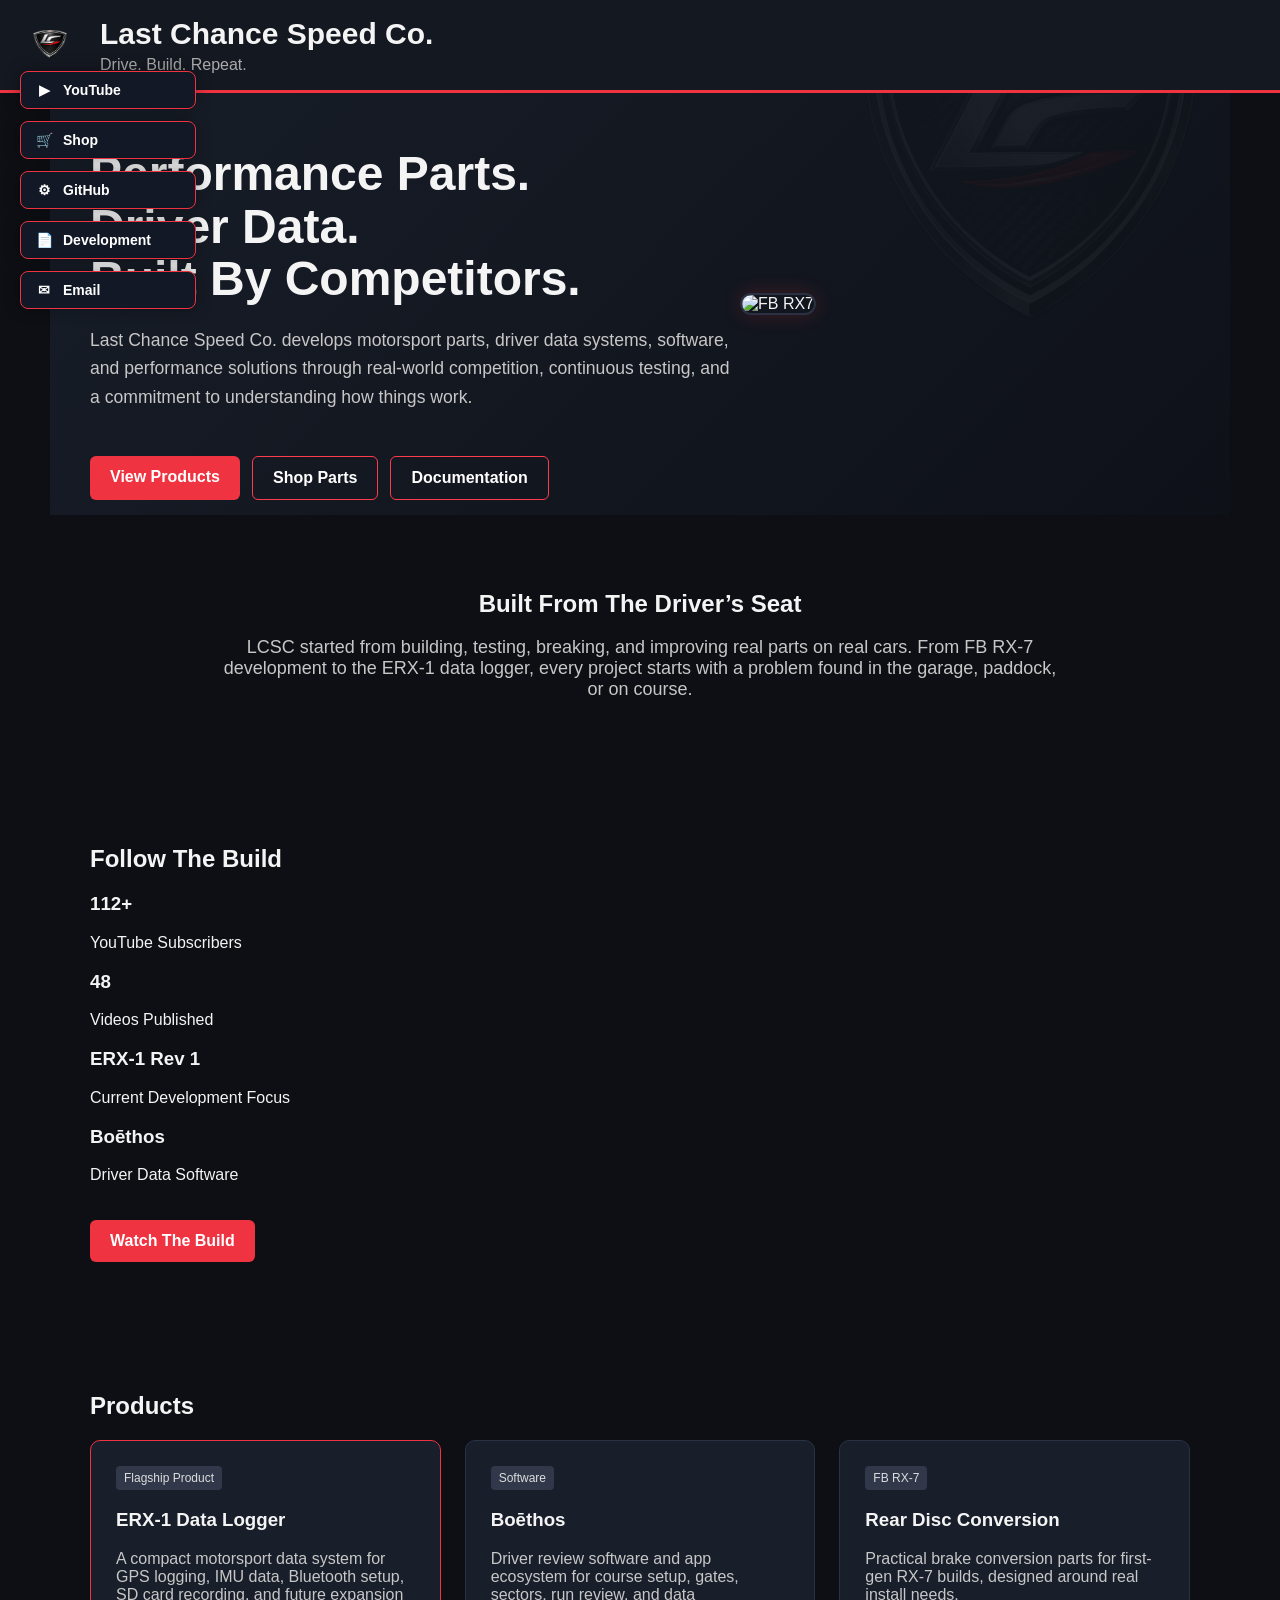
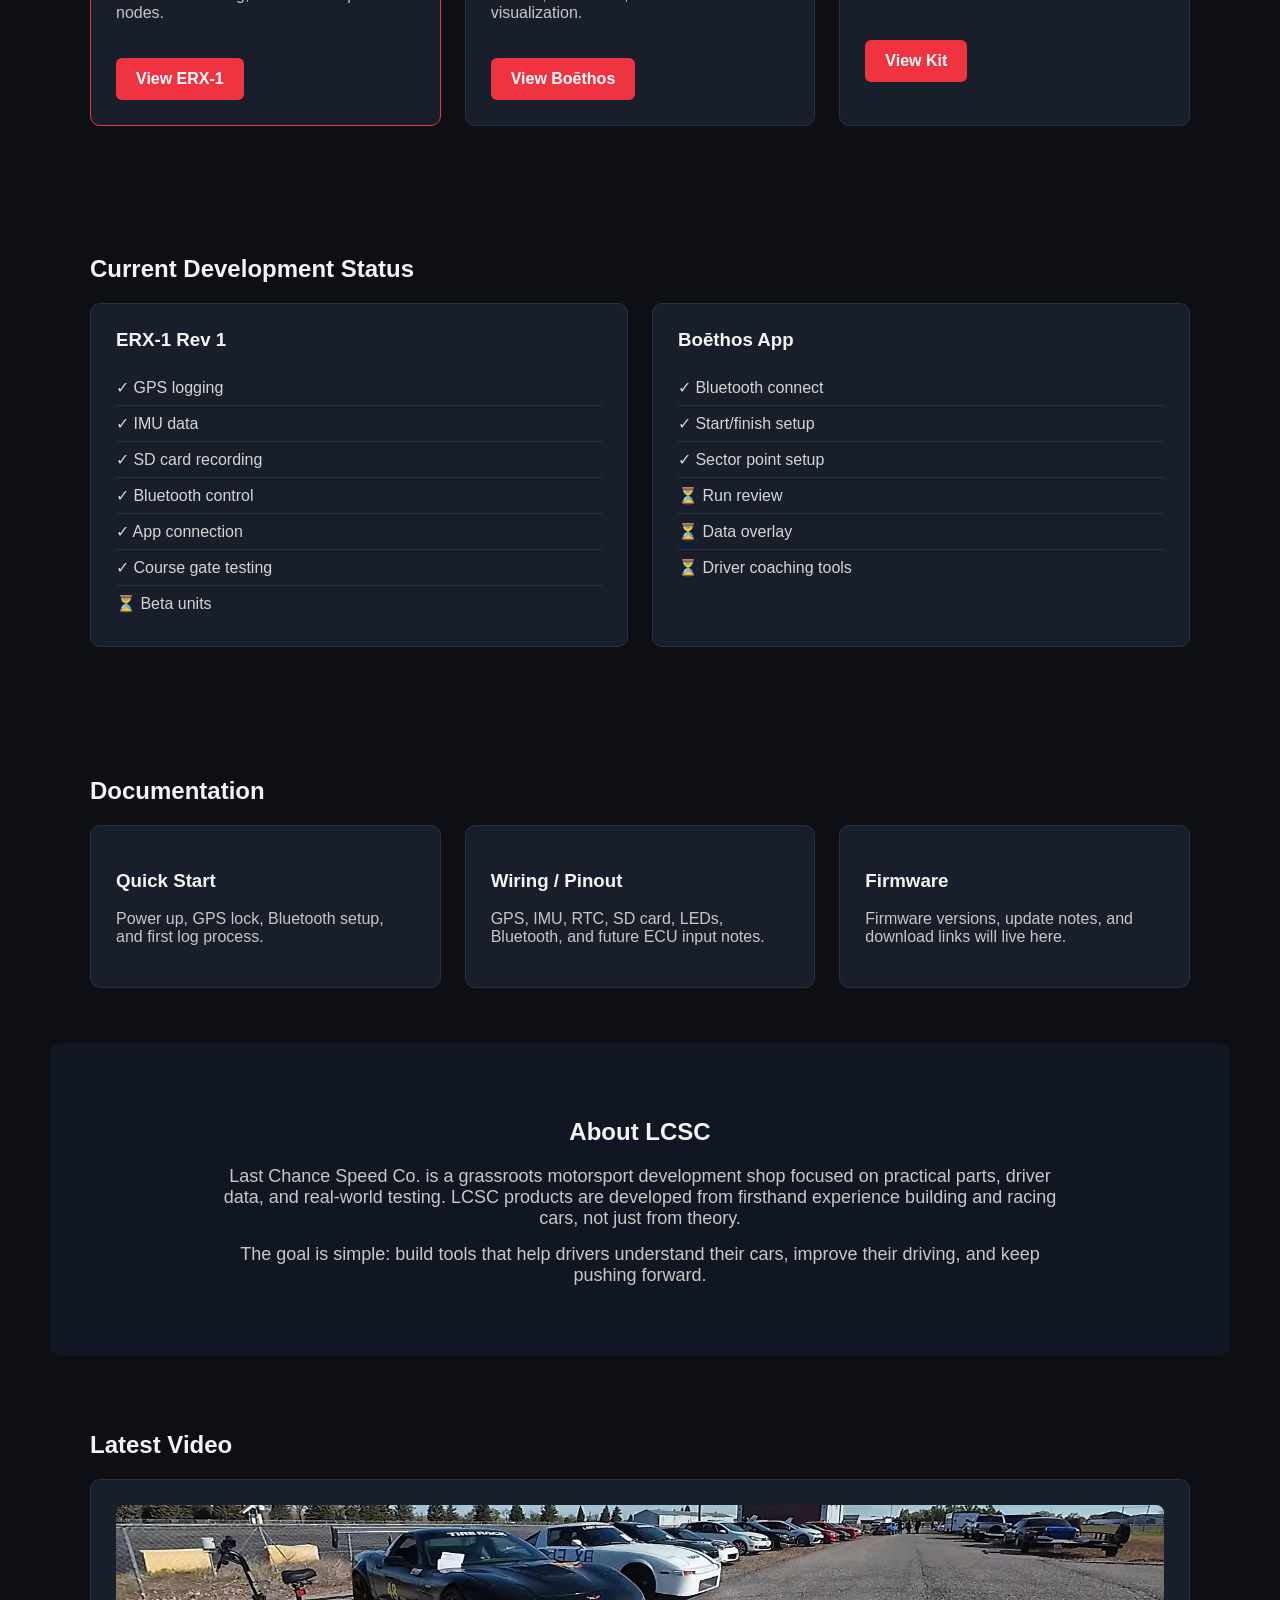
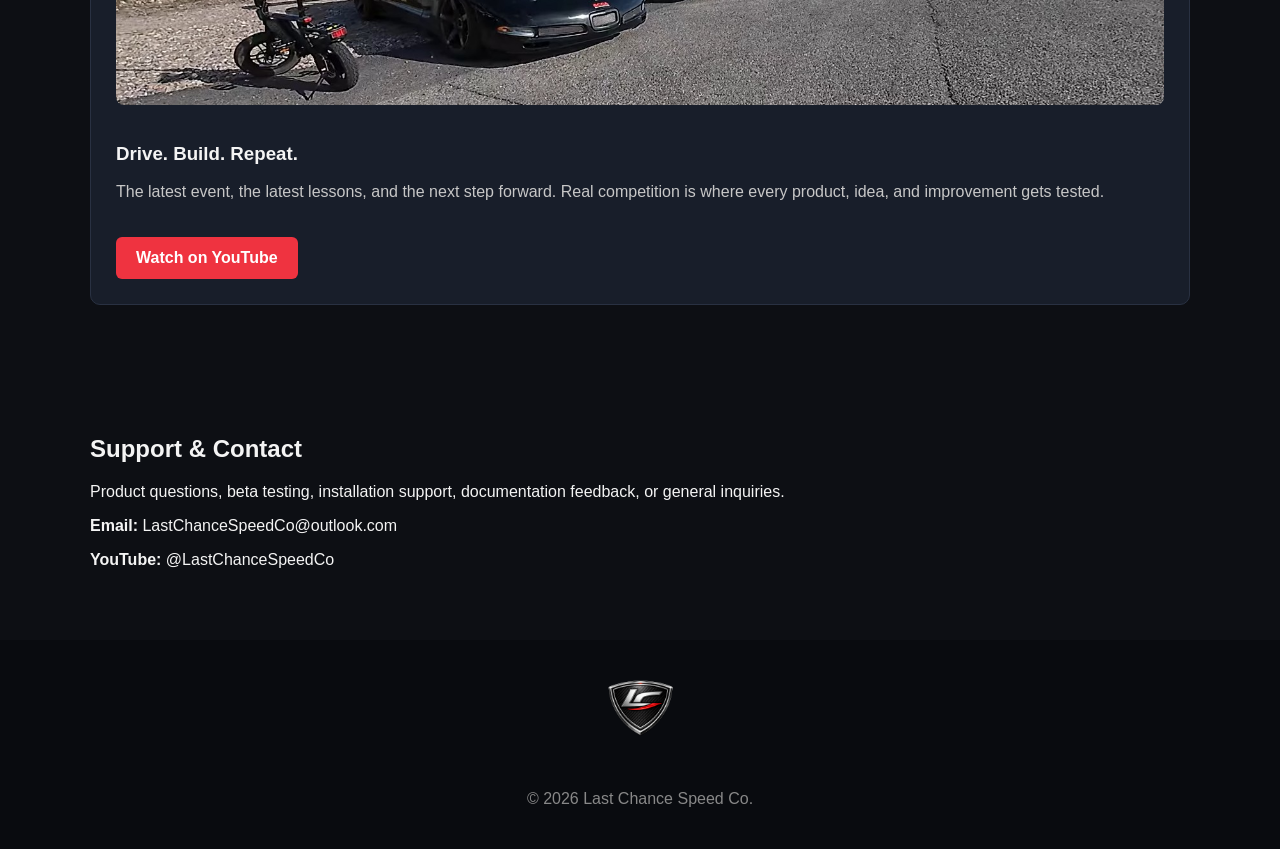
==== index.html @ a7b948a6 "ERX" ====
<!-- LCSC Website Rev 0.6 -->
<!DOCTYPE html>
<html lang="en">
<head>
  <meta charset="UTF-8" />
  <meta name="viewport" content="width=device-width, initial-scale=1.0" />
  <title>Last Chance Speed Co.</title>
  <link rel="stylesheet" href="style.css" />
</head>

<body>

<div class="social-sidebar">
  <a href="https://www.youtube.com/@LastChanceSpeedCo" target="_blank">
    <span>▶</span> YouTube
  </a>

  <a href="https://shop.lastchancespeedco.com" target="_blank">
    <span>🛒</span> Shop
  </a>

  <a href="https://github.com/LastChanceSpeedCo" target="_blank">
    <span>⚙</span> GitHub
  </a>

  <a href="development.html">
    <span>📄</span> Development
  </a>

  <a href="mailto:LastChanceSpeedCo@outlook.com">
    <span>✉</span> Email
  </a>
</div>

<header>
  <div class="logo">
    <img src="images/lcsc-logo.png" class="header-logo" alt="LCSC Logo">

    <div>
      <h1>Last Chance Speed Co.</h1>
      <p>Drive. Build. Repeat.</p>
    </div>
  </div>

  <nav>
  
  </nav>
</header>

<section class="hero">
  <div class="hero-text">

    <h2>
      Performance Parts.<br>
      Driver Data.<br>
      Built By Competitors.
    </h2>

    <p>
      Last Chance Speed Co. develops motorsport parts, driver data systems,
      software, and performance solutions through real-world competition,
      continuous testing, and a commitment to understanding how things work.
    </p>

    <div class="hero-buttons">

      <a class="button" href="#products">
        View Products
      </a>

      <a class="button secondary"
         href="https://shop.lastchancespeedco.com"
         target="_blank">
         Shop Parts
      </a>

     <a class="button secondary"
   href="docs.html">
   Documentation
</a>

    </div>

  </div>

  <div class="hero-image">
    <img src="images/rx7.png" alt="FB RX7">
  </div>
</section>

<section class="about-intro">
  <h2>Built From The Driver’s Seat</h2>
  <p>
    LCSC started from building, testing, breaking, and improving real parts on real cars.
    From FB RX-7 development to the ERX-1 data logger, every project starts with a problem
    found in the garage, paddock, or on course.
  </p>
</section>

<section class="follow-build">
  <h2>Follow The Build</h2>

  <div class="stats-grid">
    <div class="stat-card">
      <h3>112+</h3>
      <p>YouTube Subscribers</p>
    </div>

    <div class="stat-card">
      <h3>48</h3>
      <p>Videos Published</p>
    </div>

    <div class="stat-card">
      <h3>ERX-1 Rev 1</h3>
      <p>Current Development Focus</p>
    </div>

    <div class="stat-card">
      <h3>Boēthos</h3>
      <p>Driver Data Software</p>
    </div>
  </div>

  <a class="button"
     href="https://www.youtube.com/@LastChanceSpeedCo"
     target="_blank">
     Watch The Build
  </a>
</section>

<section id="products">
  <h2>Products</h2>

  <div class="cards">
    <div class="card featured">
      <span>Flagship Product</span>
      <h3>ERX-1 Data Logger</h3>
      <p>
        A compact motorsport data system for GPS logging, IMU data, Bluetooth setup,
        SD card recording, and future expansion nodes.
      </p>
      <a class="button" href="erx-1.html">View ERX-1</a>
    </div>

    <div class="card">
      <span>Software</span>
      <h3>Boēthos</h3>
      <p>
        Driver review software and app ecosystem for course setup, gates,
        sectors, run review, and data visualization.
      </p>
      <a class="button boethos-button" href="boethos.html">View Boēthos</a>
    </div>

    <div class="card">
      <span>FB RX-7</span>
      <h3>Rear Disc Conversion</h3>
      <p>
        Practical brake conversion parts for first-gen RX-7 builds,
        designed around real install needs.
      </p>
      <a class="button" href="fbdisc.html">View Kit</a>
    </div>
  </div>
</section>

<section id="status">
  <h2>Current Development Status</h2>

  <div class="status-grid">
    <div class="status-card">
      <h3>ERX-1 Rev 1</h3>
      <ul>
        <li>✓ GPS logging</li>
        <li>✓ IMU data</li>
        <li>✓ SD card recording</li>
        <li>✓ Bluetooth control</li>
        <li>✓ App connection</li>
        <li>✓ Course gate testing</li>
        <li>⏳ Beta units</li>
      </ul>
    </div>

    <div class="status-card">
      <h3>Boēthos App</h3>
      <ul>
        <li>✓ Bluetooth connect</li>
        <li>✓ Start/finish setup</li>
        <li>✓ Sector point setup</li>
        <li>⏳ Run review</li>
        <li>⏳ Data overlay</li>
        <li>⏳ Driver coaching tools</li>
      </ul>
    </div>
  </div>
</section>

<section id="docs">
  <h2>Documentation</h2>

  <div class="cards">
    <div class="card">
      <h3>Quick Start</h3>
      <p>Power up, GPS lock, Bluetooth setup, and first log process.</p>
    </div>

    <div class="card">
      <h3>Wiring / Pinout</h3>
      <p>GPS, IMU, RTC, SD card, LEDs, Bluetooth, and future ECU input notes.</p>
    </div>

    <div class="card">
      <h3>Firmware</h3>
      <p>Firmware versions, update notes, and download links will live here.</p>
    </div>
  </div>
</section>

<section id="about" class="about-founder">
  <h2>About LCSC</h2>
  <p>
    Last Chance Speed Co. is a grassroots motorsport development shop focused on practical
    parts, driver data, and real-world testing. LCSC products are developed from firsthand
    experience building and racing cars, not just from theory.
  </p>

  <p>
    The goal is simple: build tools that help drivers understand their cars, improve their
    driving, and keep pushing forward.
  </p>
</section>

<section id="video">
  <h2>Latest Video</h2>

  <div class="card">
    <img src="images/rx7videothumb.jpg"
         alt="Latest Video"
         style="width:100%; border-radius:8px; margin-bottom:15px;">

    <h3>Drive. Build. Repeat.</h3>

    <p>
      The latest event, the latest lessons, and the next step forward.
      Real competition is where every product, idea, and improvement gets tested.
    </p>

    <a class="button"
       href="https://www.youtube.com/watch?v=3wgoVZ2a92A"
       target="_blank">
       Watch on YouTube
    </a>
  </div>
</section>

<section id="support">
  <h2>Support & Contact</h2>

  <p>
    Product questions, beta testing, installation support,
    documentation feedback, or general inquiries.
  </p>

  <p>
    <strong>Email:</strong>
    LastChanceSpeedCo@outlook.com
  </p>

  <p>
    <strong>YouTube:</strong>
    @LastChanceSpeedCo
  </p>
</section>

<footer>
  <img src="images/lcsc-logo.png" class="footer-logo" alt="LCSC Logo">

  <p>© 2026 Last Chance Speed Co.</p>
</footer>

<script>
document.querySelectorAll(".boethos-button").forEach(button => {
  button.addEventListener("click", function(e) {
    e.preventDefault();

    document.body.classList.add("boethos-transition");

    setTimeout(() => {
      window.location.href = this.href;
    }, 300);
  });
});
</script>

</body>
</html>
---- style.css ----
body {
  margin: 0;
  font-family: Arial, sans-serif;
  background: #0d0f14;
  color: #f4f4f4;
}

header {
  display: flex;
  justify-content: space-between;
  align-items: center;
  background: #141821;
  padding: 10px 15px;
  border-bottom: 3px solid #ef3340;
}

.logo {
  display: flex;
  align-items: center;
  gap: 15px;
}

.header-logo 
    height: 70px;
    width: auto;

    filter:
        drop-shadow(0 0 20px rgba(255,50,50,.45));

    transition: transform .3s ease;
}

.header-logo:hover {
    transform: scale(1.05);
}


.header-logo:hover {
    transform: scale(1.05);
}
.logo h1 {
  margin: 0;
  font-size: 30px;
}

.logo p {
  margin: 5px 0 0;
  color: #aaa;
}

nav a {
  color: white;
  text-decoration: none;
  margin-left: 24px;
  font-weight: bold;
}

nav a:hover {
  color: #ef3340;
}

.hero {
  position: relative;
  overflow: hidden;
  display: flex;
  justify-content: space-between;
  align-items: center;
  padding: 15px 40px;
  background: linear-gradient(135deg, #171d28, #0e1118);
}

.hero::before {
  content: "";
  position: absolute;
  width: 700px;
  height: 700px;
  right: -150px;
  top: 50%;
  transform: translateY(-50%);
  background-image: url("images/lcsc-logo.png");
  background-size: contain;
  background-repeat: no-repeat;
  opacity: .04;
  pointer-events: none;
  z-index: 0;
}

.hero-text,
.hero-image {
  position: relative;
  z-index: 1;
}

.hero-text {
  max-width: 650px;
}

.hero h2 {
  font-size: 48px;
  margin-bottom: 20px;
}

.hero p {
  font-size: 20px;
  color: #c7c7c7;
}

.hero-image {
  width: 500px;
}

.hero-image img {
  width: 100%;
  border-radius: 12px;
  border: 2px solid #293142;
  box-shadow: 0 0 20px rgba(239,51,64,.2);
}

.hero-box {
  background: #181e2a;
  border: 1px solid #303849;
  border-radius: 14px;
  padding: 35px;
  width: 300px;
  box-shadow: 0 0 30px rgba(239, 51, 64, 0.15);
}

.button {
  display: inline-block;
  margin-top: 20px;
  background: #ef3340;
  color: white;
  padding: 12px 20px;
  border-radius: 6px;
  text-decoration: none;
  font-weight: bold;
}

.button:hover {
  background: #ff4a55;
}

section {
  max-width: 1100px;
  margin: auto;
  padding: 55px 40px;
}

.about,
.about-intro,
.about-founder {
  text-align: center;
}

.about p,
.about-intro p,
.about-founder p {
  max-width: 850px;
  margin: 15px auto;
  color: #c7c7c7;
  font-size: 18px;
}

.about-founder {
  background: #111722;
  border-radius: 12px;
}

.image-placeholder {
  height: 220px;
  border: 2px dashed #ef3340;
  border-radius: 14px;
  display: flex;
  align-items: center;
  justify-content: center;
  color: #aaa;
  background: #111722;
  text-align: center;
  padding: 20px;
}

.cards {
  display: grid;
  grid-template-columns: repeat(auto-fit, minmax(260px, 1fr));
  gap: 24px;
}

.card {
  background: #181e2a;
  padding: 25px;
  border-radius: 10px;
  border: 1px solid #293142;
}

.card.featured {
  border-color: #ef3340;
}

.card span {
  display: inline-block;
  font-size: 12px;
  color: #ddd;
  background: #303849;
  padding: 5px 8px;
  border-radius: 4px;
}

.card p,
.dev-log p {
  color: #c7c7c7;
}

.card img {
  width: 100%;
  height: 200px;
  object-fit: cover;
  border-radius: 8px;
  margin-bottom: 15px;
}

.dev-log {
  background: #181e2a;
  padding: 25px;
  margin-bottom: 20px;
  border-left: 4px solid #ef3340;
  border-radius: 8px;
}

.status-grid {
  display: grid;
  grid-template-columns: repeat(auto-fit, minmax(300px, 1fr));
  gap: 24px;
}

.status-card {
  background: #181e2a;
  padding: 25px;
  border-radius: 10px;
  border: 1px solid #293142;
}

.status-card h3 {
  margin-top: 0;
}

.status-card ul {
  list-style: none;
  padding: 0;
  margin: 0;
}

.status-card li {
  padding: 8px 0;
  color: #d5d5d5;
  border-bottom: 1px solid #293142;
}

.status-card li:last-child {
  border-bottom: none;
}

.video-container {
  border-radius: 12px;
  overflow: hidden;
  border: 1px solid #293142;
  box-shadow: 0 0 25px rgba(0,0,0,.35);
}

footer {
  text-align: center;
  background: #090b0f;
  color: #888;
  padding: 25px;
}

.footer-logo {
  height: 90px;
  width: auto;
  margin-bottom: 15px;
}

/* =========================
   BOETHOS SPLASH SCREEN
   ========================= */

#splash-screen {
  position: fixed;
  inset: 0;
  background:
    radial-gradient(circle at center, rgba(130,255,0,.12), transparent 35%),
    radial-gradient(circle at center, rgba(130,255,0,.08), transparent 60%),
    #020402;
  display: flex;
  align-items: center;
  justify-content: center;
  z-index: 9999;
  opacity: 1;
  transition:
    opacity 2.5s ease-in-out,
    visibility 2.5s ease-in-out;
}

.splash-content {
  text-align: center;
}

.splash-content img {
  width: 1200px;
  max-width: 88vw;
  border-radius: 30px;
  filter:
    drop-shadow(0 0 25px rgba(130,255,0,.40))
    drop-shadow(0 0 80px rgba(130,255,0,.25))
    drop-shadow(0 0 140px rgba(130,255,0,.15));
  animation: boethosReveal 2.5s ease-in-out;
}

.splash-content h1,
.splash-content p {
  display: none;
}

.hide-splash {
  opacity: 0;
  visibility: hidden;
}

@keyframes boethosReveal {
  0% {
    opacity: 0;
    transform: scale(.82);
    filter:
      blur(10px)
      drop-shadow(0 0 10px rgba(130,255,0,.15));
  }

  45% {
    opacity: .8;
    transform: scale(.96);
    filter:
      blur(2px)
      drop-shadow(0 0 35px rgba(130,255,0,.35));
  }

  75% {
    opacity: 1;
    transform: scale(1.04);
    filter:
      blur(0)
      drop-shadow(0 0 65px rgba(130,255,0,.60))
      drop-shadow(0 0 130px rgba(130,255,0,.30));
  }

  100% {
    opacity: 1;
    transform: scale(1);
    filter:
      blur(0)
      drop-shadow(0 0 35px rgba(130,255,0,.45))
      drop-shadow(0 0 90px rgba(130,255,0,.25));
  }
}

/* ===========================
   BOETHOS TRANSITION
   =========================== */

body::after {
  content: "";
  position: fixed;
  inset: 0;
  background:
    radial-gradient(
      circle,
      rgba(140,255,0,.35),
      rgba(140,255,0,.10),
      transparent 70%
    );
  opacity: 0;
  pointer-events: none;
  transition: opacity .8s ease;
  z-index: 9998;
}

body.boethos-transition::after {
  opacity: 1;
}

body.boethos-transition {
  animation: boethosFlash .9s ease;
}

@keyframes boethosFlash {
  0% {
    filter: brightness(1);
  }

  40% {
    filter:
      brightness(1.25)
      saturate(1.4);
  }

  100% {
    filter: brightness(1);
  }
}

/* ===========================
   BOETHOS PAGE STYLE
   =========================== */

.boethos-page .hero {
  background: linear-gradient(135deg, #111a11, #081108);
}

.boethos-page .button {
  background: #74ff4d;
  color: #000;
}

.boethos-page .button:hover {
  background: #95ff79;
}

/* Hero Improvements */

.hero h2 {
    font-size: 3rem;
    line-height: 1.1;
    margin-bottom: 20px;
}

.hero p {
    font-size: 1.1rem;
    line-height: 1.6;
}

.hero-buttons {
    display: flex;
    gap: 12px;
    flex-wrap: wrap;
    margin-top: 25px;
}

.button.secondary {
    background: transparent;
    border: 1px solid #ff3b4d;
    color: white;
}

/* Social Sidebar */

.social-sidebar {
  position: fixed;
  left: 20px;
  top: 50%;
  transform: translateY(-50%);

  display: flex;
  flex-direction: column;
  gap: 12px;

  z-index: 1000;
}

/* Social Sidebar */

.social-sidebar {
  position: fixed;
  left: 20px;
  top: 190px;

  display: flex;
  flex-direction: column;
  gap: 12px;

  z-index: 1000;
}

.social-sidebar a {
  width: 150px;

  display: flex;
  align-items: center;
  gap: 8px;

  color: white;
  text-decoration: none;
  font-weight: bold;
  font-size: 14px;

  background: #121826;
  border: 1px solid #ef3340;
  border-radius: 8px;

  padding: 10px 12px;

  box-shadow: 0 0 15px rgba(0,0,0,.35);

  transition: .2s ease;
}

.social-sidebar a:hover {
  background: #ef3340;
  transform: translateX(5px);
}

.social-sidebar span {
  width: 22px;
  text-align: center;
}

@media (max-width: 1200px) {
  .social-sidebar {
    display: none;
  }
}


.button.secondary:hover {
    background: #ff3b4d;
}

.hero-image img {
    width: 100%;
    max-width: 550px;
}

/* Force header logo size on all pages */

header .header-logo {
  width: 70px !important;
  height: 70px !important;
  max-width: 70px !important;
  max-height: 70px !important;
  object-fit: contain !important;
}

sup {
  font-size: 0.45em;
  vertical-align: super;
  margin-left: 2px;
}

.trademark-line {
  font-size: 0.75rem;
  opacity: 0.7;
  margin-top: 6px;
}
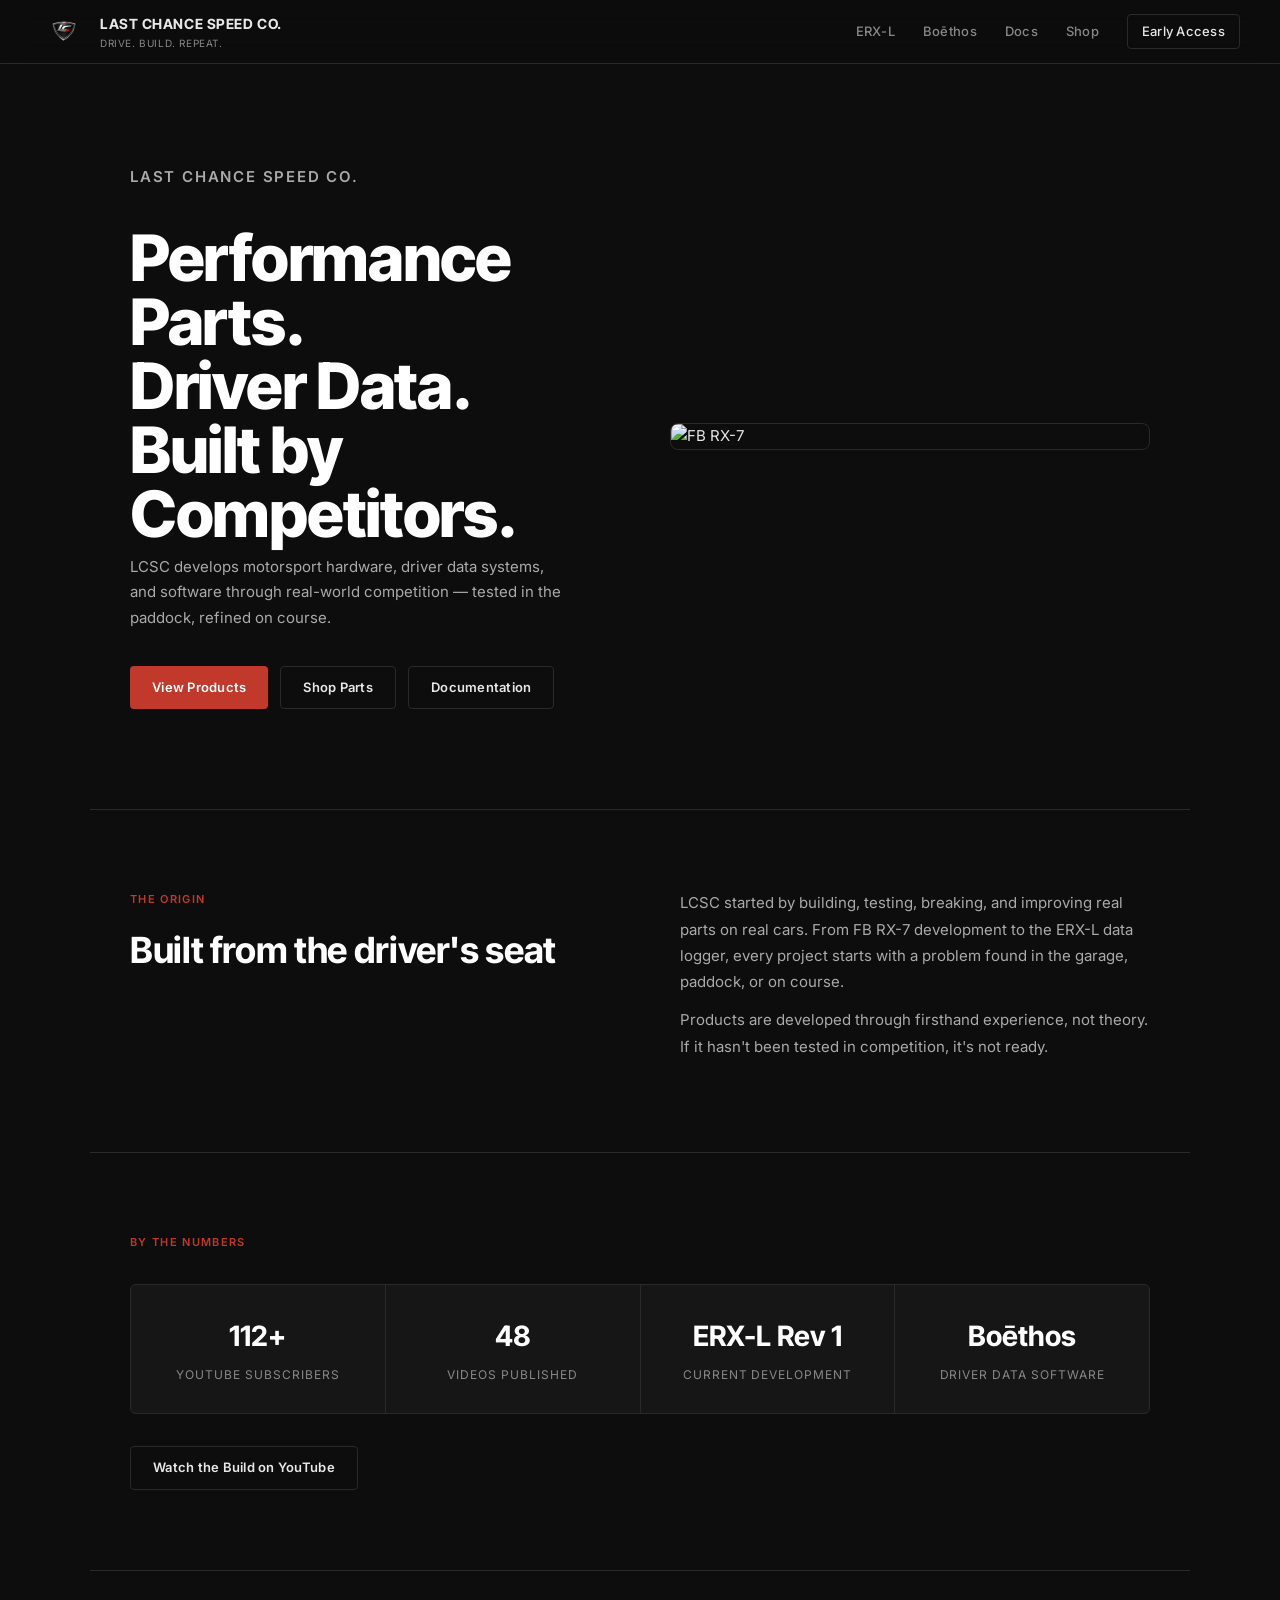
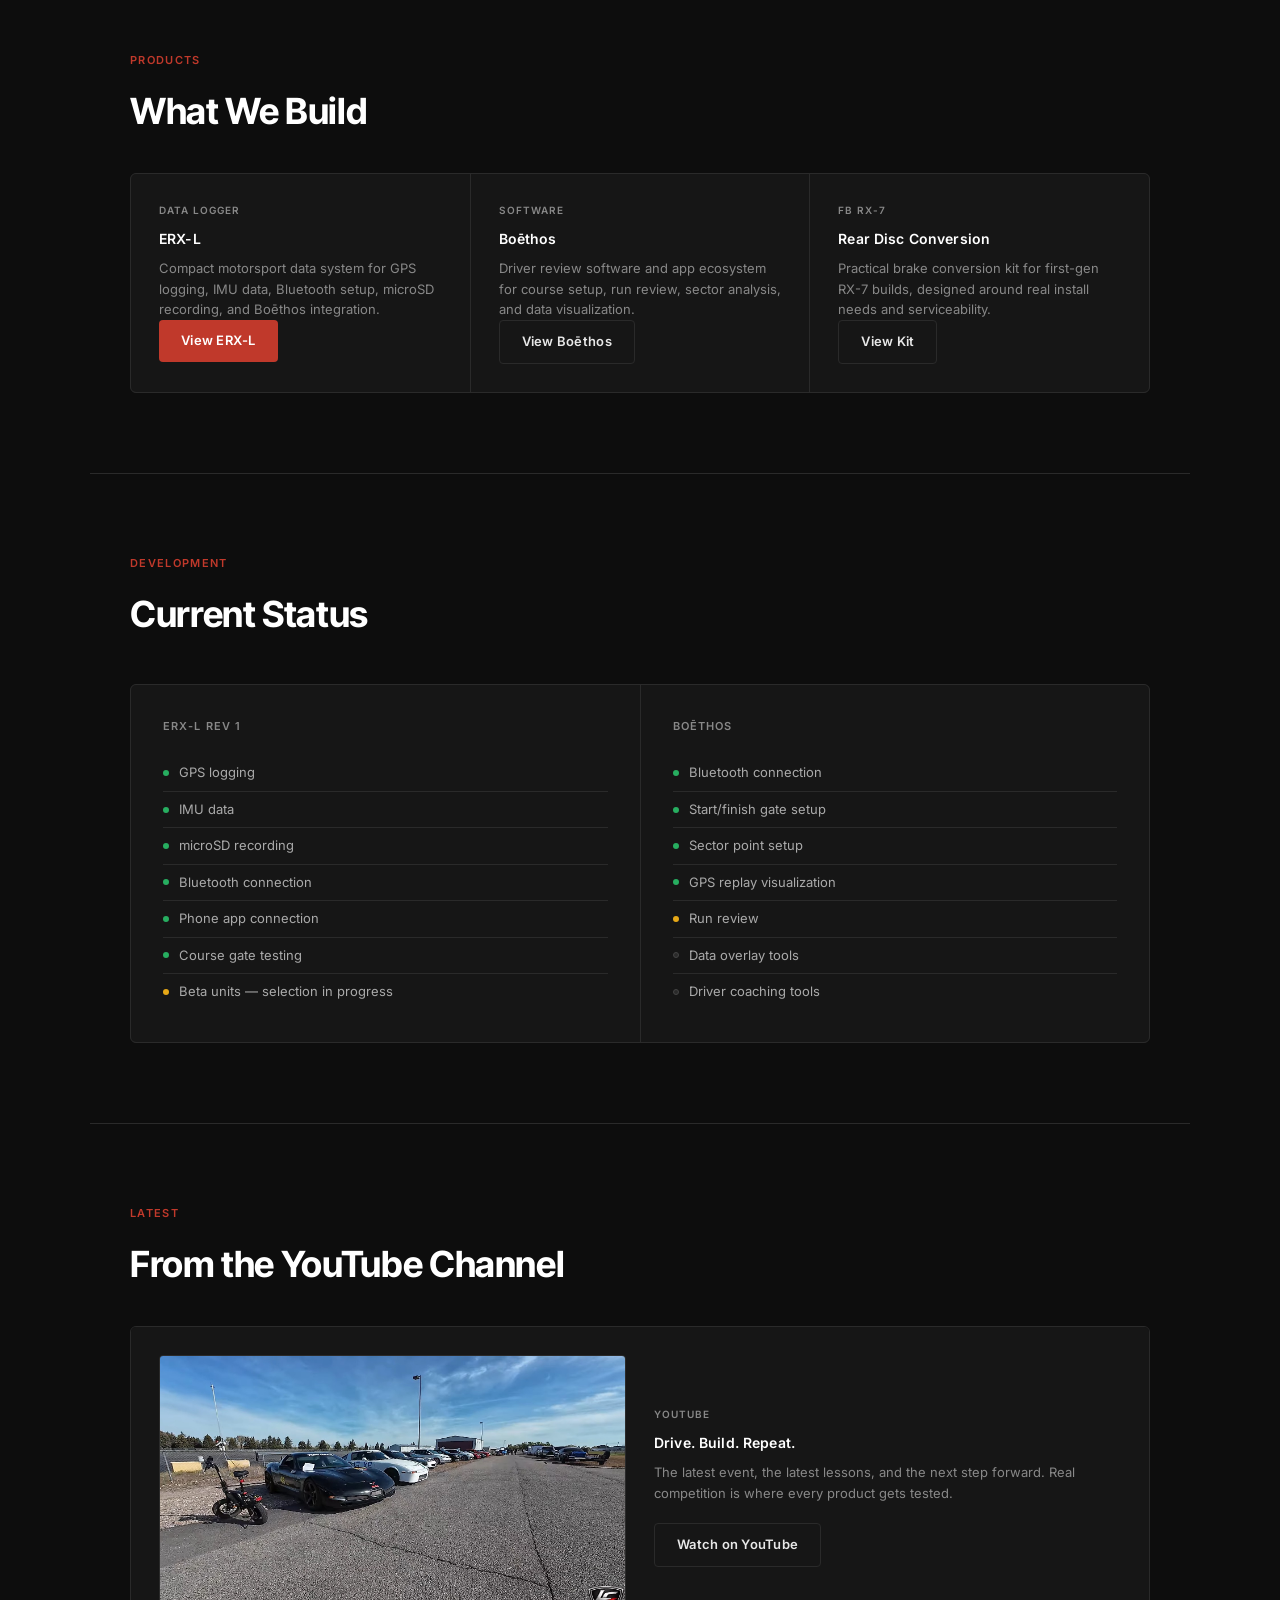
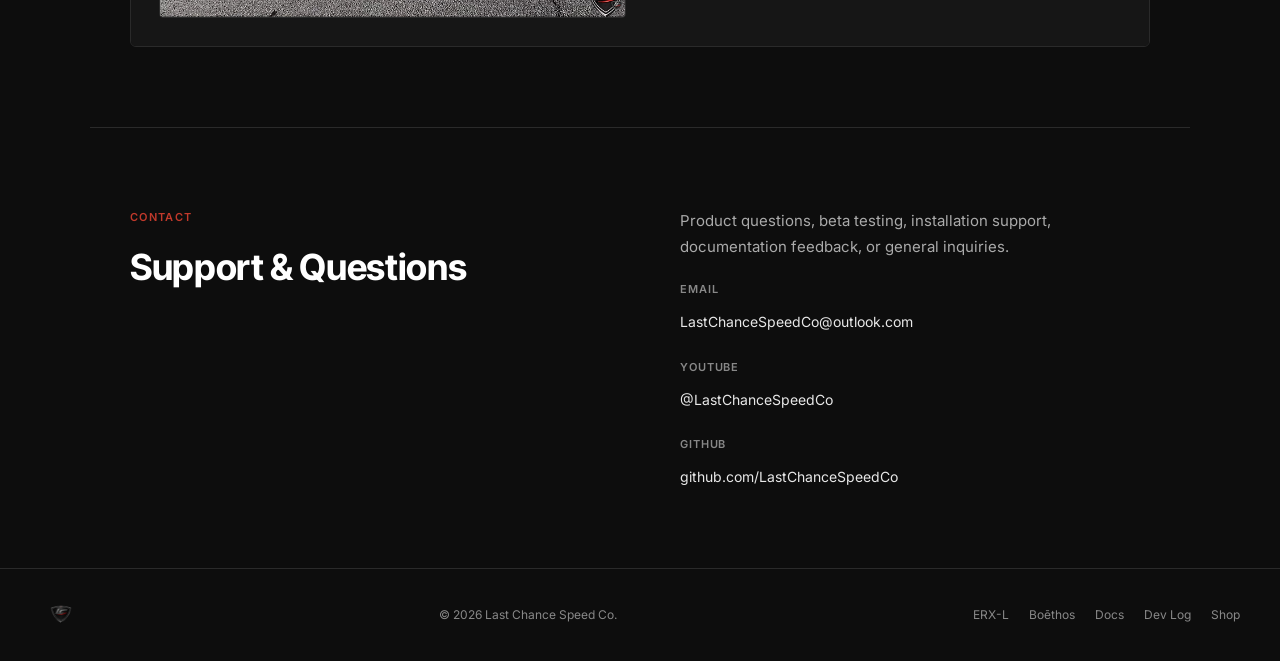
==== commit af110e47: "fix" ====
--- a/index.html
+++ b/index.html
@@ -1,297 +1,234 @@
-<!-- LCSC Website Rev 0.6 -->
-<!DOCTYPE html>
-<html lang="en">
-<head>
-  <meta charset="UTF-8" />
-  <meta name="viewport" content="width=device-width, initial-scale=1.0" />
-  <title>Last Chance Speed Co.</title>
-  <link rel="stylesheet" href="style.css" />
-</head>
-
-<body>
-
-<div class="social-sidebar">
-  <a href="https://www.youtube.com/@LastChanceSpeedCo" target="_blank">
-    <span>▶</span> YouTube
-  </a>
-
-  <a href="https://shop.lastchancespeedco.com" target="_blank">
-    <span>🛒</span> Shop
-  </a>
-
-  <a href="https://github.com/LastChanceSpeedCo" target="_blank">
-    <span>⚙</span> GitHub
-  </a>
-
-  <a href="development.html">
-    <span>📄</span> Development
-  </a>
-
-  <a href="mailto:LastChanceSpeedCo@outlook.com">
-    <span>✉</span> Email
-  </a>
-</div>
-
-<header>
-  <div class="logo">
-    <img src="images/lcsc-logo.png" class="header-logo" alt="LCSC Logo">
-
-    <div>
-      <h1>Last Chance Speed Co.</h1>
-      <p>Drive. Build. Repeat.</p>
-    </div>
-  </div>
-
-  <nav>
-  
-  </nav>
-</header>
-
-<section class="hero">
-  <div class="hero-text">
-
-    <h2>
-      Performance Parts.<br>
-      Driver Data.<br>
-      Built By Competitors.
-    </h2>
-
-    <p>
-      Last Chance Speed Co. develops motorsport parts, driver data systems,
-      software, and performance solutions through real-world competition,
-      continuous testing, and a commitment to understanding how things work.
-    </p>
-
-    <div class="hero-buttons">
-
-      <a class="button" href="#products">
-        View Products
-      </a>
-
-      <a class="button secondary"
-         href="https://shop.lastchancespeedco.com"
-         target="_blank">
-         Shop Parts
-      </a>
-
-     <a class="button secondary"
-   href="docs.html">
-   Documentation
-</a>
-
-    </div>
-
-  </div>
-
-  <div class="hero-image">
-    <img src="images/rx7.png" alt="FB RX7">
-  </div>
-</section>
-
-<section class="about-intro">
-  <h2>Built From The Driver’s Seat</h2>
-  <p>
-    LCSC started from building, testing, breaking, and improving real parts on real cars.
-    From FB RX-7 development to the ERX-1 data logger, every project starts with a problem
-    found in the garage, paddock, or on course.
-  </p>
-</section>
-
-<section class="follow-build">
-  <h2>Follow The Build</h2>
-
-  <div class="stats-grid">
-    <div class="stat-card">
-      <h3>112+</h3>
-      <p>YouTube Subscribers</p>
-    </div>
-
-    <div class="stat-card">
-      <h3>48</h3>
-      <p>Videos Published</p>
-    </div>
-
-    <div class="stat-card">
-      <h3>ERX-1 Rev 1</h3>
-      <p>Current Development Focus</p>
-    </div>
-
-    <div class="stat-card">
-      <h3>Boēthos</h3>
-      <p>Driver Data Software</p>
-    </div>
-  </div>
-
-  <a class="button"
-     href="https://www.youtube.com/@LastChanceSpeedCo"
-     target="_blank">
-     Watch The Build
-  </a>
-</section>
-
-<section id="products">
-  <h2>Products</h2>
-
-  <div class="cards">
-    <div class="card featured">
-      <span>Flagship Product</span>
-      <h3>ERX-1 Data Logger</h3>
-      <p>
-        A compact motorsport data system for GPS logging, IMU data, Bluetooth setup,
-        SD card recording, and future expansion nodes.
-      </p>
-      <a class="button" href="erx-1.html">View ERX-1</a>
-    </div>
-
-    <div class="card">
-      <span>Software</span>
-      <h3>Boēthos</h3>
-      <p>
-        Driver review software and app ecosystem for course setup, gates,
-        sectors, run review, and data visualization.
-      </p>
-      <a class="button boethos-button" href="boethos.html">View Boēthos</a>
-    </div>
-
-    <div class="card">
-      <span>FB RX-7</span>
-      <h3>Rear Disc Conversion</h3>
-      <p>
-        Practical brake conversion parts for first-gen RX-7 builds,
-        designed around real install needs.
-      </p>
-      <a class="button" href="fbdisc.html">View Kit</a>
-    </div>
-  </div>
-</section>
-
-<section id="status">
-  <h2>Current Development Status</h2>
-
-  <div class="status-grid">
-    <div class="status-card">
-      <h3>ERX-1 Rev 1</h3>
-      <ul>
-        <li>✓ GPS logging</li>
-        <li>✓ IMU data</li>
-        <li>✓ SD card recording</li>
-        <li>✓ Bluetooth control</li>
-        <li>✓ App connection</li>
-        <li>✓ Course gate testing</li>
-        <li>⏳ Beta units</li>
-      </ul>
-    </div>
-
-    <div class="status-card">
-      <h3>Boēthos App</h3>
-      <ul>
-        <li>✓ Bluetooth connect</li>
-        <li>✓ Start/finish setup</li>
-        <li>✓ Sector point setup</li>
-        <li>⏳ Run review</li>
-        <li>⏳ Data overlay</li>
-        <li>⏳ Driver coaching tools</li>
-      </ul>
-    </div>
-  </div>
-</section>
-
-<section id="docs">
-  <h2>Documentation</h2>
-
-  <div class="cards">
-    <div class="card">
-      <h3>Quick Start</h3>
-      <p>Power up, GPS lock, Bluetooth setup, and first log process.</p>
-    </div>
-
-    <div class="card">
-      <h3>Wiring / Pinout</h3>
-      <p>GPS, IMU, RTC, SD card, LEDs, Bluetooth, and future ECU input notes.</p>
-    </div>
-
-    <div class="card">
-      <h3>Firmware</h3>
-      <p>Firmware versions, update notes, and download links will live here.</p>
-    </div>
-  </div>
-</section>
-
-<section id="about" class="about-founder">
-  <h2>About LCSC</h2>
-  <p>
-    Last Chance Speed Co. is a grassroots motorsport development shop focused on practical
-    parts, driver data, and real-world testing. LCSC products are developed from firsthand
-    experience building and racing cars, not just from theory.
-  </p>
-
-  <p>
-    The goal is simple: build tools that help drivers understand their cars, improve their
-    driving, and keep pushing forward.
-  </p>
-</section>
-
-<section id="video">
-  <h2>Latest Video</h2>
-
-  <div class="card">
-    <img src="images/rx7videothumb.jpg"
-         alt="Latest Video"
-         style="width:100%; border-radius:8px; margin-bottom:15px;">
-
-    <h3>Drive. Build. Repeat.</h3>
-
-    <p>
-      The latest event, the latest lessons, and the next step forward.
-      Real competition is where every product, idea, and improvement gets tested.
-    </p>
-
-    <a class="button"
-       href="https://www.youtube.com/watch?v=3wgoVZ2a92A"
-       target="_blank">
-       Watch on YouTube
-    </a>
-  </div>
-</section>
-
-<section id="support">
-  <h2>Support & Contact</h2>
-
-  <p>
-    Product questions, beta testing, installation support,
-    documentation feedback, or general inquiries.
-  </p>
-
-  <p>
-    <strong>Email:</strong>
-    LastChanceSpeedCo@outlook.com
-  </p>
-
-  <p>
-    <strong>YouTube:</strong>
-    @LastChanceSpeedCo
-  </p>
-</section>
-
-<footer>
-  <img src="images/lcsc-logo.png" class="footer-logo" alt="LCSC Logo">
-
-  <p>© 2026 Last Chance Speed Co.</p>
-</footer>
-
-<script>
-document.querySelectorAll(".boethos-button").forEach(button => {
-  button.addEventListener("click", function(e) {
-    e.preventDefault();
-
-    document.body.classList.add("boethos-transition");
-
-    setTimeout(() => {
-      window.location.href = this.href;
-    }, 300);
-  });
-});
-</script>
-
-</body>
-</html>+<!DOCTYPE html>
+<html lang="en">
+<head>
+  <meta charset="UTF-8" />
+  <meta name="viewport" content="width=device-width, initial-scale=1.0" />
+  <title>Last Chance Speed Co.</title>
+  <link rel="stylesheet" href="style.css" />
+</head>
+<body>
+
+<header>
+  <a href="index.html" class="logo">
+    <img src="images/lcsc-logo.png" class="header-logo" alt="LCSC Logo">
+    <div>
+      <h1>Last Chance Speed Co.</h1>
+      <p>Drive. Build. Repeat.</p>
+    </div>
+  </a>
+  <nav>
+    <a href="erx-l.html">ERX-L</a>
+    <a href="boethos.html">Boēthos</a>
+    <a href="docs.html">Docs</a>
+    <a href="https://shop.lastchancespeedco.com" target="_blank">Shop</a>
+    <a href="erx-l.html#early-access" class="nav-cta">Early Access</a>
+  </nav>
+</header>
+
+<!-- HERO -->
+<section class="hero">
+  <div class="hero-text">
+    <p class="hero-eyebrow">Last Chance Speed Co.</p>
+    <h2>Performance Parts.<br>Driver Data.<br>Built by Competitors.</h2>
+    <p>
+      LCSC develops motorsport hardware, driver data systems, and software through
+      real-world competition — tested in the paddock, refined on course.
+    </p>
+    <div class="btn-row">
+      <a class="btn btn-primary" href="#products">View Products</a>
+      <a class="btn btn-secondary" href="https://shop.lastchancespeedco.com" target="_blank">Shop Parts</a>
+      <a class="btn btn-secondary" href="docs.html">Documentation</a>
+    </div>
+  </div>
+  <div class="hero-image">
+    <img src="images/rx7.png" alt="FB RX-7">
+  </div>
+</section>
+
+<div class="divider"></div>
+
+<!-- BUILT FROM SEAT -->
+<section>
+  <div class="about-split">
+    <div class="left">
+      <p class="section-label">The Origin</p>
+      <h2>Built from the driver's seat</h2>
+    </div>
+    <div class="right">
+      <p>
+        LCSC started by building, testing, breaking, and improving real parts on real cars.
+        From FB RX-7 development to the ERX-L data logger, every project starts with a
+        problem found in the garage, paddock, or on course.
+      </p>
+      <p>
+        Products are developed through firsthand experience, not theory. If it hasn't been
+        tested in competition, it's not ready.
+      </p>
+    </div>
+  </div>
+</section>
+
+<div class="divider"></div>
+
+<!-- STATS -->
+<section>
+  <p class="section-label">By The Numbers</p>
+  <div class="stats-grid">
+    <div class="stat-card">
+      <h3>112+</h3>
+      <p>YouTube Subscribers</p>
+    </div>
+    <div class="stat-card">
+      <h3>48</h3>
+      <p>Videos Published</p>
+    </div>
+    <div class="stat-card">
+      <h3>ERX-L Rev 1</h3>
+      <p>Current Development</p>
+    </div>
+    <div class="stat-card">
+      <h3>Boēthos</h3>
+      <p>Driver Data Software</p>
+    </div>
+  </div>
+  <a class="btn btn-secondary" href="https://www.youtube.com/@LastChanceSpeedCo" target="_blank">Watch the Build on YouTube</a>
+</section>
+
+<div class="divider"></div>
+
+<!-- PRODUCTS -->
+<section id="products">
+  <p class="section-label">Products</p>
+  <h2>What We Build</h2>
+  <div class="cards">
+    <div class="card">
+      <span>Data Logger</span>
+      <h3>ERX-L</h3>
+      <p>
+        Compact motorsport data system for GPS logging, IMU data, Bluetooth setup,
+        microSD recording, and Boēthos integration.
+      </p>
+      <a class="btn btn-primary" href="erx-l.html">View ERX-L</a>
+    </div>
+    <div class="card">
+      <span>Software</span>
+      <h3>Boēthos</h3>
+      <p>
+        Driver review software and app ecosystem for course setup, run review,
+        sector analysis, and data visualization.
+      </p>
+      <a class="btn btn-secondary boethos-button" href="boethos.html">View Boēthos</a>
+    </div>
+    <div class="card">
+      <span>FB RX-7</span>
+      <h3>Rear Disc Conversion</h3>
+      <p>
+        Practical brake conversion kit for first-gen RX-7 builds, designed around
+        real install needs and serviceability.
+      </p>
+      <a class="btn btn-secondary" href="fbdisc.html">View Kit</a>
+    </div>
+  </div>
+</section>
+
+<div class="divider"></div>
+
+<!-- STATUS -->
+<section id="status">
+  <p class="section-label">Development</p>
+  <h2>Current Status</h2>
+  <div class="status-grid">
+    <div class="status-card">
+      <h3>ERX-L Rev 1</h3>
+      <ul>
+        <li><span class="dot dot-done"></span>GPS logging</li>
+        <li><span class="dot dot-done"></span>IMU data</li>
+        <li><span class="dot dot-done"></span>microSD recording</li>
+        <li><span class="dot dot-done"></span>Bluetooth connection</li>
+        <li><span class="dot dot-done"></span>Phone app connection</li>
+        <li><span class="dot dot-done"></span>Course gate testing</li>
+        <li><span class="dot dot-active"></span>Beta units — selection in progress</li>
+      </ul>
+    </div>
+    <div class="status-card">
+      <h3>Boēthos</h3>
+      <ul>
+        <li><span class="dot dot-done"></span>Bluetooth connection</li>
+        <li><span class="dot dot-done"></span>Start/finish gate setup</li>
+        <li><span class="dot dot-done"></span>Sector point setup</li>
+        <li><span class="dot dot-done"></span>GPS replay visualization</li>
+        <li><span class="dot dot-active"></span>Run review</li>
+        <li><span class="dot dot-future"></span>Data overlay tools</li>
+        <li><span class="dot dot-future"></span>Driver coaching tools</li>
+      </ul>
+    </div>
+  </div>
+</section>
+
+<div class="divider"></div>
+
+<!-- VIDEO -->
+<section id="video">
+  <p class="section-label">Latest</p>
+  <h2>From the YouTube Channel</h2>
+  <div class="cards" style="grid-template-columns: 1fr; margin-top: 32px;">
+    <div class="card" style="display:grid; grid-template-columns: 1fr 1fr; gap: 28px; align-items:center;">
+      <img src="images/rx7videothumb.jpg" alt="Latest Video" style="width:100%; border-radius:4px; border:1px solid var(--border); aspect-ratio:16/9; object-fit:cover; margin:0;">
+      <div>
+        <span>YouTube</span>
+        <h3>Drive. Build. Repeat.</h3>
+        <p style="margin: 8px 0 20px;">The latest event, the latest lessons, and the next step forward. Real competition is where every product gets tested.</p>
+        <a class="btn btn-secondary" href="https://www.youtube.com/watch?v=3wgoVZ2a92A" target="_blank">Watch on YouTube</a>
+      </div>
+    </div>
+  </div>
+</section>
+
+<div class="divider"></div>
+
+<!-- SUPPORT -->
+<section id="support">
+  <div class="about-split">
+    <div class="left">
+      <p class="section-label">Contact</p>
+      <h2>Support &amp; Questions</h2>
+    </div>
+    <div class="right">
+      <p>Product questions, beta testing, installation support, documentation feedback, or general inquiries.</p>
+      <div class="contact-block" style="margin-top: 20px;">
+        <span class="contact-label">Email</span>
+        <a href="mailto:LastChanceSpeedCo@outlook.com">LastChanceSpeedCo@outlook.com</a>
+        <span class="contact-label" style="margin-top: 16px;">YouTube</span>
+        <a href="https://www.youtube.com/@LastChanceSpeedCo" target="_blank">@LastChanceSpeedCo</a>
+        <span class="contact-label" style="margin-top: 16px;">GitHub</span>
+        <a href="https://github.com/LastChanceSpeedCo" target="_blank">github.com/LastChanceSpeedCo</a>
+      </div>
+    </div>
+  </div>
+</section>
+
+<footer>
+  <img src="images/lcsc-logo.png" class="footer-logo" alt="LCSC Logo">
+  <p>© 2026 Last Chance Speed Co.</p>
+  <div class="footer-links">
+    <a href="erx-l.html">ERX-L</a>
+    <a href="boethos.html">Boēthos</a>
+    <a href="docs.html">Docs</a>
+    <a href="development.html">Dev Log</a>
+    <a href="https://shop.lastchancespeedco.com" target="_blank">Shop</a>
+  </div>
+</footer>
+
+<script>
+document.querySelectorAll(".boethos-button").forEach(button => {
+  button.addEventListener("click", function(e) {
+    e.preventDefault();
+    document.body.style.opacity = '0';
+    document.body.style.transition = 'opacity 0.3s';
+    setTimeout(() => { window.location.href = this.href; }, 300);
+  });
+});
+</script>
+
+</body>
+</html>
--- a/style.css
+++ b/style.css
@@ -1,550 +1,1025 @@
-body {
-  margin: 0;
-  font-family: Arial, sans-serif;
-  background: #0d0f14;
-  color: #f4f4f4;
-}
-
-header {
-  display: flex;
-  justify-content: space-between;
-  align-items: center;
-  background: #141821;
-  padding: 10px 15px;
-  border-bottom: 3px solid #ef3340;
-}
-
-.logo {
-  display: flex;
-  align-items: center;
-  gap: 15px;
-}
-
-.header-logo 
-    height: 70px;
-    width: auto;
-
-    filter:
-        drop-shadow(0 0 20px rgba(255,50,50,.45));
-
-    transition: transform .3s ease;
-}
-
-.header-logo:hover {
-    transform: scale(1.05);
-}
-
-
-.header-logo:hover {
-    transform: scale(1.05);
-}
-.logo h1 {
-  margin: 0;
-  font-size: 30px;
-}
-
-.logo p {
-  margin: 5px 0 0;
-  color: #aaa;
-}
-
-nav a {
-  color: white;
-  text-decoration: none;
-  margin-left: 24px;
-  font-weight: bold;
-}
-
-nav a:hover {
-  color: #ef3340;
-}
-
-.hero {
-  position: relative;
-  overflow: hidden;
-  display: flex;
-  justify-content: space-between;
-  align-items: center;
-  padding: 15px 40px;
-  background: linear-gradient(135deg, #171d28, #0e1118);
-}
-
-.hero::before {
-  content: "";
-  position: absolute;
-  width: 700px;
-  height: 700px;
-  right: -150px;
-  top: 50%;
-  transform: translateY(-50%);
-  background-image: url("images/lcsc-logo.png");
-  background-size: contain;
-  background-repeat: no-repeat;
-  opacity: .04;
-  pointer-events: none;
-  z-index: 0;
-}
-
-.hero-text,
-.hero-image {
-  position: relative;
-  z-index: 1;
-}
-
-.hero-text {
-  max-width: 650px;
-}
-
-.hero h2 {
-  font-size: 48px;
-  margin-bottom: 20px;
-}
-
-.hero p {
-  font-size: 20px;
-  color: #c7c7c7;
-}
-
-.hero-image {
-  width: 500px;
-}
-
-.hero-image img {
-  width: 100%;
-  border-radius: 12px;
-  border: 2px solid #293142;
-  box-shadow: 0 0 20px rgba(239,51,64,.2);
-}
-
-.hero-box {
-  background: #181e2a;
-  border: 1px solid #303849;
-  border-radius: 14px;
-  padding: 35px;
-  width: 300px;
-  box-shadow: 0 0 30px rgba(239, 51, 64, 0.15);
-}
-
-.button {
-  display: inline-block;
-  margin-top: 20px;
-  background: #ef3340;
-  color: white;
-  padding: 12px 20px;
-  border-radius: 6px;
-  text-decoration: none;
-  font-weight: bold;
-}
-
-.button:hover {
-  background: #ff4a55;
-}
-
-section {
-  max-width: 1100px;
-  margin: auto;
-  padding: 55px 40px;
-}
-
-.about,
-.about-intro,
-.about-founder {
-  text-align: center;
-}
-
-.about p,
-.about-intro p,
-.about-founder p {
-  max-width: 850px;
-  margin: 15px auto;
-  color: #c7c7c7;
-  font-size: 18px;
-}
-
-.about-founder {
-  background: #111722;
-  border-radius: 12px;
-}
-
-.image-placeholder {
-  height: 220px;
-  border: 2px dashed #ef3340;
-  border-radius: 14px;
-  display: flex;
-  align-items: center;
-  justify-content: center;
-  color: #aaa;
-  background: #111722;
-  text-align: center;
-  padding: 20px;
-}
-
-.cards {
-  display: grid;
-  grid-template-columns: repeat(auto-fit, minmax(260px, 1fr));
-  gap: 24px;
-}
-
-.card {
-  background: #181e2a;
-  padding: 25px;
-  border-radius: 10px;
-  border: 1px solid #293142;
-}
-
-.card.featured {
-  border-color: #ef3340;
-}
-
-.card span {
-  display: inline-block;
-  font-size: 12px;
-  color: #ddd;
-  background: #303849;
-  padding: 5px 8px;
-  border-radius: 4px;
-}
-
-.card p,
-.dev-log p {
-  color: #c7c7c7;
-}
-
-.card img {
-  width: 100%;
-  height: 200px;
-  object-fit: cover;
-  border-radius: 8px;
-  margin-bottom: 15px;
-}
-
-.dev-log {
-  background: #181e2a;
-  padding: 25px;
-  margin-bottom: 20px;
-  border-left: 4px solid #ef3340;
-  border-radius: 8px;
-}
-
-.status-grid {
-  display: grid;
-  grid-template-columns: repeat(auto-fit, minmax(300px, 1fr));
-  gap: 24px;
-}
-
-.status-card {
-  background: #181e2a;
-  padding: 25px;
-  border-radius: 10px;
-  border: 1px solid #293142;
-}
-
-.status-card h3 {
-  margin-top: 0;
-}
-
-.status-card ul {
-  list-style: none;
-  padding: 0;
-  margin: 0;
-}
-
-.status-card li {
-  padding: 8px 0;
-  color: #d5d5d5;
-  border-bottom: 1px solid #293142;
-}
-
-.status-card li:last-child {
-  border-bottom: none;
-}
-
-.video-container {
-  border-radius: 12px;
-  overflow: hidden;
-  border: 1px solid #293142;
-  box-shadow: 0 0 25px rgba(0,0,0,.35);
-}
-
-footer {
-  text-align: center;
-  background: #090b0f;
-  color: #888;
-  padding: 25px;
-}
-
-.footer-logo {
-  height: 90px;
-  width: auto;
-  margin-bottom: 15px;
-}
-
-/* =========================
-   BOETHOS SPLASH SCREEN
-   ========================= */
-
-#splash-screen {
-  position: fixed;
-  inset: 0;
-  background:
-    radial-gradient(circle at center, rgba(130,255,0,.12), transparent 35%),
-    radial-gradient(circle at center, rgba(130,255,0,.08), transparent 60%),
-    #020402;
-  display: flex;
-  align-items: center;
-  justify-content: center;
-  z-index: 9999;
-  opacity: 1;
-  transition:
-    opacity 2.5s ease-in-out,
-    visibility 2.5s ease-in-out;
-}
-
-.splash-content {
-  text-align: center;
-}
-
-.splash-content img {
-  width: 1200px;
-  max-width: 88vw;
-  border-radius: 30px;
-  filter:
-    drop-shadow(0 0 25px rgba(130,255,0,.40))
-    drop-shadow(0 0 80px rgba(130,255,0,.25))
-    drop-shadow(0 0 140px rgba(130,255,0,.15));
-  animation: boethosReveal 2.5s ease-in-out;
-}
-
-.splash-content h1,
-.splash-content p {
-  display: none;
-}
-
-.hide-splash {
-  opacity: 0;
-  visibility: hidden;
-}
-
-@keyframes boethosReveal {
-  0% {
-    opacity: 0;
-    transform: scale(.82);
-    filter:
-      blur(10px)
-      drop-shadow(0 0 10px rgba(130,255,0,.15));
-  }
-
-  45% {
-    opacity: .8;
-    transform: scale(.96);
-    filter:
-      blur(2px)
-      drop-shadow(0 0 35px rgba(130,255,0,.35));
-  }
-
-  75% {
-    opacity: 1;
-    transform: scale(1.04);
-    filter:
-      blur(0)
-      drop-shadow(0 0 65px rgba(130,255,0,.60))
-      drop-shadow(0 0 130px rgba(130,255,0,.30));
-  }
-
-  100% {
-    opacity: 1;
-    transform: scale(1);
-    filter:
-      blur(0)
-      drop-shadow(0 0 35px rgba(130,255,0,.45))
-      drop-shadow(0 0 90px rgba(130,255,0,.25));
-  }
-}
-
-/* ===========================
-   BOETHOS TRANSITION
-   =========================== */
-
-body::after {
-  content: "";
-  position: fixed;
-  inset: 0;
-  background:
-    radial-gradient(
-      circle,
-      rgba(140,255,0,.35),
-      rgba(140,255,0,.10),
-      transparent 70%
-    );
-  opacity: 0;
-  pointer-events: none;
-  transition: opacity .8s ease;
-  z-index: 9998;
-}
-
-body.boethos-transition::after {
-  opacity: 1;
-}
-
-body.boethos-transition {
-  animation: boethosFlash .9s ease;
-}
-
-@keyframes boethosFlash {
-  0% {
-    filter: brightness(1);
-  }
-
-  40% {
-    filter:
-      brightness(1.25)
-      saturate(1.4);
-  }
-
-  100% {
-    filter: brightness(1);
-  }
-}
-
-/* ===========================
-   BOETHOS PAGE STYLE
-   =========================== */
-
-.boethos-page .hero {
-  background: linear-gradient(135deg, #111a11, #081108);
-}
-
-.boethos-page .button {
-  background: #74ff4d;
-  color: #000;
-}
-
-.boethos-page .button:hover {
-  background: #95ff79;
-}
-
-/* Hero Improvements */
-
-.hero h2 {
-    font-size: 3rem;
-    line-height: 1.1;
-    margin-bottom: 20px;
-}
-
-.hero p {
-    font-size: 1.1rem;
-    line-height: 1.6;
-}
-
-.hero-buttons {
-    display: flex;
-    gap: 12px;
-    flex-wrap: wrap;
-    margin-top: 25px;
-}
-
-.button.secondary {
-    background: transparent;
-    border: 1px solid #ff3b4d;
-    color: white;
-}
-
-/* Social Sidebar */
-
-.social-sidebar {
-  position: fixed;
-  left: 20px;
-  top: 50%;
-  transform: translateY(-50%);
-
-  display: flex;
-  flex-direction: column;
-  gap: 12px;
-
-  z-index: 1000;
-}
-
-/* Social Sidebar */
-
-.social-sidebar {
-  position: fixed;
-  left: 20px;
-  top: 190px;
-
-  display: flex;
-  flex-direction: column;
-  gap: 12px;
-
-  z-index: 1000;
-}
-
-.social-sidebar a {
-  width: 150px;
-
-  display: flex;
-  align-items: center;
-  gap: 8px;
-
-  color: white;
-  text-decoration: none;
-  font-weight: bold;
-  font-size: 14px;
-
-  background: #121826;
-  border: 1px solid #ef3340;
-  border-radius: 8px;
-
-  padding: 10px 12px;
-
-  box-shadow: 0 0 15px rgba(0,0,0,.35);
-
-  transition: .2s ease;
-}
-
-.social-sidebar a:hover {
-  background: #ef3340;
-  transform: translateX(5px);
-}
-
-.social-sidebar span {
-  width: 22px;
-  text-align: center;
-}
-
-@media (max-width: 1200px) {
-  .social-sidebar {
-    display: none;
-  }
-}
-
-
-.button.secondary:hover {
-    background: #ff3b4d;
-}
-
-.hero-image img {
-    width: 100%;
-    max-width: 550px;
-}
-
-/* Force header logo size on all pages */
-
-header .header-logo {
-  width: 70px !important;
-  height: 70px !important;
-  max-width: 70px !important;
-  max-height: 70px !important;
-  object-fit: contain !important;
-}
-
-sup {
-  font-size: 0.45em;
-  vertical-align: super;
-  margin-left: 2px;
-}
-
-.trademark-line {
-  font-size: 0.75rem;
-  opacity: 0.7;
-  margin-top: 6px;
-}+/* ============================================================
+   Last Chance Speed Co. — Shared Design System
+   ============================================================ */
+
+@import url('https://fonts.googleapis.com/css2?family=Inter:wght@300;400;500;600;700&family=Inter+Tight:wght@600;700;800&display=swap');
+
+*, *::before, *::after { box-sizing: border-box; margin: 0; padding: 0; }
+
+:root {
+  --bg:        #0d0d0d;
+  --surface:   #161616;
+  --surface2:  #1e1e1e;
+  --border:    #2a2a2a;
+  --text:      #e8e8e8;
+  --muted:     #888;
+  --accent:    #c0392b;
+  --accent-h:  #a93226;
+  --green:     #27ae60;
+  --amber:     #e6a817;
+}
+
+html { scroll-behavior: smooth; }
+
+body {
+  background: var(--bg);
+  color: var(--text);
+  font-family: 'Inter', sans-serif;
+  font-size: 15px;
+  line-height: 1.65;
+  -webkit-font-smoothing: antialiased;
+}
+
+/* ── SPLASH SCREEN (Boēthos) ── */
+#splash-screen {
+  position: fixed;
+  inset: 0;
+  background: #000;
+  z-index: 9999;
+  display: flex;
+  align-items: center;
+  justify-content: center;
+  transition: opacity 0.6s ease, visibility 0.6s ease;
+}
+
+#splash-screen.hide-splash {
+  opacity: 0;
+  visibility: hidden;
+  pointer-events: none;
+}
+
+.splash-content img {
+  max-width: 420px;
+  width: 70vw;
+  animation: splashFade 0.5s ease both;
+}
+
+@keyframes splashFade {
+  from { opacity: 0; transform: scale(0.96); }
+  to   { opacity: 1; transform: scale(1); }
+}
+
+/* ── HEADER ── */
+header {
+  display: flex;
+  align-items: center;
+  justify-content: space-between;
+  padding: 0 40px;
+  height: 64px;
+  border-bottom: 1px solid var(--border);
+  position: sticky;
+  top: 0;
+  background: rgba(13,13,13,0.92);
+  backdrop-filter: blur(12px);
+  -webkit-backdrop-filter: blur(12px);
+  z-index: 100;
+}
+
+.logo {
+  display: flex;
+  align-items: center;
+  gap: 12px;
+  text-decoration: none;
+}
+
+.header-logo {
+  height: 32px;
+  width: auto;
+}
+
+.logo div h1,
+.logo-text h1 {
+  font-family: 'Inter Tight', sans-serif;
+  font-size: 14px;
+  font-weight: 700;
+  letter-spacing: 0.04em;
+  text-transform: uppercase;
+  color: var(--text);
+}
+
+.logo div p,
+.logo-text p {
+  font-size: 10px;
+  font-weight: 400;
+  color: var(--muted);
+  letter-spacing: 0.06em;
+  text-transform: uppercase;
+}
+
+nav {
+  display: flex;
+  align-items: center;
+  gap: 28px;
+}
+
+nav a {
+  font-size: 13px;
+  font-weight: 500;
+  color: var(--muted);
+  text-decoration: none;
+  letter-spacing: 0.02em;
+  transition: color 0.15s;
+}
+
+nav a:hover { color: var(--text); }
+nav a.active { color: var(--text); }
+
+nav a.nav-cta {
+  color: var(--text);
+  border: 1px solid var(--border);
+  padding: 6px 14px;
+  border-radius: 4px;
+  transition: border-color 0.15s;
+}
+
+nav a.nav-cta:hover { border-color: var(--muted); }
+
+/* ── BUTTONS ── */
+.btn, .button, button.btn {
+  display: inline-flex;
+  align-items: center;
+  gap: 6px;
+  padding: 10px 22px;
+  border-radius: 4px;
+  font-family: 'Inter', sans-serif;
+  font-size: 13px;
+  font-weight: 600;
+  text-decoration: none;
+  letter-spacing: 0.02em;
+  transition: all 0.15s;
+  cursor: pointer;
+  border: none;
+  white-space: nowrap;
+}
+
+.btn-primary, .button {
+  background: var(--accent);
+  color: #fff;
+}
+
+.btn-primary:hover, .button:hover { background: var(--accent-h); }
+
+.btn-secondary, .button.secondary {
+  background: transparent;
+  color: var(--text);
+  border: 1px solid var(--border);
+}
+
+.btn-secondary:hover, .button.secondary:hover { border-color: var(--muted); }
+
+.btn-row, .hero-buttons {
+  display: flex;
+  gap: 12px;
+  flex-wrap: wrap;
+}
+
+/* ── HERO ── */
+.hero {
+  display: grid;
+  grid-template-columns: 1fr 1fr;
+  gap: 60px;
+  align-items: center;
+  max-width: 1100px;
+  margin: 0 auto;
+  padding: 100px 40px;
+}
+
+.hero-eyebrow {
+  font-size: 11px;
+  font-weight: 600;
+  letter-spacing: 0.12em;
+  text-transform: uppercase;
+  color: var(--accent);
+  margin-bottom: 16px;
+}
+
+.hero-text h2 {
+  font-family: 'Inter Tight', sans-serif;
+  font-size: clamp(38px, 5.5vw, 64px);
+  font-weight: 800;
+  line-height: 1.0;
+  letter-spacing: -0.02em;
+  color: #fff;
+  margin-bottom: 8px;
+}
+
+.hero-text h2 sup {
+  font-size: 0.45em;
+  vertical-align: super;
+  color: var(--muted);
+}
+
+.hero-text h3 {
+  font-size: 16px;
+  font-weight: 400;
+  color: var(--muted);
+  margin-bottom: 24px;
+  letter-spacing: 0.01em;
+}
+
+.hero-text p {
+  font-size: 15px;
+  color: #aaa;
+  margin-bottom: 36px;
+  max-width: 440px;
+  line-height: 1.7;
+}
+
+.hero-specs {
+  display: grid;
+  grid-template-columns: repeat(3, 1fr);
+  gap: 1px;
+  background: var(--border);
+  border: 1px solid var(--border);
+  border-radius: 6px;
+  overflow: hidden;
+  margin-bottom: 36px;
+}
+
+.hero-spec {
+  background: var(--surface);
+  padding: 14px 16px;
+  text-align: center;
+}
+
+.hero-spec .val {
+  font-family: 'Inter Tight', sans-serif;
+  font-size: 18px;
+  font-weight: 700;
+  color: #fff;
+  display: block;
+}
+
+.hero-spec .lbl {
+  font-size: 10px;
+  font-weight: 500;
+  color: var(--muted);
+  text-transform: uppercase;
+  letter-spacing: 0.08em;
+  display: block;
+  margin-top: 2px;
+}
+
+.hero-image img {
+  width: 100%;
+  border-radius: 8px;
+  border: 1px solid var(--border);
+  display: block;
+}
+
+/* ── SECTIONS ── */
+section {
+  max-width: 1100px;
+  margin: 0 auto;
+  padding: 80px 40px;
+}
+
+.section-label {
+  font-size: 11px;
+  font-weight: 600;
+  letter-spacing: 0.12em;
+  text-transform: uppercase;
+  color: var(--accent);
+  margin-bottom: 12px;
+  display: block;
+}
+
+section h2 {
+  font-family: 'Inter Tight', sans-serif;
+  font-size: clamp(24px, 3vw, 36px);
+  font-weight: 700;
+  color: #fff;
+  letter-spacing: -0.01em;
+  margin-bottom: 16px;
+}
+
+section > p,
+.section-intro {
+  color: #aaa;
+  max-width: 640px;
+  margin-bottom: 12px;
+  line-height: 1.75;
+  font-size: 15px;
+}
+
+.divider {
+  height: 1px;
+  background: var(--border);
+  max-width: 1100px;
+  margin: 0 auto;
+}
+
+/* Full-width divider */
+.divider-full {
+  height: 1px;
+  background: var(--border);
+}
+
+/* ── ABOUT SPLIT ── */
+.about-split {
+  display: grid;
+  grid-template-columns: 1fr 1fr;
+  gap: 80px;
+  align-items: start;
+}
+
+.about-split .right p {
+  color: #aaa;
+  line-height: 1.75;
+  margin-bottom: 12px;
+  font-size: 15px;
+}
+
+/* ── CARDS ── */
+.cards {
+  display: grid;
+  grid-template-columns: repeat(3, 1fr);
+  gap: 1px;
+  background: var(--border);
+  border: 1px solid var(--border);
+  border-radius: 6px;
+  overflow: hidden;
+  margin-top: 32px;
+}
+
+.cards.two-col {
+  grid-template-columns: repeat(2, 1fr);
+}
+
+.cards.four-col {
+  grid-template-columns: repeat(4, 1fr);
+}
+
+.card {
+  background: var(--surface);
+  padding: 28px;
+  transition: background 0.15s;
+}
+
+.card:hover { background: var(--surface2); }
+
+.card > img {
+  width: 100%;
+  aspect-ratio: 4/3;
+  object-fit: cover;
+  display: block;
+  border-radius: 4px;
+  margin-bottom: 16px;
+  border: 1px solid var(--border);
+  cursor: pointer;
+}
+
+.card h3 {
+  font-size: 14px;
+  font-weight: 600;
+  color: #fff;
+  margin-bottom: 8px;
+  letter-spacing: 0.01em;
+}
+
+.card p {
+  font-size: 13px;
+  color: var(--muted);
+  line-height: 1.6;
+}
+
+.card > .button,
+.card > a.button {
+  display: inline-flex;
+  margin-top: 16px;
+}
+
+.card span {
+  font-size: 10px;
+  font-weight: 600;
+  letter-spacing: 0.10em;
+  text-transform: uppercase;
+  color: var(--muted);
+  display: block;
+  margin-bottom: 8px;
+}
+
+/* ── STATS GRID ── */
+.stats-grid {
+  display: grid;
+  grid-template-columns: repeat(4, 1fr);
+  gap: 1px;
+  background: var(--border);
+  border: 1px solid var(--border);
+  border-radius: 6px;
+  overflow: hidden;
+  margin: 32px 0;
+}
+
+.stat-card {
+  background: var(--surface);
+  padding: 28px;
+  text-align: center;
+}
+
+.stat-card h3 {
+  font-family: 'Inter Tight', sans-serif;
+  font-size: 28px;
+  font-weight: 700;
+  color: #fff;
+  margin-bottom: 6px;
+}
+
+.stat-card p {
+  font-size: 12px;
+  color: var(--muted);
+  text-transform: uppercase;
+  letter-spacing: 0.08em;
+}
+
+/* ── FEATURE GROUPS ── */
+.feature-group {
+  margin-top: 48px;
+}
+
+.feature-group + .feature-group {
+  margin-top: 40px;
+}
+
+.feature-group-label {
+  font-size: 11px;
+  font-weight: 600;
+  letter-spacing: 0.10em;
+  text-transform: uppercase;
+  color: var(--muted);
+  padding-bottom: 12px;
+  border-bottom: 1px solid var(--border);
+  margin-bottom: 0;
+}
+
+.feature-group .cards {
+  margin-top: 0;
+  border-top: none;
+  border-radius: 0 0 6px 6px;
+}
+
+/* ── SPECS TABLE ── */
+.specs-table {
+  width: 100%;
+  border-collapse: collapse;
+  margin-top: 40px;
+  font-size: 13px;
+  border: 1px solid var(--border);
+  border-radius: 6px;
+  overflow: hidden;
+}
+
+.specs-table th {
+  text-align: left;
+  font-size: 10px;
+  font-weight: 600;
+  letter-spacing: 0.10em;
+  text-transform: uppercase;
+  color: var(--muted);
+  padding: 10px 20px;
+  border-bottom: 1px solid var(--border);
+  background: var(--surface);
+}
+
+.specs-table td {
+  padding: 14px 20px;
+  border-bottom: 1px solid var(--border);
+  color: #aaa;
+  vertical-align: top;
+  background: var(--surface);
+}
+
+.specs-table td:first-child {
+  font-weight: 500;
+  color: var(--text);
+  white-space: nowrap;
+  width: 220px;
+}
+
+.specs-table tr:last-child td { border-bottom: none; }
+
+.specs-table tbody tr:hover td { background: var(--surface2); }
+
+/* ── STATUS GRID ── */
+.status-grid {
+  display: grid;
+  grid-template-columns: repeat(2, 1fr);
+  gap: 1px;
+  background: var(--border);
+  border: 1px solid var(--border);
+  border-radius: 6px;
+  overflow: hidden;
+  margin-top: 40px;
+}
+
+.status-grid.three-col {
+  grid-template-columns: repeat(3, 1fr);
+}
+
+.status-card {
+  background: var(--surface);
+  padding: 32px;
+}
+
+.status-card h3 {
+  font-size: 11px;
+  font-weight: 600;
+  letter-spacing: 0.10em;
+  text-transform: uppercase;
+  color: var(--muted);
+  margin-bottom: 20px;
+}
+
+.status-card ul {
+  list-style: none;
+}
+
+.status-card ul li {
+  font-size: 13px;
+  padding: 7px 0;
+  border-bottom: 1px solid var(--border);
+  color: #aaa;
+  display: flex;
+  align-items: center;
+  gap: 10px;
+}
+
+.status-card ul li:last-child { border-bottom: none; }
+
+.dot {
+  width: 6px;
+  height: 6px;
+  border-radius: 50%;
+  flex-shrink: 0;
+}
+
+.dot-done   { background: var(--green); }
+.dot-active { background: var(--amber); }
+.dot-future { background: var(--border); border: 1px solid #444; }
+
+/* ── ROADMAP ── */
+.roadmap-row {
+  display: grid;
+  grid-template-columns: repeat(3, 1fr);
+  gap: 1px;
+  background: var(--border);
+  border: 1px solid var(--border);
+  border-radius: 6px;
+  overflow: hidden;
+  margin-top: 1px;
+}
+
+.roadmap-item {
+  background: var(--surface);
+  padding: 28px;
+}
+
+.roadmap-item.active { background: var(--surface2); }
+
+.roadmap-badge {
+  display: inline-block;
+  font-size: 10px;
+  font-weight: 600;
+  letter-spacing: 0.08em;
+  text-transform: uppercase;
+  padding: 3px 8px;
+  border-radius: 3px;
+  margin-bottom: 12px;
+}
+
+.badge-now    { background: rgba(39,174,96,0.15);  color: var(--green); border: 1px solid rgba(39,174,96,0.3); }
+.badge-next   { background: rgba(230,168,23,0.12); color: var(--amber); border: 1px solid rgba(230,168,23,0.25); }
+.badge-future { background: var(--surface2); color: var(--muted); border: 1px solid var(--border); }
+
+.roadmap-item h3 {
+  font-family: 'Inter Tight', sans-serif;
+  font-size: 20px;
+  font-weight: 700;
+  color: #fff;
+  margin-bottom: 8px;
+}
+
+.roadmap-item p {
+  font-size: 13px;
+  color: var(--muted);
+  line-height: 1.6;
+}
+
+/* ── PHOTO GRID ── */
+.photo-grid {
+  display: grid;
+  grid-template-columns: repeat(3, 1fr);
+  gap: 1px;
+  background: var(--border);
+  border: 1px solid var(--border);
+  border-radius: 6px;
+  overflow: hidden;
+  margin-top: 40px;
+}
+
+.photo-card { background: var(--surface); }
+
+.photo-card img {
+  width: 100%;
+  aspect-ratio: 4/3;
+  object-fit: cover;
+  display: block;
+  border-bottom: 1px solid var(--border);
+}
+
+.photo-card .caption { padding: 16px 20px; }
+
+.photo-card .caption h3 {
+  font-size: 13px;
+  font-weight: 600;
+  color: var(--text);
+  margin-bottom: 4px;
+}
+
+.photo-card .caption p {
+  font-size: 12px;
+  color: var(--muted);
+}
+
+/* ── DEV LOG (development.html) ── */
+.dev-log {
+  border-left: 2px solid var(--border);
+  padding: 0 0 40px 32px;
+  position: relative;
+}
+
+.dev-log::before {
+  content: '';
+  width: 8px;
+  height: 8px;
+  background: var(--accent);
+  border-radius: 50%;
+  position: absolute;
+  left: -5px;
+  top: 6px;
+}
+
+.dev-log h2, .dev-log h3 {
+  font-family: 'Inter Tight', sans-serif;
+  font-size: 18px;
+  font-weight: 700;
+  color: #fff;
+  margin-bottom: 16px;
+  letter-spacing: -0.01em;
+}
+
+.dev-log ul {
+  list-style: none;
+  display: flex;
+  flex-direction: column;
+  gap: 8px;
+}
+
+.dev-log ul li {
+  font-size: 13px;
+  color: #aaa;
+  display: flex;
+  align-items: flex-start;
+  gap: 10px;
+  line-height: 1.5;
+}
+
+.dev-log ul li::before {
+  content: '';
+  width: 5px;
+  height: 5px;
+  background: var(--border);
+  border-radius: 50%;
+  margin-top: 6px;
+  flex-shrink: 0;
+}
+
+.dev-log p {
+  font-size: 14px;
+  color: #aaa;
+  line-height: 1.75;
+}
+
+/* ── DOCS GRID ── */
+.doc-grid {
+  display: grid;
+  grid-template-columns: repeat(3, 1fr);
+  gap: 1px;
+  background: var(--border);
+  border: 1px solid var(--border);
+  border-radius: 6px;
+  overflow: hidden;
+  margin-top: 32px;
+}
+
+.doc-card {
+  background: var(--surface);
+  padding: 28px;
+  text-decoration: none;
+  display: block;
+  transition: background 0.15s;
+}
+
+.doc-card:hover { background: var(--surface2); }
+
+.doc-card h3 {
+  font-size: 14px;
+  font-weight: 600;
+  color: #fff;
+  margin-bottom: 8px;
+}
+
+.doc-card p {
+  font-size: 13px;
+  color: var(--muted);
+  line-height: 1.6;
+}
+
+/* ── EARLY ACCESS / BETA FORM ── */
+.beta-section {
+  background: var(--surface);
+  border-top: 1px solid var(--border);
+  border-bottom: 1px solid var(--border);
+}
+
+.beta-inner {
+  max-width: 1100px;
+  margin: 0 auto;
+  padding: 80px 40px;
+  display: grid;
+  grid-template-columns: 1fr 1.2fr;
+  gap: 80px;
+  align-items: start;
+}
+
+.beta-info h2 {
+  font-family: 'Inter Tight', sans-serif;
+  font-size: clamp(24px, 3vw, 36px);
+  font-weight: 700;
+  color: #fff;
+  letter-spacing: -0.01em;
+  margin-bottom: 16px;
+}
+
+.beta-info p {
+  color: #aaa;
+  line-height: 1.75;
+  margin-bottom: 12px;
+  font-size: 14px;
+}
+
+.beta-detail {
+  margin-top: 28px;
+  display: flex;
+  flex-direction: column;
+  gap: 12px;
+}
+
+.beta-detail-item {
+  display: flex;
+  align-items: flex-start;
+  gap: 12px;
+  font-size: 13px;
+  color: var(--muted);
+}
+
+.beta-detail-item::before {
+  content: '';
+  width: 6px;
+  height: 6px;
+  border-radius: 50%;
+  background: var(--accent);
+  margin-top: 6px;
+  flex-shrink: 0;
+}
+
+/* ── FORMS ── */
+form {
+  display: flex;
+  flex-direction: column;
+  gap: 12px;
+}
+
+form input,
+form textarea,
+form select {
+  width: 100%;
+  padding: 11px 14px;
+  background: var(--bg);
+  border: 1px solid var(--border);
+  border-radius: 4px;
+  color: var(--text);
+  font-family: 'Inter', sans-serif;
+  font-size: 13px;
+  transition: border-color 0.15s;
+  outline: none;
+}
+
+form input:focus,
+form textarea:focus { border-color: var(--muted); }
+
+form input::placeholder,
+form textarea::placeholder { color: #555; }
+
+form textarea {
+  resize: vertical;
+  min-height: 120px;
+}
+
+.form-row {
+  display: grid;
+  grid-template-columns: 1fr 1fr;
+  gap: 12px;
+}
+
+/* ── LIGHTBOX (Boēthos) ── */
+#lightbox {
+  display: none;
+  position: fixed;
+  inset: 0;
+  background: rgba(0,0,0,0.92);
+  z-index: 9998;
+  align-items: center;
+  justify-content: center;
+}
+
+#lightbox img {
+  max-width: 90vw;
+  max-height: 88vh;
+  border-radius: 6px;
+  border: 1px solid var(--border);
+}
+
+#lightbox-close {
+  position: absolute;
+  top: 24px;
+  right: 32px;
+  font-size: 28px;
+  color: var(--muted);
+  cursor: pointer;
+  transition: color 0.15s;
+  line-height: 1;
+}
+
+#lightbox-close:hover { color: #fff; }
+
+.lightbox-img {
+  cursor: pointer;
+  transition: opacity 0.15s;
+}
+
+.lightbox-img:hover { opacity: 0.85; }
+
+/* ── CONTACT / SUPPORT ── */
+.contact-block {
+  margin-top: 24px;
+  display: flex;
+  flex-direction: column;
+  gap: 8px;
+}
+
+.contact-block a {
+  font-size: 14px;
+  color: var(--text);
+  text-decoration: none;
+  transition: color 0.15s;
+}
+
+.contact-block a:hover { color: #fff; }
+
+.contact-label {
+  font-size: 11px;
+  font-weight: 600;
+  letter-spacing: 0.08em;
+  text-transform: uppercase;
+  color: var(--muted);
+  margin-bottom: 4px;
+  display: block;
+}
+
+/* ── FOOTER ── */
+footer {
+  border-top: 1px solid var(--border);
+  padding: 32px 40px;
+  display: flex;
+  align-items: center;
+  justify-content: space-between;
+  gap: 24px;
+  flex-wrap: wrap;
+}
+
+.footer-logo {
+  height: 28px;
+  width: auto;
+  opacity: 0.5;
+}
+
+footer p {
+  font-size: 12px;
+  color: var(--muted);
+}
+
+.trademark-line {
+  font-size: 11px !important;
+}
+
+.footer-links {
+  display: flex;
+  gap: 20px;
+}
+
+.footer-links a {
+  font-size: 12px;
+  color: var(--muted);
+  text-decoration: none;
+  transition: color 0.15s;
+}
+
+.footer-links a:hover { color: var(--text); }
+
+/* ── PAGE-SPECIFIC: BOETHOS ── */
+.boethos-page .hero-text h2 { color: #fff; }
+
+/* ── THANKS PAGE ── */
+.thanks-steps {
+  display: grid;
+  grid-template-columns: repeat(3, 1fr);
+  gap: 1px;
+  background: var(--border);
+  border: 1px solid var(--border);
+  border-radius: 6px;
+  overflow: hidden;
+  margin-top: 40px;
+  counter-reset: step;
+}
+
+.thanks-step {
+  background: var(--surface);
+  padding: 28px;
+  position: relative;
+}
+
+.step-number {
+  font-family: 'Inter Tight', sans-serif;
+  font-size: 36px;
+  font-weight: 800;
+  color: var(--border);
+  line-height: 1;
+  margin-bottom: 12px;
+  display: block;
+}
+
+.thanks-step h3 {
+  font-size: 14px;
+  font-weight: 600;
+  color: #fff;
+  margin-bottom: 8px;
+}
+
+.thanks-step p {
+  font-size: 13px;
+  color: var(--muted);
+  line-height: 1.6;
+}
+
+/* ── RESPONSIVE ── */
+@media (max-width: 900px) {
+  .stats-grid { grid-template-columns: repeat(2, 1fr); }
+  .status-grid.three-col { grid-template-columns: 1fr 1fr; }
+}
+
+@media (max-width: 768px) {
+  header { padding: 0 20px; }
+  nav { gap: 16px; }
+  nav a:not(.nav-cta) { display: none; }
+
+  .hero {
+    grid-template-columns: 1fr;
+    padding: 60px 20px;
+    gap: 40px;
+  }
+
+  .hero-image { order: -1; }
+
+  section { padding: 60px 20px; }
+
+  .about-split,
+  .beta-inner { grid-template-columns: 1fr; gap: 40px; }
+
+  .cards,
+  .photo-grid,
+  .doc-grid,
+  .status-grid,
+  .status-grid.three-col,
+  .roadmap-row,
+  .stats-grid,
+  .thanks-steps { grid-template-columns: 1fr; }
+
+  .form-row { grid-template-columns: 1fr; }
+
+  footer {
+    flex-direction: column;
+    align-items: flex-start;
+    padding: 24px 20px;
+  }
+}
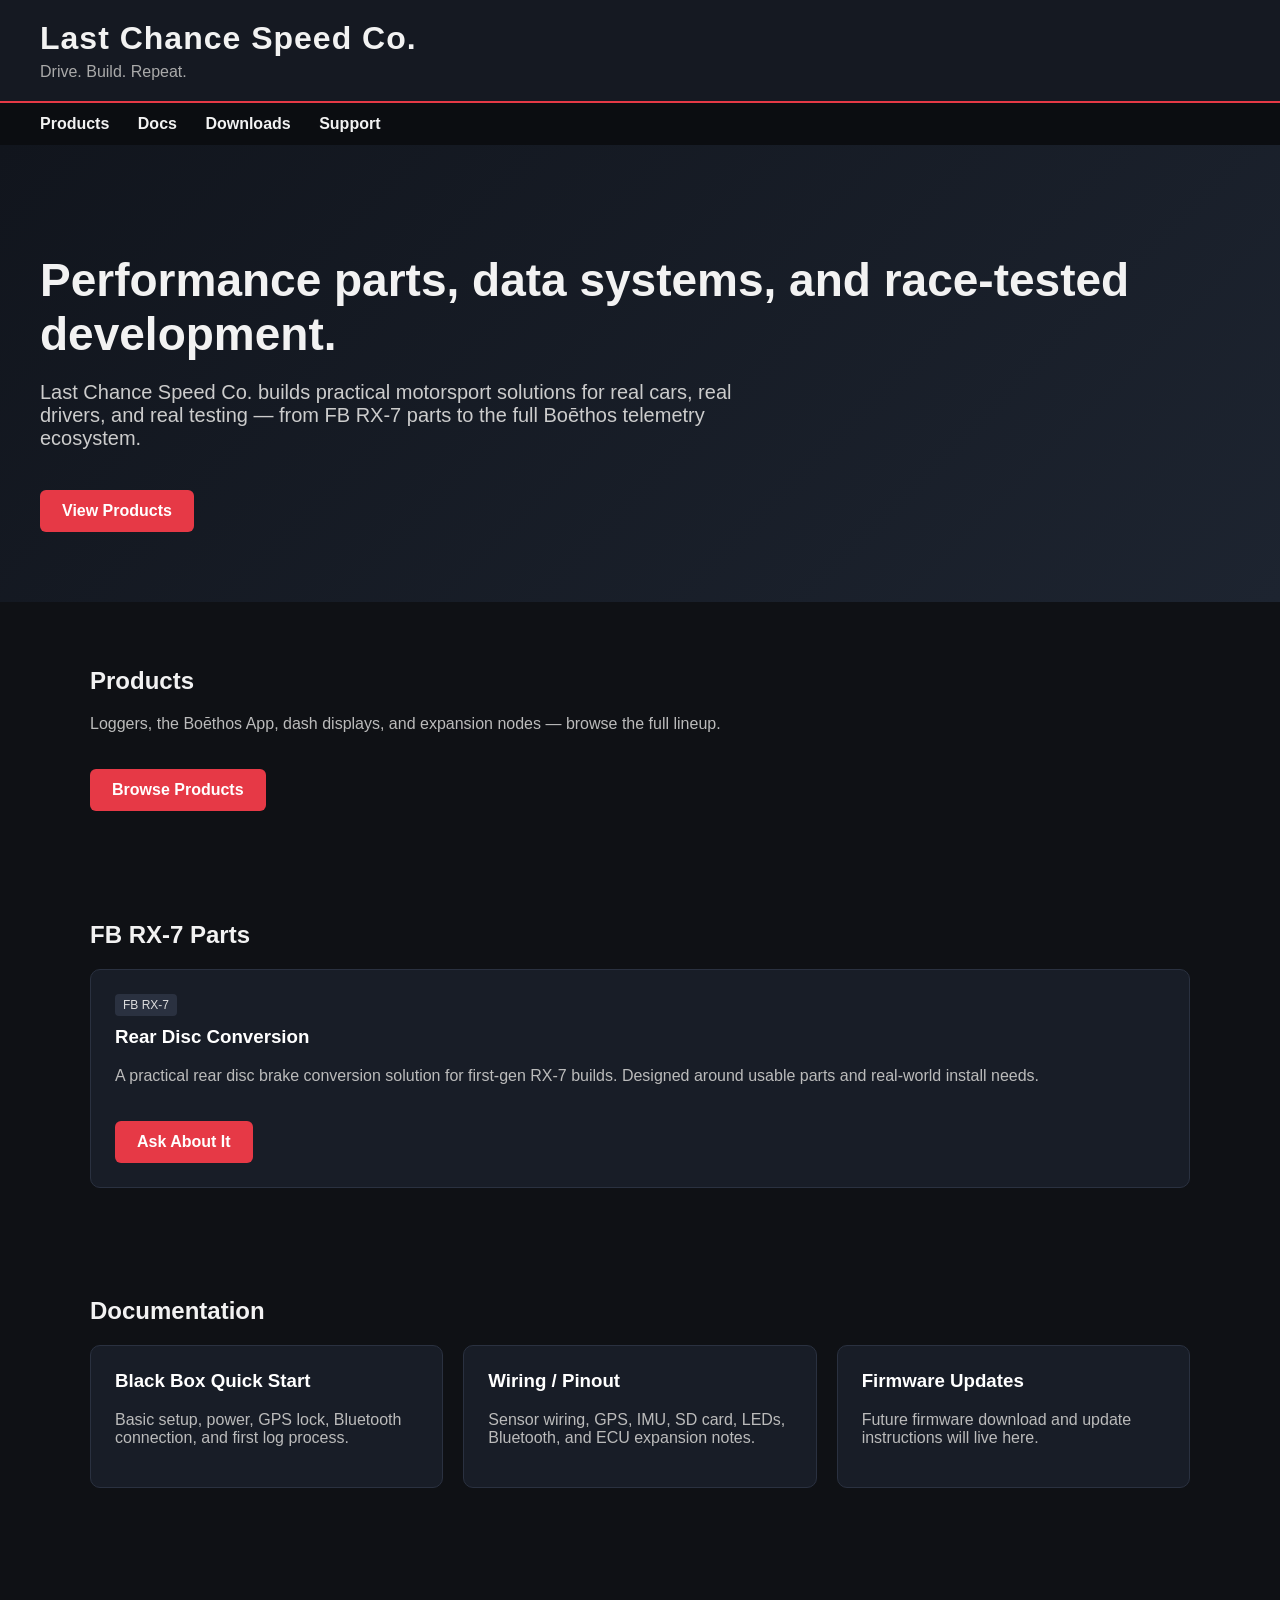
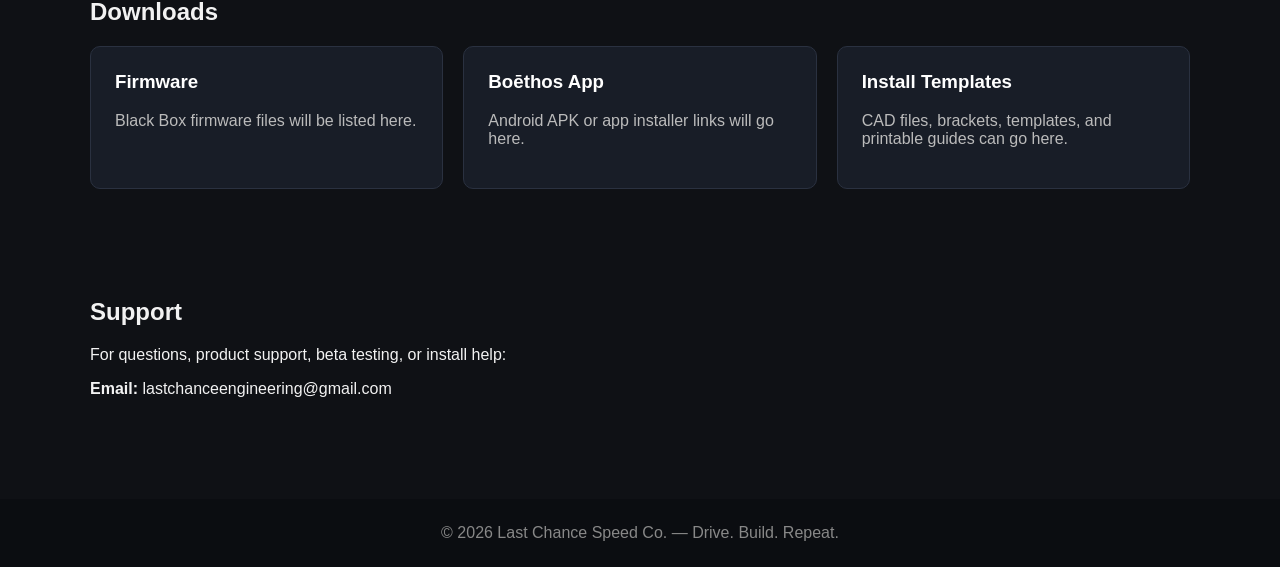
==== commit 5082d936: "update" ====
--- a/index.html
+++ b/index.html
@@ -4,231 +4,224 @@
   <meta charset="UTF-8" />
   <meta name="viewport" content="width=device-width, initial-scale=1.0" />
   <title>Last Chance Speed Co.</title>
-  <link rel="stylesheet" href="style.css" />
+
+  <style>
+    body {
+      margin: 0;
+      font-family: Arial, sans-serif;
+      background: #0f1115;
+      color: #f2f2f2;
+    }
+
+    header {
+      background: #151922;
+      padding: 20px 40px;
+      border-bottom: 2px solid #e63946;
+    }
+
+    header h1 {
+      margin: 0;
+      font-size: 32px;
+      letter-spacing: 1px;
+    }
+
+    header p {
+      margin: 6px 0 0;
+      color: #aaa;
+    }
+
+    nav {
+      background: #0b0d11;
+      padding: 12px 40px;
+    }
+
+    nav a {
+      color: #f2f2f2;
+      margin-right: 24px;
+      text-decoration: none;
+      font-weight: bold;
+    }
+
+    nav a:hover {
+      color: #e63946;
+    }
+
+    .hero {
+      padding: 70px 40px;
+      background: linear-gradient(135deg, #11151d, #1d2430);
+    }
+
+    .hero h2 {
+      font-size: 46px;
+      margin-bottom: 10px;
+    }
+
+    .hero p {
+      font-size: 20px;
+      max-width: 700px;
+      color: #ccc;
+    }
+
+    .button {
+      display: inline-block;
+      margin-top: 20px;
+      padding: 12px 22px;
+      background: #e63946;
+      color: white;
+      text-decoration: none;
+      border-radius: 6px;
+      font-weight: bold;
+    }
+
+    section {
+      padding: 45px 40px;
+      max-width: 1100px;
+      margin: auto;
+    }
+
+    .cards {
+      display: grid;
+      grid-template-columns: repeat(auto-fit, minmax(260px, 1fr));
+      gap: 20px;
+    }
+
+    .card {
+      background: #181d27;
+      padding: 24px;
+      border-radius: 10px;
+      border: 1px solid #2a3140;
+    }
+
+    .card h3 {
+      margin-top: 0;
+      color: #ffffff;
+    }
+
+    .card p {
+      color: #bbb;
+    }
+
+    .tag {
+      display: inline-block;
+      padding: 4px 8px;
+      background: #2a3140;
+      color: #ddd;
+      border-radius: 4px;
+      font-size: 12px;
+      margin-bottom: 10px;
+    }
+
+    footer {
+      text-align: center;
+      padding: 25px;
+      background: #0b0d11;
+      color: #888;
+      margin-top: 40px;
+    }
+  </style>
 </head>
+
 <body>
 
-<header>
-  <a href="index.html" class="logo">
-    <img src="images/lcsc-logo.png" class="header-logo" alt="LCSC Logo">
-    <div>
-      <h1>Last Chance Speed Co.</h1>
-      <p>Drive. Build. Repeat.</p>
+  <header>
+    <h1>Last Chance Speed Co.</h1>
+    <p>Drive. Build. Repeat.</p>
+  </header>
+
+  <nav>
+    <a href="products.html">Products</a>
+    <a href="#docs">Docs</a>
+    <a href="#downloads">Downloads</a>
+    <a href="#support">Support</a>
+  </nav>
+
+  <div class="hero">
+    <h2>Performance parts, data systems, and race-tested development.</h2>
+    <p>
+      Last Chance Speed Co. builds practical motorsport solutions for real cars,
+      real drivers, and real testing &mdash; from FB RX-7 parts to the full Boēthos telemetry ecosystem.
+    </p>
+    <a class="button" href="products.html">View Products</a>
+  </div>
+
+  <section id="products">
+    <h2>Products</h2>
+    <p style="color:#bbb; max-width: 700px;">
+      Loggers, the Boēthos App, dash displays, and expansion nodes &mdash; browse the full lineup.
+    </p>
+    <a class="button" href="products.html">Browse Products</a>
+  </section>
+
+  <section id="rx7-parts">
+    <h2>FB RX-7 Parts</h2>
+    <div class="cards">
+      <div class="card">
+        <span class="tag">FB RX-7</span>
+        <h3>Rear Disc Conversion</h3>
+        <p>
+          A practical rear disc brake conversion solution for first-gen RX-7 builds.
+          Designed around usable parts and real-world install needs.
+        </p>
+        <a class="button" href="#support">Ask About It</a>
+      </div>
     </div>
-  </a>
-  <nav>
-    <a href="erx-l.html">ERX-L</a>
-    <a href="boethos.html">Boēthos</a>
-    <a href="docs.html">Docs</a>
-    <a href="https://shop.lastchancespeedco.com" target="_blank">Shop</a>
-    <a href="erx-l.html#early-access" class="nav-cta">Early Access</a>
-  </nav>
-</header>
-
-<!-- HERO -->
-<section class="hero">
-  <div class="hero-text">
-    <p class="hero-eyebrow">Last Chance Speed Co.</p>
-    <h2>Performance Parts.<br>Driver Data.<br>Built by Competitors.</h2>
+  </section>
+
+  <section id="docs">
+    <h2>Documentation</h2>
+
+    <div class="cards">
+      <div class="card">
+        <h3>Black Box Quick Start</h3>
+        <p>Basic setup, power, GPS lock, Bluetooth connection, and first log process.</p>
+      </div>
+
+      <div class="card">
+        <h3>Wiring / Pinout</h3>
+        <p>Sensor wiring, GPS, IMU, SD card, LEDs, Bluetooth, and ECU expansion notes.</p>
+      </div>
+
+      <div class="card">
+        <h3>Firmware Updates</h3>
+        <p>Future firmware download and update instructions will live here.</p>
+      </div>
+    </div>
+  </section>
+
+  <section id="downloads">
+    <h2>Downloads</h2>
+
+    <div class="cards">
+      <div class="card">
+        <h3>Firmware</h3>
+        <p>Black Box firmware files will be listed here.</p>
+      </div>
+
+      <div class="card">
+        <h3>Boēthos App</h3>
+        <p>Android APK or app installer links will go here.</p>
+      </div>
+
+      <div class="card">
+        <h3>Install Templates</h3>
+        <p>CAD files, brackets, templates, and printable guides can go here.</p>
+      </div>
+    </div>
+  </section>
+
+  <section id="support">
+    <h2>Support</h2>
     <p>
-      LCSC develops motorsport hardware, driver data systems, and software through
-      real-world competition — tested in the paddock, refined on course.
-    </p>
-    <div class="btn-row">
-      <a class="btn btn-primary" href="#products">View Products</a>
-      <a class="btn btn-secondary" href="https://shop.lastchancespeedco.com" target="_blank">Shop Parts</a>
-      <a class="btn btn-secondary" href="docs.html">Documentation</a>
-    </div>
-  </div>
-  <div class="hero-image">
-    <img src="images/rx7.png" alt="FB RX-7">
-  </div>
-</section>
-
-<div class="divider"></div>
-
-<!-- BUILT FROM SEAT -->
-<section>
-  <div class="about-split">
-    <div class="left">
-      <p class="section-label">The Origin</p>
-      <h2>Built from the driver's seat</h2>
-    </div>
-    <div class="right">
-      <p>
-        LCSC started by building, testing, breaking, and improving real parts on real cars.
-        From FB RX-7 development to the ERX-L data logger, every project starts with a
-        problem found in the garage, paddock, or on course.
-      </p>
-      <p>
-        Products are developed through firsthand experience, not theory. If it hasn't been
-        tested in competition, it's not ready.
-      </p>
-    </div>
-  </div>
-</section>
-
-<div class="divider"></div>
-
-<!-- STATS -->
-<section>
-  <p class="section-label">By The Numbers</p>
-  <div class="stats-grid">
-    <div class="stat-card">
-      <h3>112+</h3>
-      <p>YouTube Subscribers</p>
-    </div>
-    <div class="stat-card">
-      <h3>48</h3>
-      <p>Videos Published</p>
-    </div>
-    <div class="stat-card">
-      <h3>ERX-L Rev 1</h3>
-      <p>Current Development</p>
-    </div>
-    <div class="stat-card">
-      <h3>Boēthos</h3>
-      <p>Driver Data Software</p>
-    </div>
-  </div>
-  <a class="btn btn-secondary" href="https://www.youtube.com/@LastChanceSpeedCo" target="_blank">Watch the Build on YouTube</a>
-</section>
-
-<div class="divider"></div>
-
-<!-- PRODUCTS -->
-<section id="products">
-  <p class="section-label">Products</p>
-  <h2>What We Build</h2>
-  <div class="cards">
-    <div class="card">
-      <span>Data Logger</span>
-      <h3>ERX-L</h3>
-      <p>
-        Compact motorsport data system for GPS logging, IMU data, Bluetooth setup,
-        microSD recording, and Boēthos integration.
-      </p>
-      <a class="btn btn-primary" href="erx-l.html">View ERX-L</a>
-    </div>
-    <div class="card">
-      <span>Software</span>
-      <h3>Boēthos</h3>
-      <p>
-        Driver review software and app ecosystem for course setup, run review,
-        sector analysis, and data visualization.
-      </p>
-      <a class="btn btn-secondary boethos-button" href="boethos.html">View Boēthos</a>
-    </div>
-    <div class="card">
-      <span>FB RX-7</span>
-      <h3>Rear Disc Conversion</h3>
-      <p>
-        Practical brake conversion kit for first-gen RX-7 builds, designed around
-        real install needs and serviceability.
-      </p>
-      <a class="btn btn-secondary" href="fbdisc.html">View Kit</a>
-    </div>
-  </div>
-</section>
-
-<div class="divider"></div>
-
-<!-- STATUS -->
-<section id="status">
-  <p class="section-label">Development</p>
-  <h2>Current Status</h2>
-  <div class="status-grid">
-    <div class="status-card">
-      <h3>ERX-L Rev 1</h3>
-      <ul>
-        <li><span class="dot dot-done"></span>GPS logging</li>
-        <li><span class="dot dot-done"></span>IMU data</li>
-        <li><span class="dot dot-done"></span>microSD recording</li>
-        <li><span class="dot dot-done"></span>Bluetooth connection</li>
-        <li><span class="dot dot-done"></span>Phone app connection</li>
-        <li><span class="dot dot-done"></span>Course gate testing</li>
-        <li><span class="dot dot-active"></span>Beta units — selection in progress</li>
-      </ul>
-    </div>
-    <div class="status-card">
-      <h3>Boēthos</h3>
-      <ul>
-        <li><span class="dot dot-done"></span>Bluetooth connection</li>
-        <li><span class="dot dot-done"></span>Start/finish gate setup</li>
-        <li><span class="dot dot-done"></span>Sector point setup</li>
-        <li><span class="dot dot-done"></span>GPS replay visualization</li>
-        <li><span class="dot dot-active"></span>Run review</li>
-        <li><span class="dot dot-future"></span>Data overlay tools</li>
-        <li><span class="dot dot-future"></span>Driver coaching tools</li>
-      </ul>
-    </div>
-  </div>
-</section>
-
-<div class="divider"></div>
-
-<!-- VIDEO -->
-<section id="video">
-  <p class="section-label">Latest</p>
-  <h2>From the YouTube Channel</h2>
-  <div class="cards" style="grid-template-columns: 1fr; margin-top: 32px;">
-    <div class="card" style="display:grid; grid-template-columns: 1fr 1fr; gap: 28px; align-items:center;">
-      <img src="images/rx7videothumb.jpg" alt="Latest Video" style="width:100%; border-radius:4px; border:1px solid var(--border); aspect-ratio:16/9; object-fit:cover; margin:0;">
-      <div>
-        <span>YouTube</span>
-        <h3>Drive. Build. Repeat.</h3>
-        <p style="margin: 8px 0 20px;">The latest event, the latest lessons, and the next step forward. Real competition is where every product gets tested.</p>
-        <a class="btn btn-secondary" href="https://www.youtube.com/watch?v=3wgoVZ2a92A" target="_blank">Watch on YouTube</a>
-      </div>
-    </div>
-  </div>
-</section>
-
-<div class="divider"></div>
-
-<!-- SUPPORT -->
-<section id="support">
-  <div class="about-split">
-    <div class="left">
-      <p class="section-label">Contact</p>
-      <h2>Support &amp; Questions</h2>
-    </div>
-    <div class="right">
-      <p>Product questions, beta testing, installation support, documentation feedback, or general inquiries.</p>
-      <div class="contact-block" style="margin-top: 20px;">
-        <span class="contact-label">Email</span>
-        <a href="mailto:LastChanceSpeedCo@outlook.com">LastChanceSpeedCo@outlook.com</a>
-        <span class="contact-label" style="margin-top: 16px;">YouTube</span>
-        <a href="https://www.youtube.com/@LastChanceSpeedCo" target="_blank">@LastChanceSpeedCo</a>
-        <span class="contact-label" style="margin-top: 16px;">GitHub</span>
-        <a href="https://github.com/LastChanceSpeedCo" target="_blank">github.com/LastChanceSpeedCo</a>
-      </div>
-    </div>
-  </div>
-</section>
-
-<footer>
-  <img src="images/lcsc-logo.png" class="footer-logo" alt="LCSC Logo">
-  <p>© 2026 Last Chance Speed Co.</p>
-  <div class="footer-links">
-    <a href="erx-l.html">ERX-L</a>
-    <a href="boethos.html">Boēthos</a>
-    <a href="docs.html">Docs</a>
-    <a href="development.html">Dev Log</a>
-    <a href="https://shop.lastchancespeedco.com" target="_blank">Shop</a>
-  </div>
-</footer>
-
-<script>
-document.querySelectorAll(".boethos-button").forEach(button => {
-  button.addEventListener("click", function(e) {
-    e.preventDefault();
-    document.body.style.opacity = '0';
-    document.body.style.transition = 'opacity 0.3s';
-    setTimeout(() => { window.location.href = this.href; }, 300);
-  });
-});
-</script>
+      For questions, product support, beta testing, or install help:
+    </p>
+    <p>
+      <strong>Email:</strong> lastchanceengineering@gmail.com
+    </p>
+  </section>
+
+  <footer>
+    © 2026 Last Chance Speed Co. — Drive. Build. Repeat.
+  </footer>
 
 </body>
-</html>
+</html>
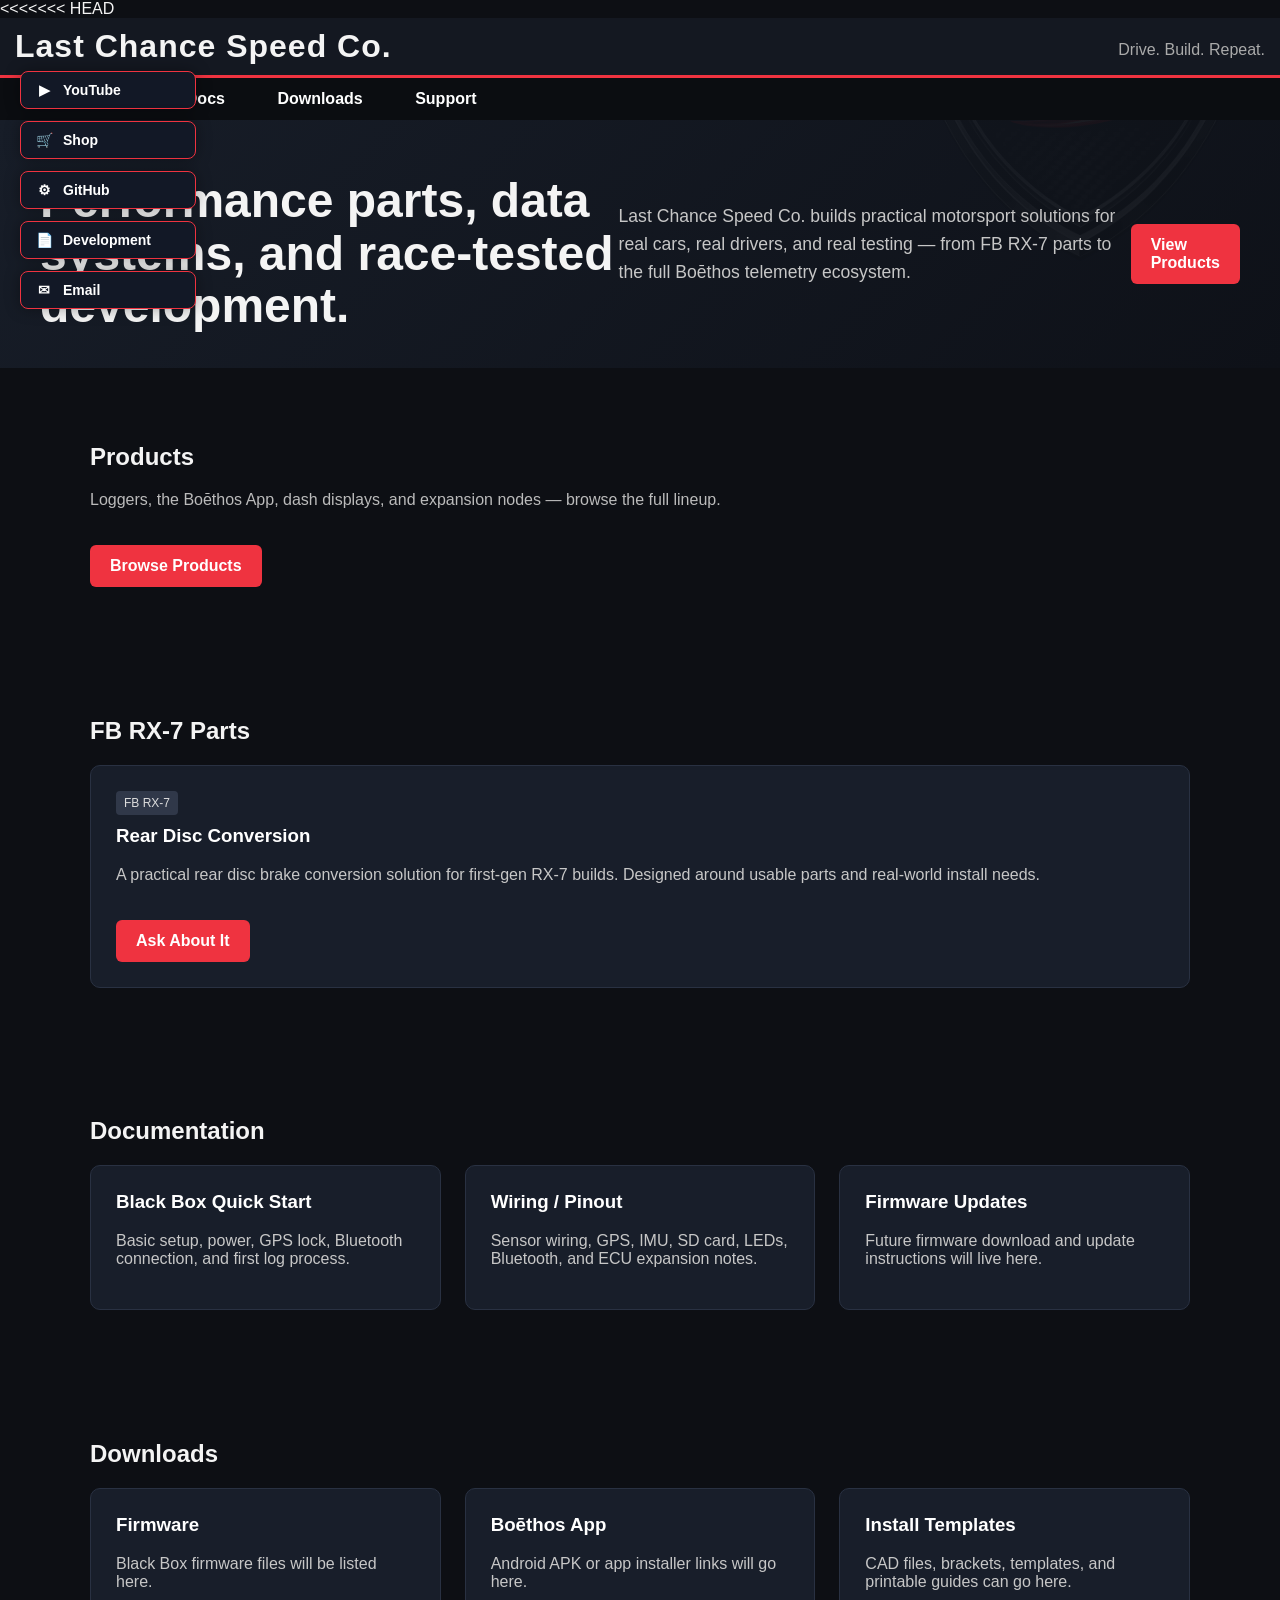
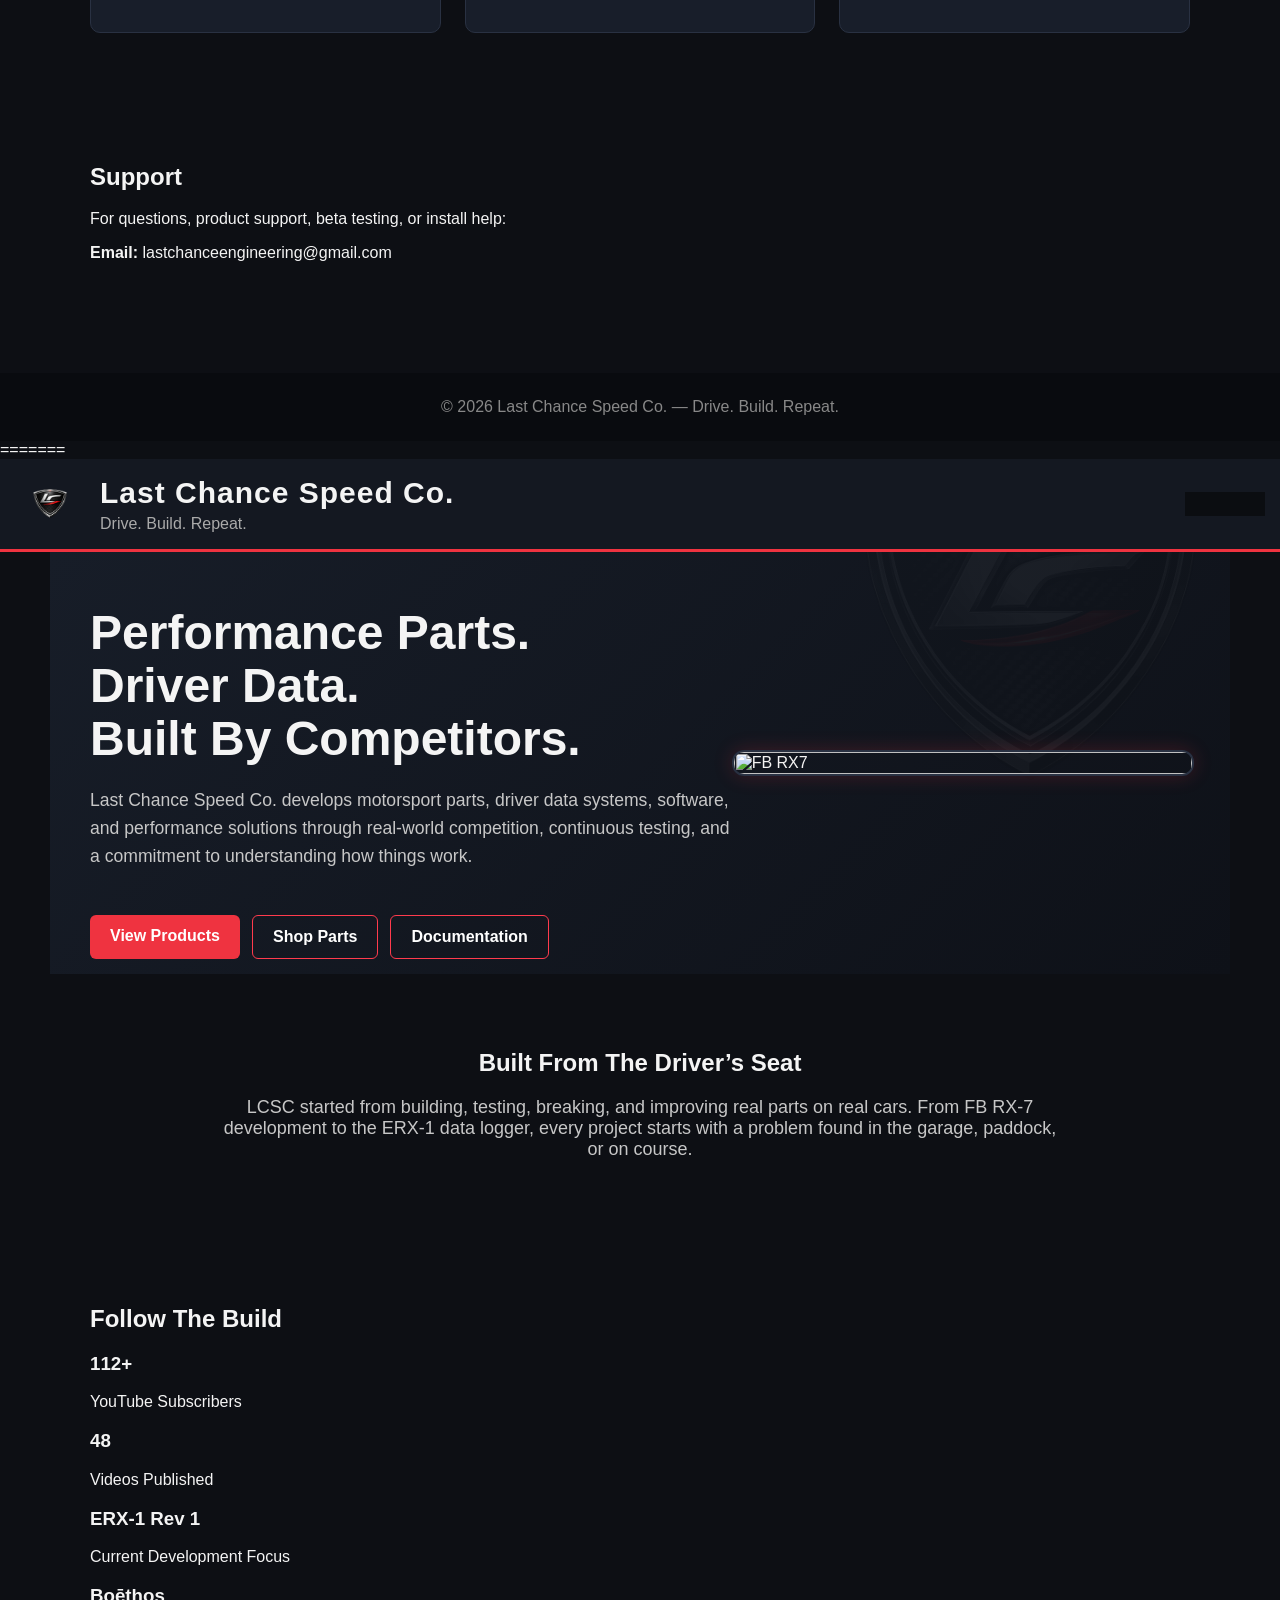
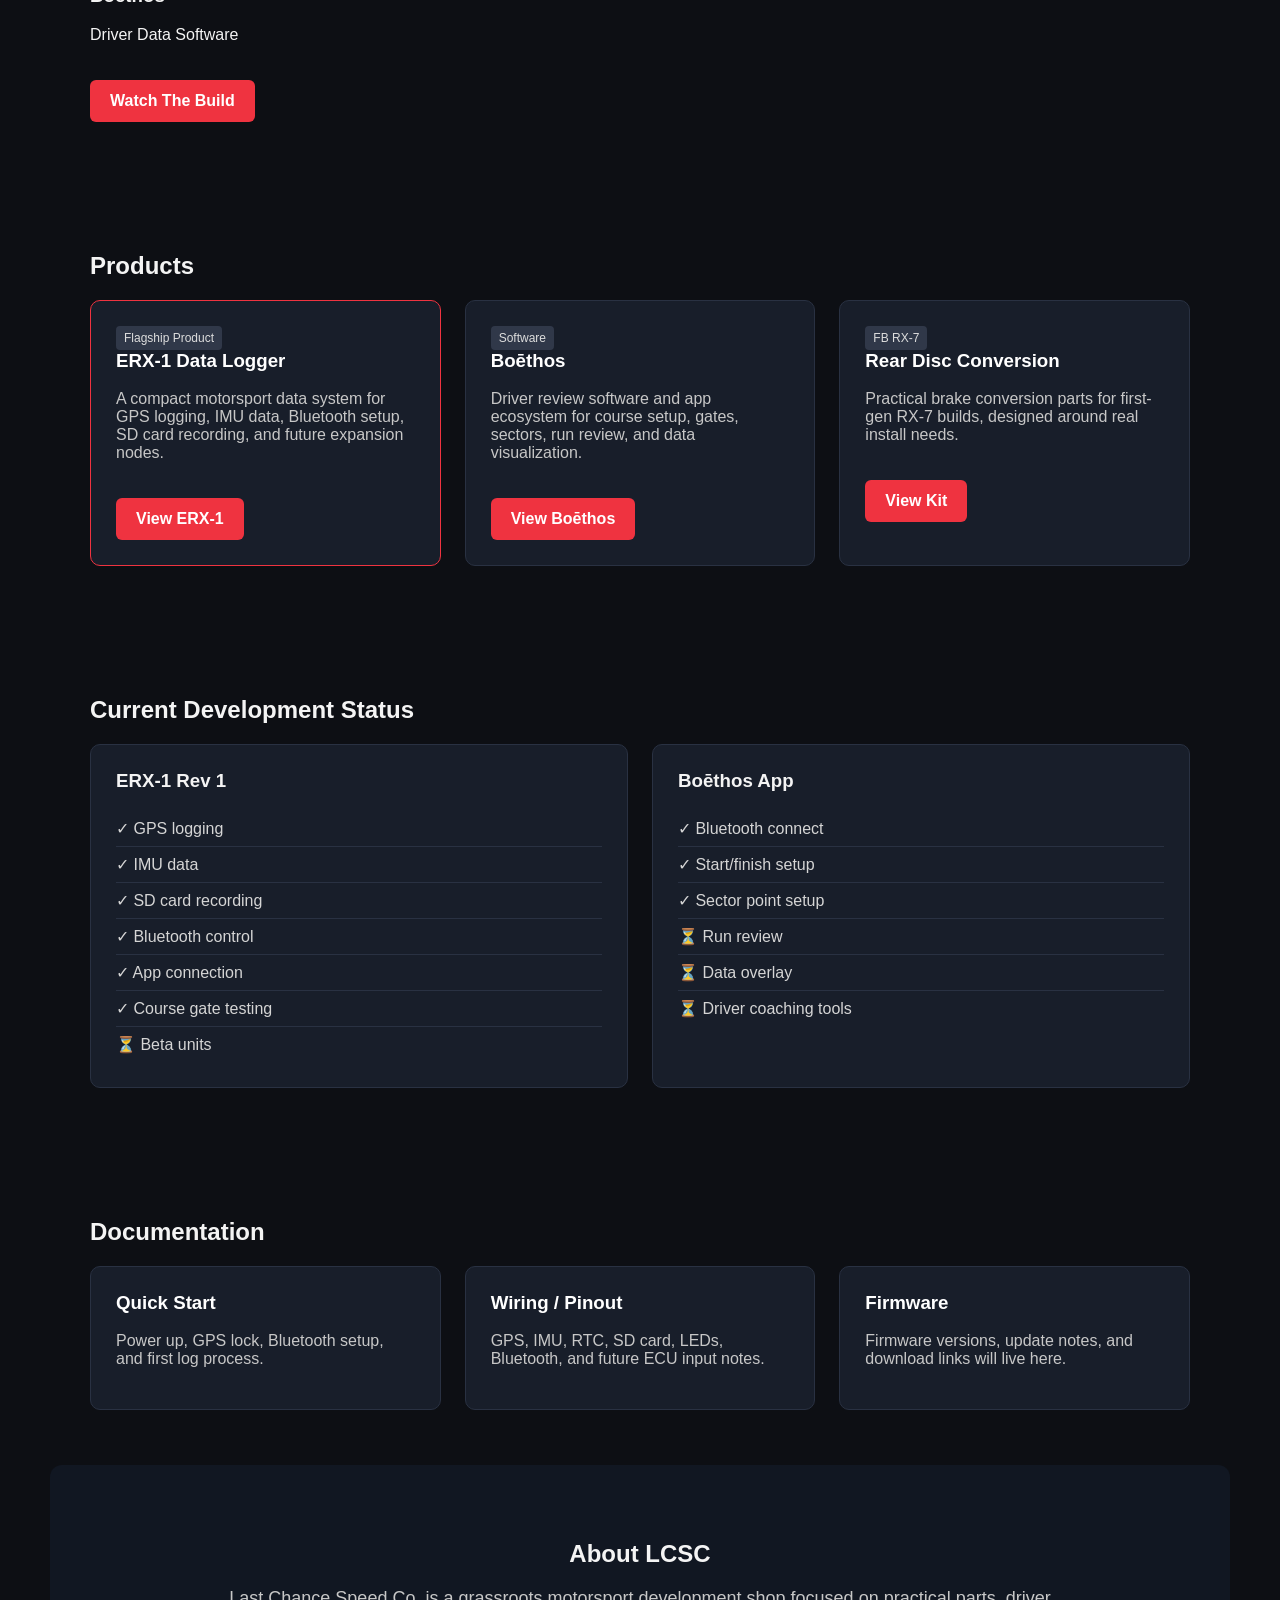
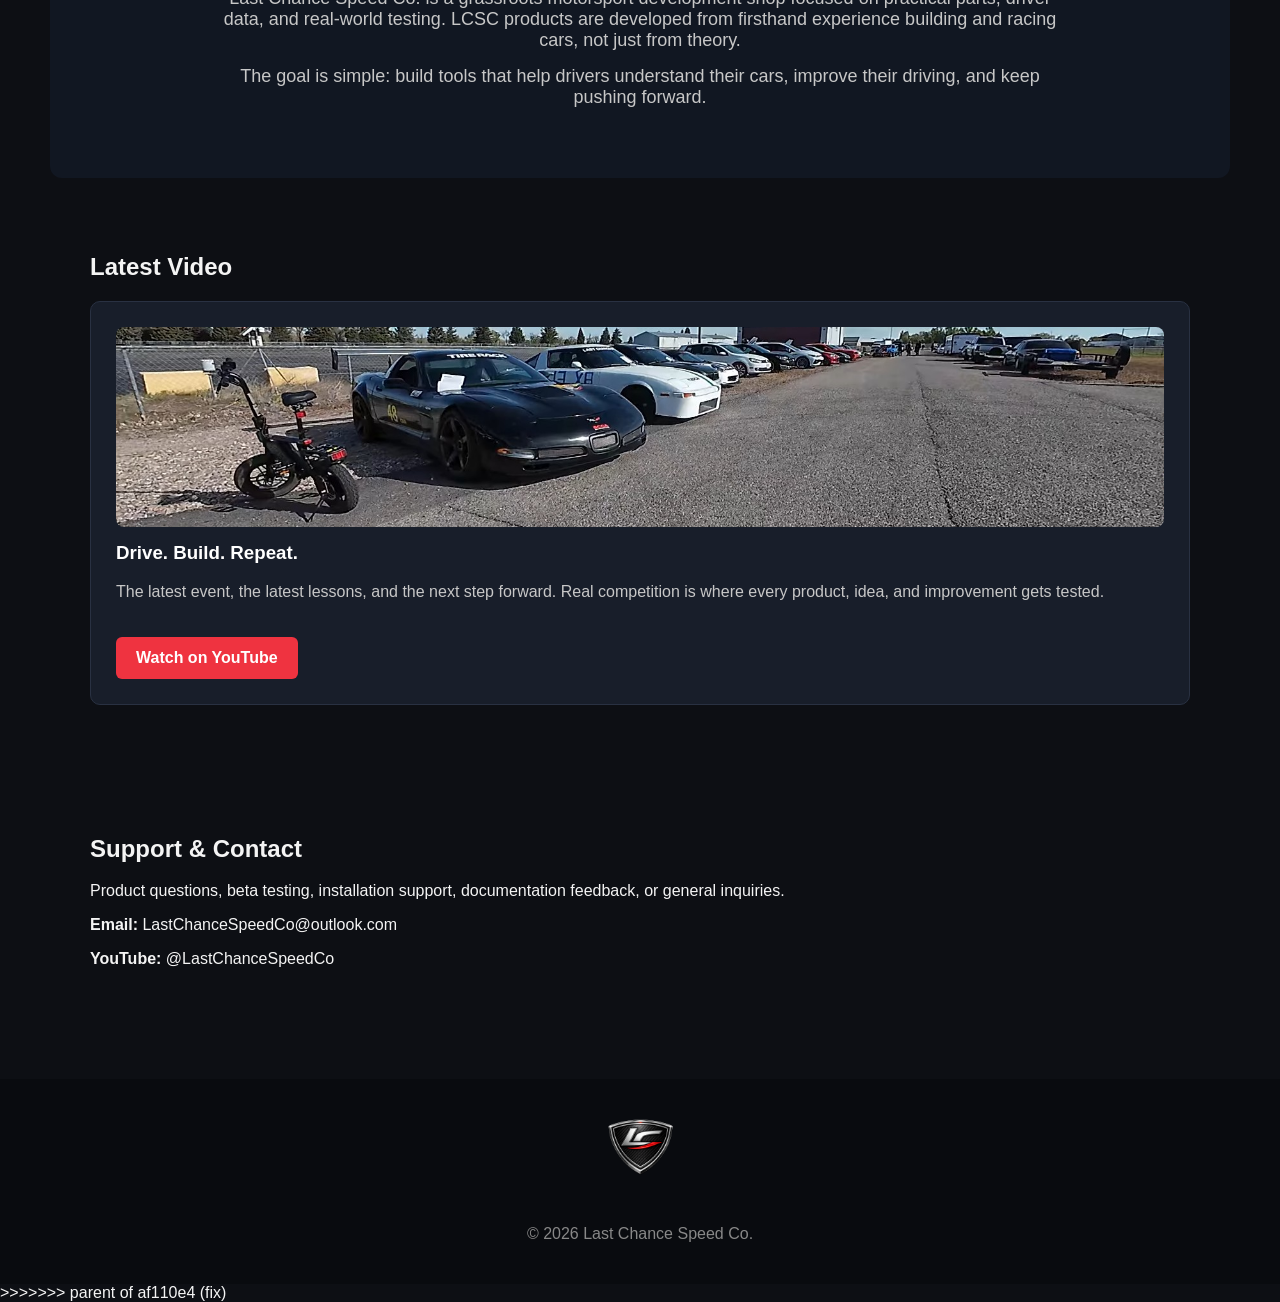
==== commit 71c3d091: "Update index.html" ====
--- a/index.html
+++ b/index.html
@@ -1,3 +1,4 @@
+<<<<<<< HEAD
 <!DOCTYPE html>
 <html lang="en">
 <head>
@@ -224,4 +225,302 @@
   </footer>
 
 </body>
+=======
+<!-- LCSC Website Rev 0.6 -->
+<!DOCTYPE html>
+<html lang="en">
+<head>
+  <meta charset="UTF-8" />
+  <meta name="viewport" content="width=device-width, initial-scale=1.0" />
+  <title>Last Chance Speed Co.</title>
+  <link rel="stylesheet" href="style.css" />
+</head>
+
+<body>
+
+<div class="social-sidebar">
+  <a href="https://www.youtube.com/@LastChanceSpeedCo" target="_blank">
+    <span>▶</span> YouTube
+  </a>
+
+  <a href="https://shop.lastchancespeedco.com" target="_blank">
+    <span>🛒</span> Shop
+  </a>
+
+  <a href="https://github.com/LastChanceSpeedCo" target="_blank">
+    <span>⚙</span> GitHub
+  </a>
+
+  <a href="development.html">
+    <span>📄</span> Development
+  </a>
+
+  <a href="mailto:LastChanceSpeedCo@outlook.com">
+    <span>✉</span> Email
+  </a>
+</div>
+
+<header>
+  <div class="logo">
+    <img src="images/lcsc-logo.png" class="header-logo" alt="LCSC Logo">
+
+    <div>
+      <h1>Last Chance Speed Co.</h1>
+      <p>Drive. Build. Repeat.</p>
+    </div>
+  </div>
+
+  <nav>
+  
+  </nav>
+</header>
+
+<section class="hero">
+  <div class="hero-text">
+
+    <h2>
+      Performance Parts.<br>
+      Driver Data.<br>
+      Built By Competitors.
+    </h2>
+
+    <p>
+      Last Chance Speed Co. develops motorsport parts, driver data systems,
+      software, and performance solutions through real-world competition,
+      continuous testing, and a commitment to understanding how things work.
+    </p>
+
+    <div class="hero-buttons">
+
+      <a class="button" href="#products">
+        View Products
+      </a>
+
+      <a class="button secondary"
+         href="https://shop.lastchancespeedco.com"
+         target="_blank">
+         Shop Parts
+      </a>
+
+     <a class="button secondary"
+   href="docs.html">
+   Documentation
+</a>
+
+    </div>
+
+  </div>
+
+  <div class="hero-image">
+    <img src="images/rx7.png" alt="FB RX7">
+  </div>
+</section>
+
+<section class="about-intro">
+  <h2>Built From The Driver’s Seat</h2>
+  <p>
+    LCSC started from building, testing, breaking, and improving real parts on real cars.
+    From FB RX-7 development to the ERX-1 data logger, every project starts with a problem
+    found in the garage, paddock, or on course.
+  </p>
+</section>
+
+<section class="follow-build">
+  <h2>Follow The Build</h2>
+
+  <div class="stats-grid">
+    <div class="stat-card">
+      <h3>112+</h3>
+      <p>YouTube Subscribers</p>
+    </div>
+
+    <div class="stat-card">
+      <h3>48</h3>
+      <p>Videos Published</p>
+    </div>
+
+    <div class="stat-card">
+      <h3>ERX-1 Rev 1</h3>
+      <p>Current Development Focus</p>
+    </div>
+
+    <div class="stat-card">
+      <h3>Boēthos</h3>
+      <p>Driver Data Software</p>
+    </div>
+  </div>
+
+  <a class="button"
+     href="https://www.youtube.com/@LastChanceSpeedCo"
+     target="_blank">
+     Watch The Build
+  </a>
+</section>
+
+<section id="products">
+  <h2>Products</h2>
+
+  <div class="cards">
+    <div class="card featured">
+      <span>Flagship Product</span>
+      <h3>ERX-1 Data Logger</h3>
+      <p>
+        A compact motorsport data system for GPS logging, IMU data, Bluetooth setup,
+        SD card recording, and future expansion nodes.
+      </p>
+      <a class="button" href="erx-1.html">View ERX-1</a>
+    </div>
+
+    <div class="card">
+      <span>Software</span>
+      <h3>Boēthos</h3>
+      <p>
+        Driver review software and app ecosystem for course setup, gates,
+        sectors, run review, and data visualization.
+      </p>
+      <a class="button boethos-button" href="boethos.html">View Boēthos</a>
+    </div>
+
+    <div class="card">
+      <span>FB RX-7</span>
+      <h3>Rear Disc Conversion</h3>
+      <p>
+        Practical brake conversion parts for first-gen RX-7 builds,
+        designed around real install needs.
+      </p>
+      <a class="button" href="fbdisc.html">View Kit</a>
+    </div>
+  </div>
+</section>
+
+<section id="status">
+  <h2>Current Development Status</h2>
+
+  <div class="status-grid">
+    <div class="status-card">
+      <h3>ERX-1 Rev 1</h3>
+      <ul>
+        <li>✓ GPS logging</li>
+        <li>✓ IMU data</li>
+        <li>✓ SD card recording</li>
+        <li>✓ Bluetooth control</li>
+        <li>✓ App connection</li>
+        <li>✓ Course gate testing</li>
+        <li>⏳ Beta units</li>
+      </ul>
+    </div>
+
+    <div class="status-card">
+      <h3>Boēthos App</h3>
+      <ul>
+        <li>✓ Bluetooth connect</li>
+        <li>✓ Start/finish setup</li>
+        <li>✓ Sector point setup</li>
+        <li>⏳ Run review</li>
+        <li>⏳ Data overlay</li>
+        <li>⏳ Driver coaching tools</li>
+      </ul>
+    </div>
+  </div>
+</section>
+
+<section id="docs">
+  <h2>Documentation</h2>
+
+  <div class="cards">
+    <div class="card">
+      <h3>Quick Start</h3>
+      <p>Power up, GPS lock, Bluetooth setup, and first log process.</p>
+    </div>
+
+    <div class="card">
+      <h3>Wiring / Pinout</h3>
+      <p>GPS, IMU, RTC, SD card, LEDs, Bluetooth, and future ECU input notes.</p>
+    </div>
+
+    <div class="card">
+      <h3>Firmware</h3>
+      <p>Firmware versions, update notes, and download links will live here.</p>
+    </div>
+  </div>
+</section>
+
+<section id="about" class="about-founder">
+  <h2>About LCSC</h2>
+  <p>
+    Last Chance Speed Co. is a grassroots motorsport development shop focused on practical
+    parts, driver data, and real-world testing. LCSC products are developed from firsthand
+    experience building and racing cars, not just from theory.
+  </p>
+
+  <p>
+    The goal is simple: build tools that help drivers understand their cars, improve their
+    driving, and keep pushing forward.
+  </p>
+</section>
+
+<section id="video">
+  <h2>Latest Video</h2>
+
+  <div class="card">
+    <img src="images/rx7videothumb.jpg"
+         alt="Latest Video"
+         style="width:100%; border-radius:8px; margin-bottom:15px;">
+
+    <h3>Drive. Build. Repeat.</h3>
+
+    <p>
+      The latest event, the latest lessons, and the next step forward.
+      Real competition is where every product, idea, and improvement gets tested.
+    </p>
+
+    <a class="button"
+       href="https://www.youtube.com/watch?v=3wgoVZ2a92A"
+       target="_blank">
+       Watch on YouTube
+    </a>
+  </div>
+</section>
+
+<section id="support">
+  <h2>Support & Contact</h2>
+
+  <p>
+    Product questions, beta testing, installation support,
+    documentation feedback, or general inquiries.
+  </p>
+
+  <p>
+    <strong>Email:</strong>
+    LastChanceSpeedCo@outlook.com
+  </p>
+
+  <p>
+    <strong>YouTube:</strong>
+    @LastChanceSpeedCo
+  </p>
+</section>
+
+<footer>
+  <img src="images/lcsc-logo.png" class="footer-logo" alt="LCSC Logo">
+
+  <p>© 2026 Last Chance Speed Co.</p>
+</footer>
+
+<script>
+document.querySelectorAll(".boethos-button").forEach(button => {
+  button.addEventListener("click", function(e) {
+    e.preventDefault();
+
+    document.body.classList.add("boethos-transition");
+
+    setTimeout(() => {
+      window.location.href = this.href;
+    }, 300);
+  });
+});
+</script>
+
+</body>
+>>>>>>> parent of af110e4 (fix)
 </html>
--- a/style.css
+++ b/style.css
@@ -0,0 +1,587 @@
+body {
+  margin: 0;
+  font-family: Arial, sans-serif;
+  background: #0d0f14;
+  color: #f4f4f4;
+}
+
+header {
+  display: flex;
+  justify-content: space-between;
+  align-items: center;
+  background: #141821;
+  padding: 10px 15px;
+  border-bottom: 3px solid #ef3340;
+}
+
+.logo {
+  display: flex;
+  align-items: center;
+  gap: 15px;
+}
+
+.header-logo 
+    height: 70px;
+    width: auto;
+
+    filter:
+        drop-shadow(0 0 20px rgba(255,50,50,.45));
+
+    transition: transform .3s ease;
+}
+
+.header-logo:hover {
+    transform: scale(1.05);
+}
+
+
+.header-logo:hover {
+    transform: scale(1.05);
+}
+.logo h1 {
+  margin: 0;
+  font-size: 30px;
+}
+
+.logo p {
+  margin: 5px 0 0;
+  color: #aaa;
+}
+
+nav a {
+  color: white;
+  text-decoration: none;
+  margin-left: 24px;
+  font-weight: bold;
+}
+
+nav a:hover {
+  color: #ef3340;
+}
+
+.hero {
+  position: relative;
+  overflow: hidden;
+  display: flex;
+  justify-content: space-between;
+  align-items: center;
+  padding: 15px 40px;
+  background: linear-gradient(135deg, #171d28, #0e1118);
+}
+
+.hero::before {
+  content: "";
+  position: absolute;
+  width: 700px;
+  height: 700px;
+  right: -150px;
+  top: 50%;
+  transform: translateY(-50%);
+  background-image: url("images/lcsc-logo.png");
+  background-size: contain;
+  background-repeat: no-repeat;
+  opacity: .04;
+  pointer-events: none;
+  z-index: 0;
+}
+
+.hero-text,
+.hero-image {
+  position: relative;
+  z-index: 1;
+}
+
+.hero-text {
+  max-width: 650px;
+}
+
+.hero h2 {
+  font-size: 48px;
+  margin-bottom: 20px;
+}
+
+.hero p {
+  font-size: 20px;
+  color: #c7c7c7;
+}
+
+.hero-image {
+  width: 500px;
+}
+
+.hero-image img {
+  width: 100%;
+  border-radius: 12px;
+  border: 2px solid #293142;
+  box-shadow: 0 0 20px rgba(239,51,64,.2);
+}
+
+.hero-box {
+  background: #181e2a;
+  border: 1px solid #303849;
+  border-radius: 14px;
+  padding: 35px;
+  width: 300px;
+  box-shadow: 0 0 30px rgba(239, 51, 64, 0.15);
+}
+
+.button {
+  display: inline-block;
+  margin-top: 20px;
+  background: #ef3340;
+  color: white;
+  padding: 12px 20px;
+  border-radius: 6px;
+  text-decoration: none;
+  font-weight: bold;
+}
+
+.button:hover {
+  background: #ff4a55;
+}
+
+section {
+  max-width: 1100px;
+  margin: auto;
+  padding: 55px 40px;
+}
+
+.about,
+.about-intro,
+.about-founder {
+  text-align: center;
+}
+
+.about p,
+.about-intro p,
+.about-founder p {
+  max-width: 850px;
+  margin: 15px auto;
+  color: #c7c7c7;
+  font-size: 18px;
+}
+
+.about-founder {
+  background: #111722;
+  border-radius: 12px;
+}
+
+.image-placeholder {
+  height: 220px;
+  border: 2px dashed #ef3340;
+  border-radius: 14px;
+  display: flex;
+  align-items: center;
+  justify-content: center;
+  color: #aaa;
+  background: #111722;
+  text-align: center;
+  padding: 20px;
+}
+
+.cards {
+  display: grid;
+  grid-template-columns: repeat(auto-fit, minmax(260px, 1fr));
+  gap: 24px;
+}
+
+.card {
+  background: #181e2a;
+  padding: 25px;
+  border-radius: 10px;
+  border: 1px solid #293142;
+}
+
+.card.featured {
+  border-color: #ef3340;
+}
+
+.card span {
+  display: inline-block;
+  font-size: 12px;
+  color: #ddd;
+  background: #303849;
+  padding: 5px 8px;
+  border-radius: 4px;
+}
+
+.card p,
+.dev-log p {
+  color: #c7c7c7;
+}
+
+.card img {
+  width: 100%;
+  height: 200px;
+  object-fit: cover;
+  border-radius: 8px;
+  margin-bottom: 15px;
+}
+
+.dev-log {
+  background: #181e2a;
+  padding: 25px;
+  margin-bottom: 20px;
+  border-left: 4px solid #ef3340;
+  border-radius: 8px;
+}
+
+.status-grid {
+  display: grid;
+  grid-template-columns: repeat(auto-fit, minmax(300px, 1fr));
+  gap: 24px;
+}
+
+.status-card {
+  background: #181e2a;
+  padding: 25px;
+  border-radius: 10px;
+  border: 1px solid #293142;
+}
+
+.status-card h3 {
+  margin-top: 0;
+}
+
+.status-card ul {
+  list-style: none;
+  padding: 0;
+  margin: 0;
+}
+
+.status-card li {
+  padding: 8px 0;
+  color: #d5d5d5;
+  border-bottom: 1px solid #293142;
+}
+
+.status-card li:last-child {
+  border-bottom: none;
+}
+
+.video-container {
+  border-radius: 12px;
+  overflow: hidden;
+  border: 1px solid #293142;
+  box-shadow: 0 0 25px rgba(0,0,0,.35);
+}
+
+footer {
+  text-align: center;
+  background: #090b0f;
+  color: #888;
+  padding: 25px;
+}
+
+.footer-logo {
+  height: 90px;
+  width: auto;
+  margin-bottom: 15px;
+}
+
+/* =========================
+   BOETHOS SPLASH SCREEN
+   ========================= */
+
+#splash-screen {
+  position: fixed;
+  inset: 0;
+  background:
+    radial-gradient(circle at center, rgba(130,255,0,.12), transparent 35%),
+    radial-gradient(circle at center, rgba(130,255,0,.08), transparent 60%),
+    #020402;
+  display: flex;
+  align-items: center;
+  justify-content: center;
+  z-index: 9999;
+  opacity: 1;
+  transition:
+    opacity 2.5s ease-in-out,
+    visibility 2.5s ease-in-out;
+}
+
+.splash-content {
+  text-align: center;
+}
+
+.splash-content img {
+  width: 1200px;
+  max-width: 88vw;
+  border-radius: 30px;
+  filter:
+    drop-shadow(0 0 25px rgba(130,255,0,.40))
+    drop-shadow(0 0 80px rgba(130,255,0,.25))
+    drop-shadow(0 0 140px rgba(130,255,0,.15));
+  animation: boethosReveal 2.5s ease-in-out;
+}
+
+.splash-content h1,
+.splash-content p {
+  display: none;
+}
+
+.hide-splash {
+  opacity: 0;
+  visibility: hidden;
+}
+
+@keyframes boethosReveal {
+  0% {
+    opacity: 0;
+    transform: scale(.82);
+    filter:
+      blur(10px)
+      drop-shadow(0 0 10px rgba(130,255,0,.15));
+  }
+
+  45% {
+    opacity: .8;
+    transform: scale(.96);
+    filter:
+      blur(2px)
+      drop-shadow(0 0 35px rgba(130,255,0,.35));
+  }
+
+  75% {
+    opacity: 1;
+    transform: scale(1.04);
+    filter:
+      blur(0)
+      drop-shadow(0 0 65px rgba(130,255,0,.60))
+      drop-shadow(0 0 130px rgba(130,255,0,.30));
+  }
+
+  100% {
+    opacity: 1;
+    transform: scale(1);
+    filter:
+      blur(0)
+      drop-shadow(0 0 35px rgba(130,255,0,.45))
+      drop-shadow(0 0 90px rgba(130,255,0,.25));
+  }
+}
+
+/* ===========================
+   BOETHOS TRANSITION
+   =========================== */
+
+body::after {
+  content: "";
+  position: fixed;
+  inset: 0;
+  background:
+    radial-gradient(
+      circle,
+      rgba(140,255,0,.35),
+      rgba(140,255,0,.10),
+      transparent 70%
+    );
+  opacity: 0;
+  pointer-events: none;
+  transition: opacity .8s ease;
+  z-index: 9998;
+}
+
+body.boethos-transition::after {
+  opacity: 1;
+}
+
+body.boethos-transition {
+  animation: boethosFlash .9s ease;
+}
+
+@keyframes boethosFlash {
+  0% {
+    filter: brightness(1);
+  }
+
+  40% {
+    filter:
+      brightness(1.25)
+      saturate(1.4);
+  }
+
+  100% {
+    filter: brightness(1);
+  }
+}
+
+/* ===========================
+   BOETHOS PAGE STYLE
+   =========================== */
+
+.boethos-page .hero {
+  background: linear-gradient(135deg, #111a11, #081108);
+}
+
+.boethos-page .button {
+  background: #74ff4d;
+  color: #000;
+}
+
+.boethos-page .button:hover {
+  background: #95ff79;
+}
+
+/* Hero Improvements */
+
+.hero h2 {
+    font-size: 3rem;
+    line-height: 1.1;
+    margin-bottom: 20px;
+}
+
+.hero p {
+    font-size: 1.1rem;
+    line-height: 1.6;
+}
+
+.hero-buttons {
+    display: flex;
+    gap: 12px;
+    flex-wrap: wrap;
+    margin-top: 25px;
+}
+
+.button.secondary {
+    background: transparent;
+    border: 1px solid #ff3b4d;
+    color: white;
+}
+
+/* Social Sidebar */
+
+.social-sidebar {
+  position: fixed;
+  left: 20px;
+  top: 50%;
+  transform: translateY(-50%);
+
+  display: flex;
+  flex-direction: column;
+  gap: 12px;
+
+  z-index: 1000;
+}
+
+/* Social Sidebar */
+
+.social-sidebar {
+  position: fixed;
+  left: 20px;
+  top: 190px;
+
+  display: flex;
+  flex-direction: column;
+  gap: 12px;
+
+  z-index: 1000;
+}
+
+.social-sidebar a {
+  width: 150px;
+
+  display: flex;
+  align-items: center;
+  gap: 8px;
+
+  color: white;
+  text-decoration: none;
+  font-weight: bold;
+  font-size: 14px;
+
+  background: #121826;
+  border: 1px solid #ef3340;
+  border-radius: 8px;
+
+  padding: 10px 12px;
+
+  box-shadow: 0 0 15px rgba(0,0,0,.35);
+
+  transition: .2s ease;
+}
+
+.social-sidebar a:hover {
+  background: #ef3340;
+  transform: translateX(5px);
+}
+
+.social-sidebar span {
+  width: 22px;
+  text-align: center;
+}
+
+@media (max-width: 1200px) {
+  .social-sidebar {
+    display: none;
+  }
+}
+
+
+.button.secondary:hover {
+    background: #ff3b4d;
+}
+
+.hero-image img {
+    width: 100%;
+    max-width: 550px;
+}
+
+/* Force header logo size on all pages */
+
+header .header-logo {
+  width: 70px !important;
+  height: 70px !important;
+  max-width: 70px !important;
+  max-height: 70px !important;
+  object-fit: contain !important;
+}
+
+sup {
+  font-size: 0.45em;
+  vertical-align: super;
+  margin-left: 2px;
+}
+
+.trademark-line {
+  font-size: 0.75rem;
+  opacity: 0.7;
+  margin-top: 6px;
+}
+
+.lightbox-img {
+  cursor: pointer;
+  border-radius: 10px;
+  transition: transform 0.25s ease, box-shadow 0.25s ease;
+}
+
+.lightbox-img:hover {
+  transform: scale(1.03);
+  box-shadow: 0 12px 30px rgba(0,0,0,0.45);
+}
+
+#lightbox {
+  position: fixed;
+  inset: 0;
+  background: rgba(0,0,0,0.92);
+  display: none;
+  justify-content: center;
+  align-items: center;
+  z-index: 99999;
+}
+
+#lightbox img {
+  max-width: 92%;
+  max-height: 92%;
+  border-radius: 12px;
+}
+
+#lightbox-close {
+  position: absolute;
+  top: 25px;
+  right: 40px;
+  color: white;
+  font-size: 48px;
+  cursor: pointer;
+  font-weight: bold;
+}
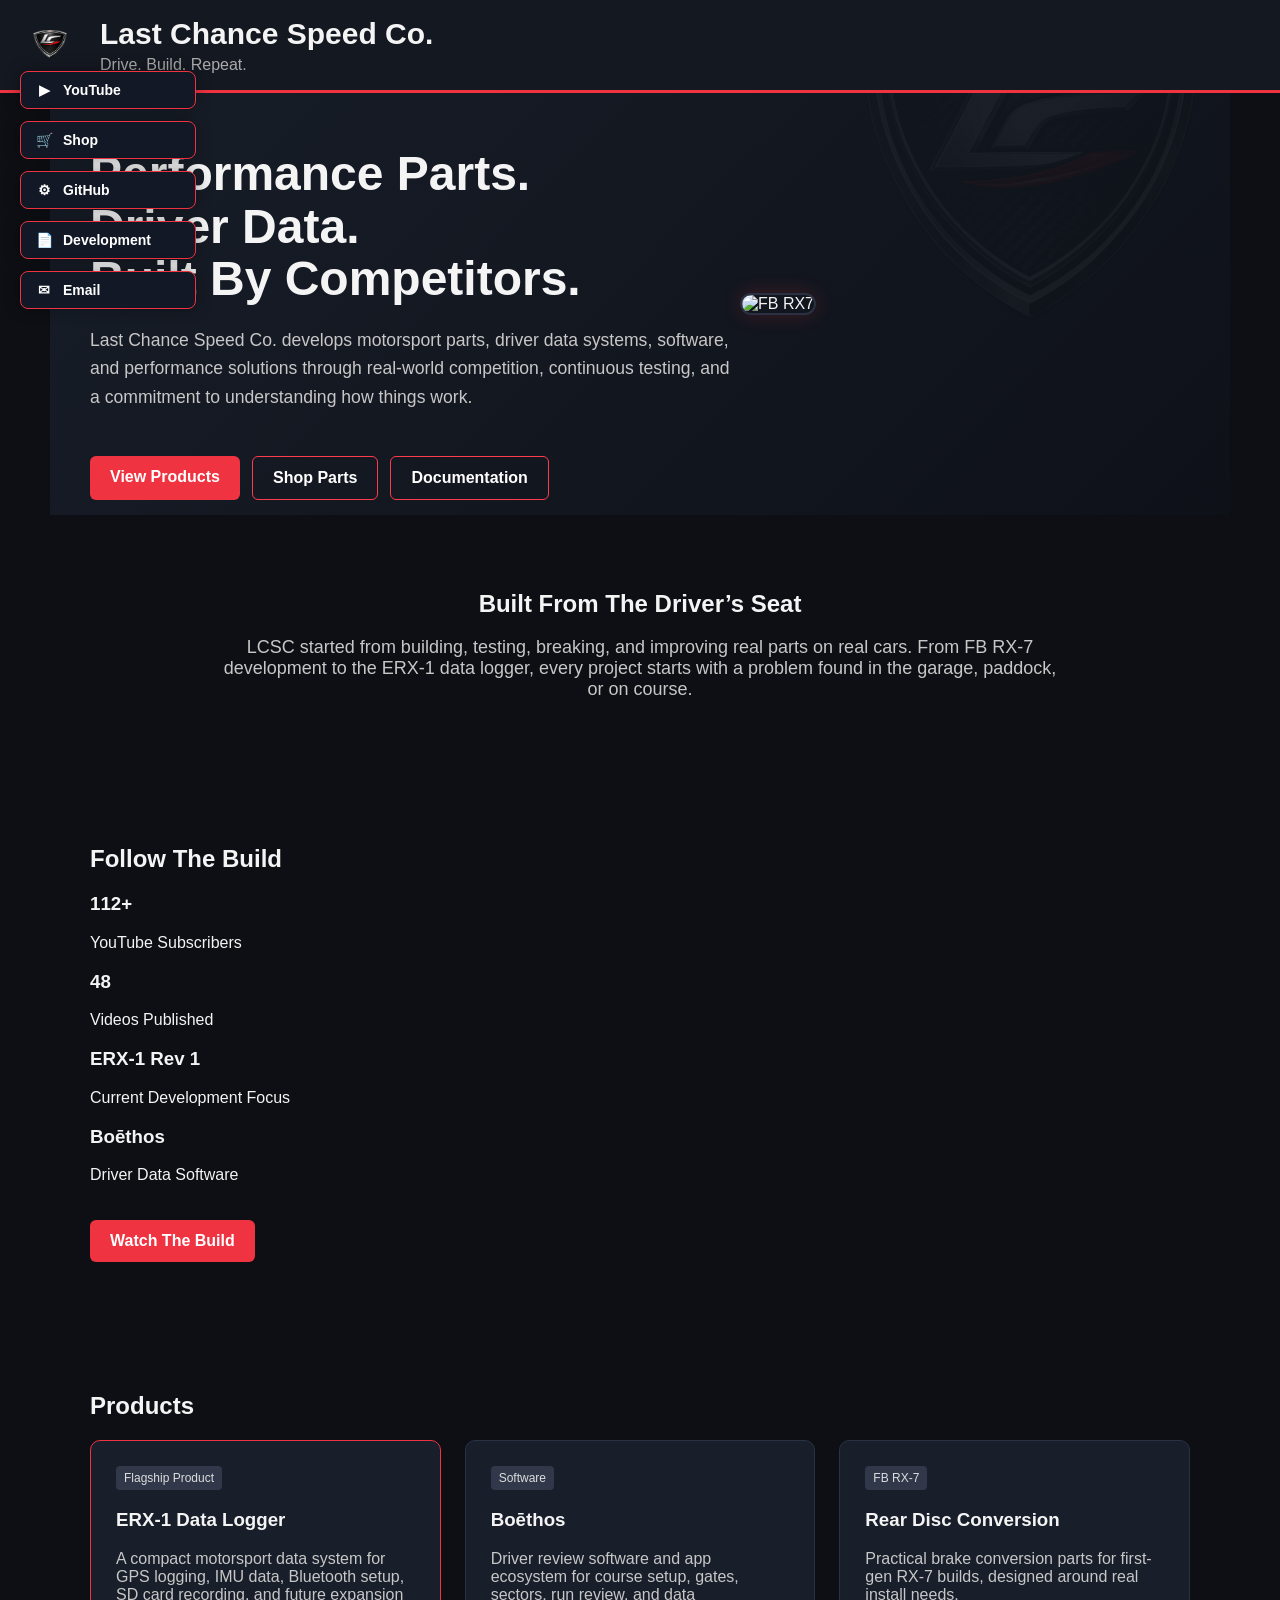
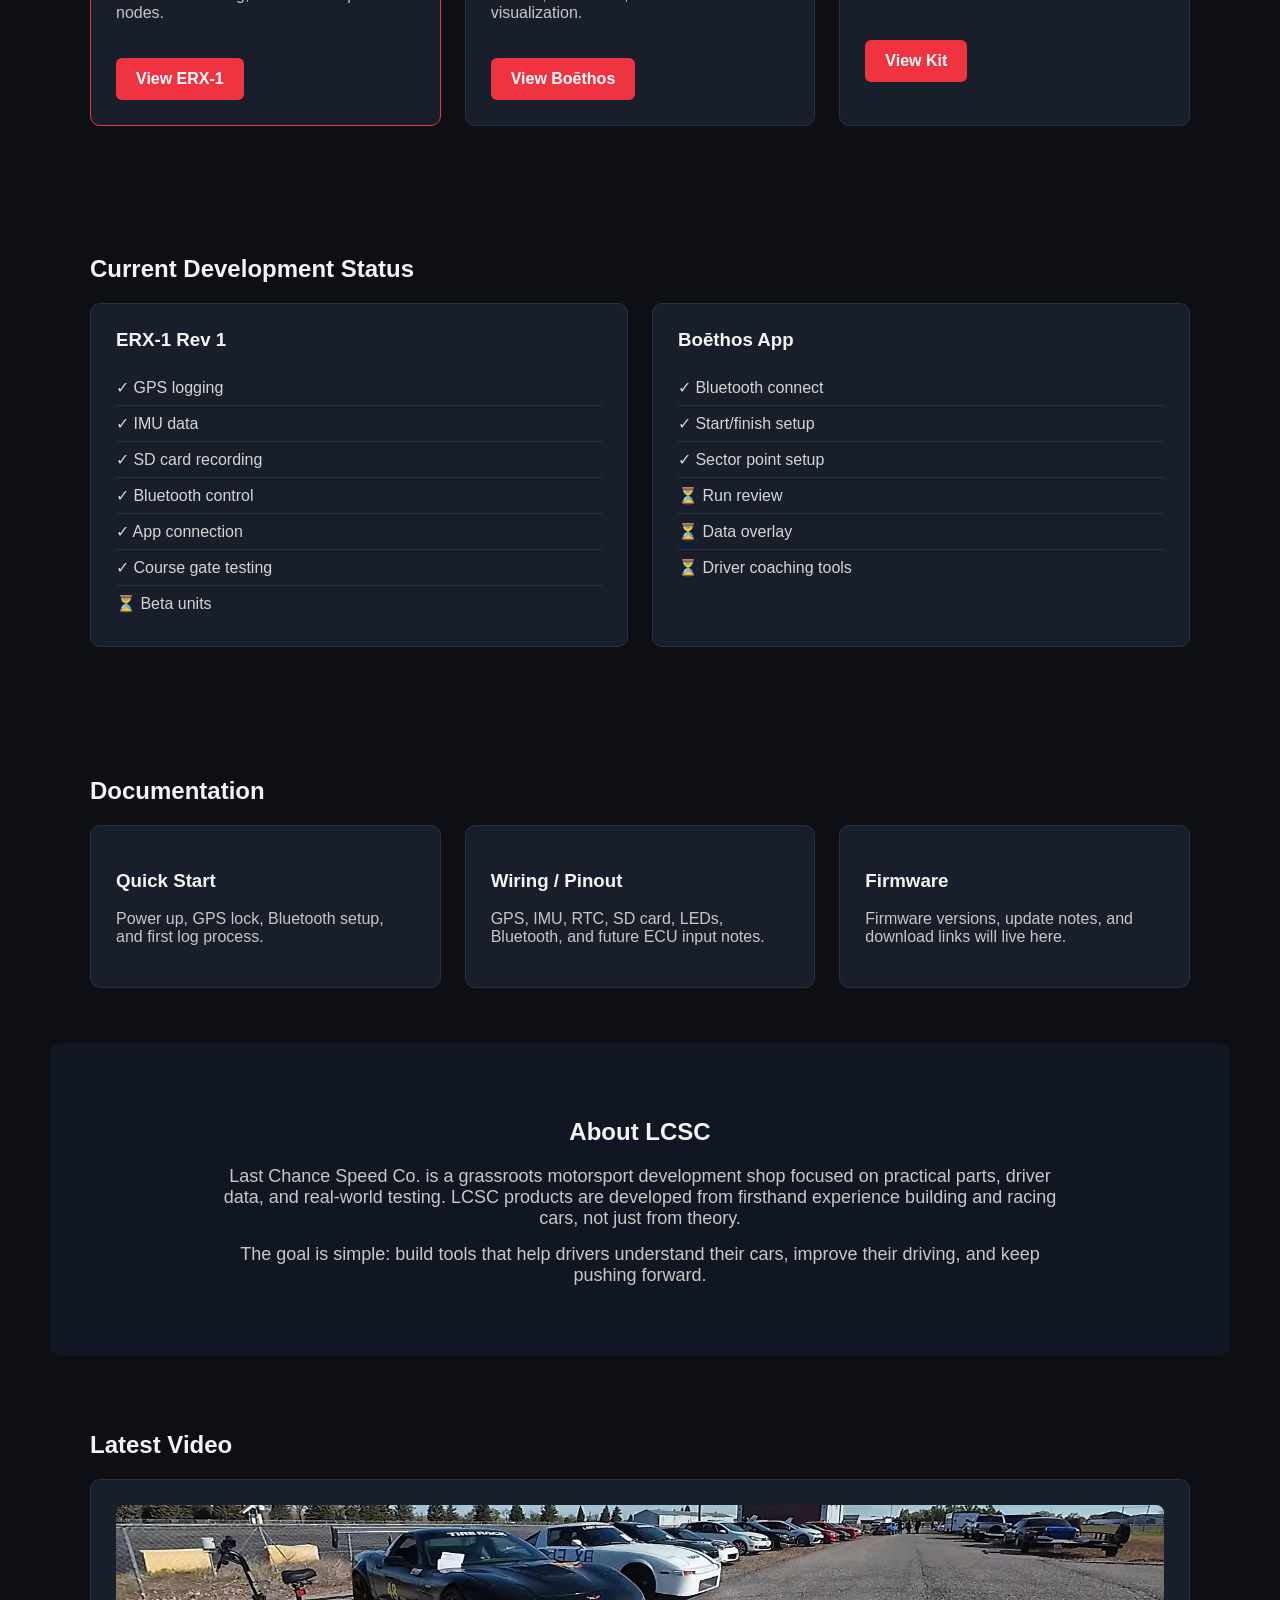
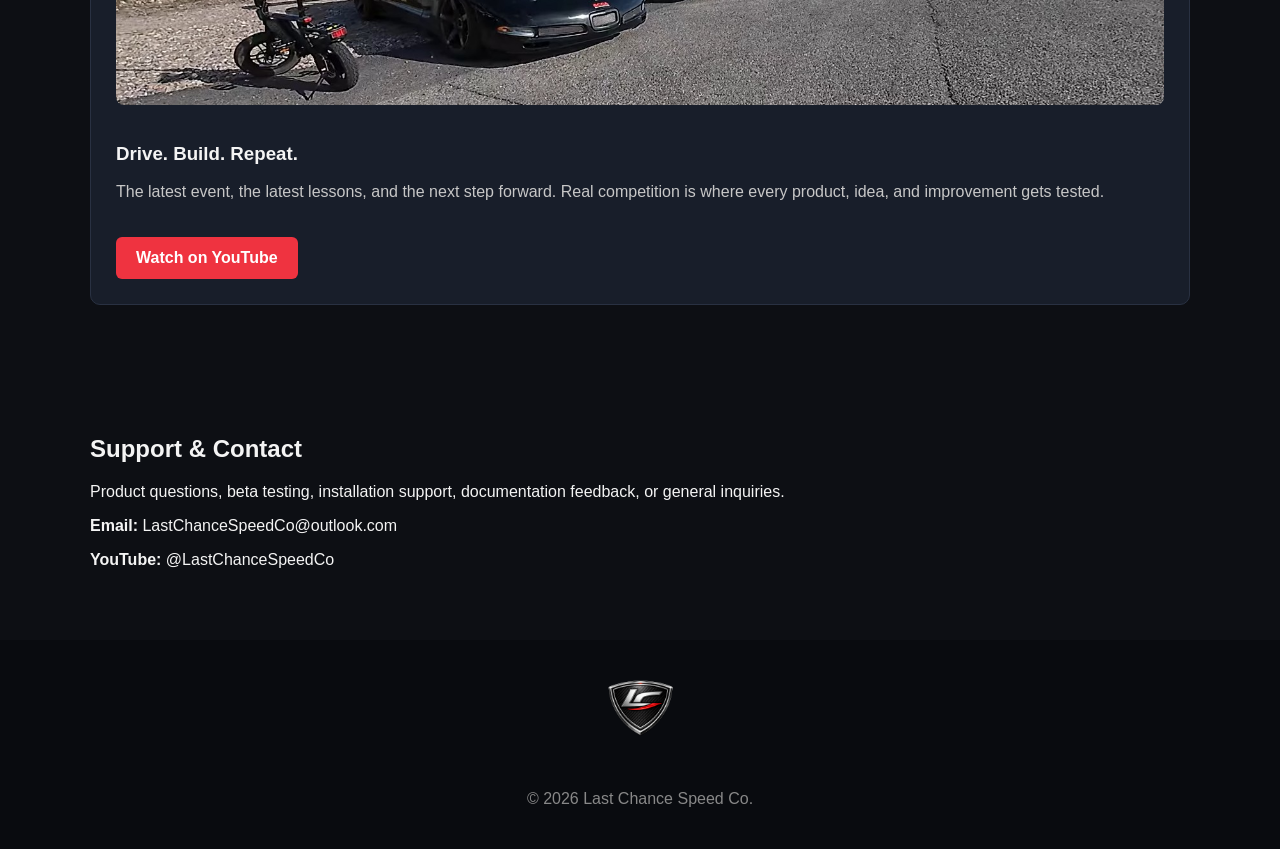
==== commit f4368506: "Update index.html" ====
--- a/index.html
+++ b/index.html
@@ -1,231 +1,3 @@
-<<<<<<< HEAD
-<!DOCTYPE html>
-<html lang="en">
-<head>
-  <meta charset="UTF-8" />
-  <meta name="viewport" content="width=device-width, initial-scale=1.0" />
-  <title>Last Chance Speed Co.</title>
-
-  <style>
-    body {
-      margin: 0;
-      font-family: Arial, sans-serif;
-      background: #0f1115;
-      color: #f2f2f2;
-    }
-
-    header {
-      background: #151922;
-      padding: 20px 40px;
-      border-bottom: 2px solid #e63946;
-    }
-
-    header h1 {
-      margin: 0;
-      font-size: 32px;
-      letter-spacing: 1px;
-    }
-
-    header p {
-      margin: 6px 0 0;
-      color: #aaa;
-    }
-
-    nav {
-      background: #0b0d11;
-      padding: 12px 40px;
-    }
-
-    nav a {
-      color: #f2f2f2;
-      margin-right: 24px;
-      text-decoration: none;
-      font-weight: bold;
-    }
-
-    nav a:hover {
-      color: #e63946;
-    }
-
-    .hero {
-      padding: 70px 40px;
-      background: linear-gradient(135deg, #11151d, #1d2430);
-    }
-
-    .hero h2 {
-      font-size: 46px;
-      margin-bottom: 10px;
-    }
-
-    .hero p {
-      font-size: 20px;
-      max-width: 700px;
-      color: #ccc;
-    }
-
-    .button {
-      display: inline-block;
-      margin-top: 20px;
-      padding: 12px 22px;
-      background: #e63946;
-      color: white;
-      text-decoration: none;
-      border-radius: 6px;
-      font-weight: bold;
-    }
-
-    section {
-      padding: 45px 40px;
-      max-width: 1100px;
-      margin: auto;
-    }
-
-    .cards {
-      display: grid;
-      grid-template-columns: repeat(auto-fit, minmax(260px, 1fr));
-      gap: 20px;
-    }
-
-    .card {
-      background: #181d27;
-      padding: 24px;
-      border-radius: 10px;
-      border: 1px solid #2a3140;
-    }
-
-    .card h3 {
-      margin-top: 0;
-      color: #ffffff;
-    }
-
-    .card p {
-      color: #bbb;
-    }
-
-    .tag {
-      display: inline-block;
-      padding: 4px 8px;
-      background: #2a3140;
-      color: #ddd;
-      border-radius: 4px;
-      font-size: 12px;
-      margin-bottom: 10px;
-    }
-
-    footer {
-      text-align: center;
-      padding: 25px;
-      background: #0b0d11;
-      color: #888;
-      margin-top: 40px;
-    }
-  </style>
-</head>
-
-<body>
-
-  <header>
-    <h1>Last Chance Speed Co.</h1>
-    <p>Drive. Build. Repeat.</p>
-  </header>
-
-  <nav>
-    <a href="products.html">Products</a>
-    <a href="#docs">Docs</a>
-    <a href="#downloads">Downloads</a>
-    <a href="#support">Support</a>
-  </nav>
-
-  <div class="hero">
-    <h2>Performance parts, data systems, and race-tested development.</h2>
-    <p>
-      Last Chance Speed Co. builds practical motorsport solutions for real cars,
-      real drivers, and real testing &mdash; from FB RX-7 parts to the full Boēthos telemetry ecosystem.
-    </p>
-    <a class="button" href="products.html">View Products</a>
-  </div>
-
-  <section id="products">
-    <h2>Products</h2>
-    <p style="color:#bbb; max-width: 700px;">
-      Loggers, the Boēthos App, dash displays, and expansion nodes &mdash; browse the full lineup.
-    </p>
-    <a class="button" href="products.html">Browse Products</a>
-  </section>
-
-  <section id="rx7-parts">
-    <h2>FB RX-7 Parts</h2>
-    <div class="cards">
-      <div class="card">
-        <span class="tag">FB RX-7</span>
-        <h3>Rear Disc Conversion</h3>
-        <p>
-          A practical rear disc brake conversion solution for first-gen RX-7 builds.
-          Designed around usable parts and real-world install needs.
-        </p>
-        <a class="button" href="#support">Ask About It</a>
-      </div>
-    </div>
-  </section>
-
-  <section id="docs">
-    <h2>Documentation</h2>
-
-    <div class="cards">
-      <div class="card">
-        <h3>Black Box Quick Start</h3>
-        <p>Basic setup, power, GPS lock, Bluetooth connection, and first log process.</p>
-      </div>
-
-      <div class="card">
-        <h3>Wiring / Pinout</h3>
-        <p>Sensor wiring, GPS, IMU, SD card, LEDs, Bluetooth, and ECU expansion notes.</p>
-      </div>
-
-      <div class="card">
-        <h3>Firmware Updates</h3>
-        <p>Future firmware download and update instructions will live here.</p>
-      </div>
-    </div>
-  </section>
-
-  <section id="downloads">
-    <h2>Downloads</h2>
-
-    <div class="cards">
-      <div class="card">
-        <h3>Firmware</h3>
-        <p>Black Box firmware files will be listed here.</p>
-      </div>
-
-      <div class="card">
-        <h3>Boēthos App</h3>
-        <p>Android APK or app installer links will go here.</p>
-      </div>
-
-      <div class="card">
-        <h3>Install Templates</h3>
-        <p>CAD files, brackets, templates, and printable guides can go here.</p>
-      </div>
-    </div>
-  </section>
-
-  <section id="support">
-    <h2>Support</h2>
-    <p>
-      For questions, product support, beta testing, or install help:
-    </p>
-    <p>
-      <strong>Email:</strong> lastchanceengineering@gmail.com
-    </p>
-  </section>
-
-  <footer>
-    © 2026 Last Chance Speed Co. — Drive. Build. Repeat.
-  </footer>
-
-</body>
-=======
 <!-- LCSC Website Rev 0.6 -->
 <!DOCTYPE html>
 <html lang="en">
@@ -522,5 +294,4 @@
 </script>
 
 </body>
->>>>>>> parent of af110e4 (fix)
-</html>+</html>
--- a/style.css
+++ b/style.css
@@ -584,4 +584,4 @@
   font-size: 48px;
   cursor: pointer;
   font-weight: bold;
-}+}
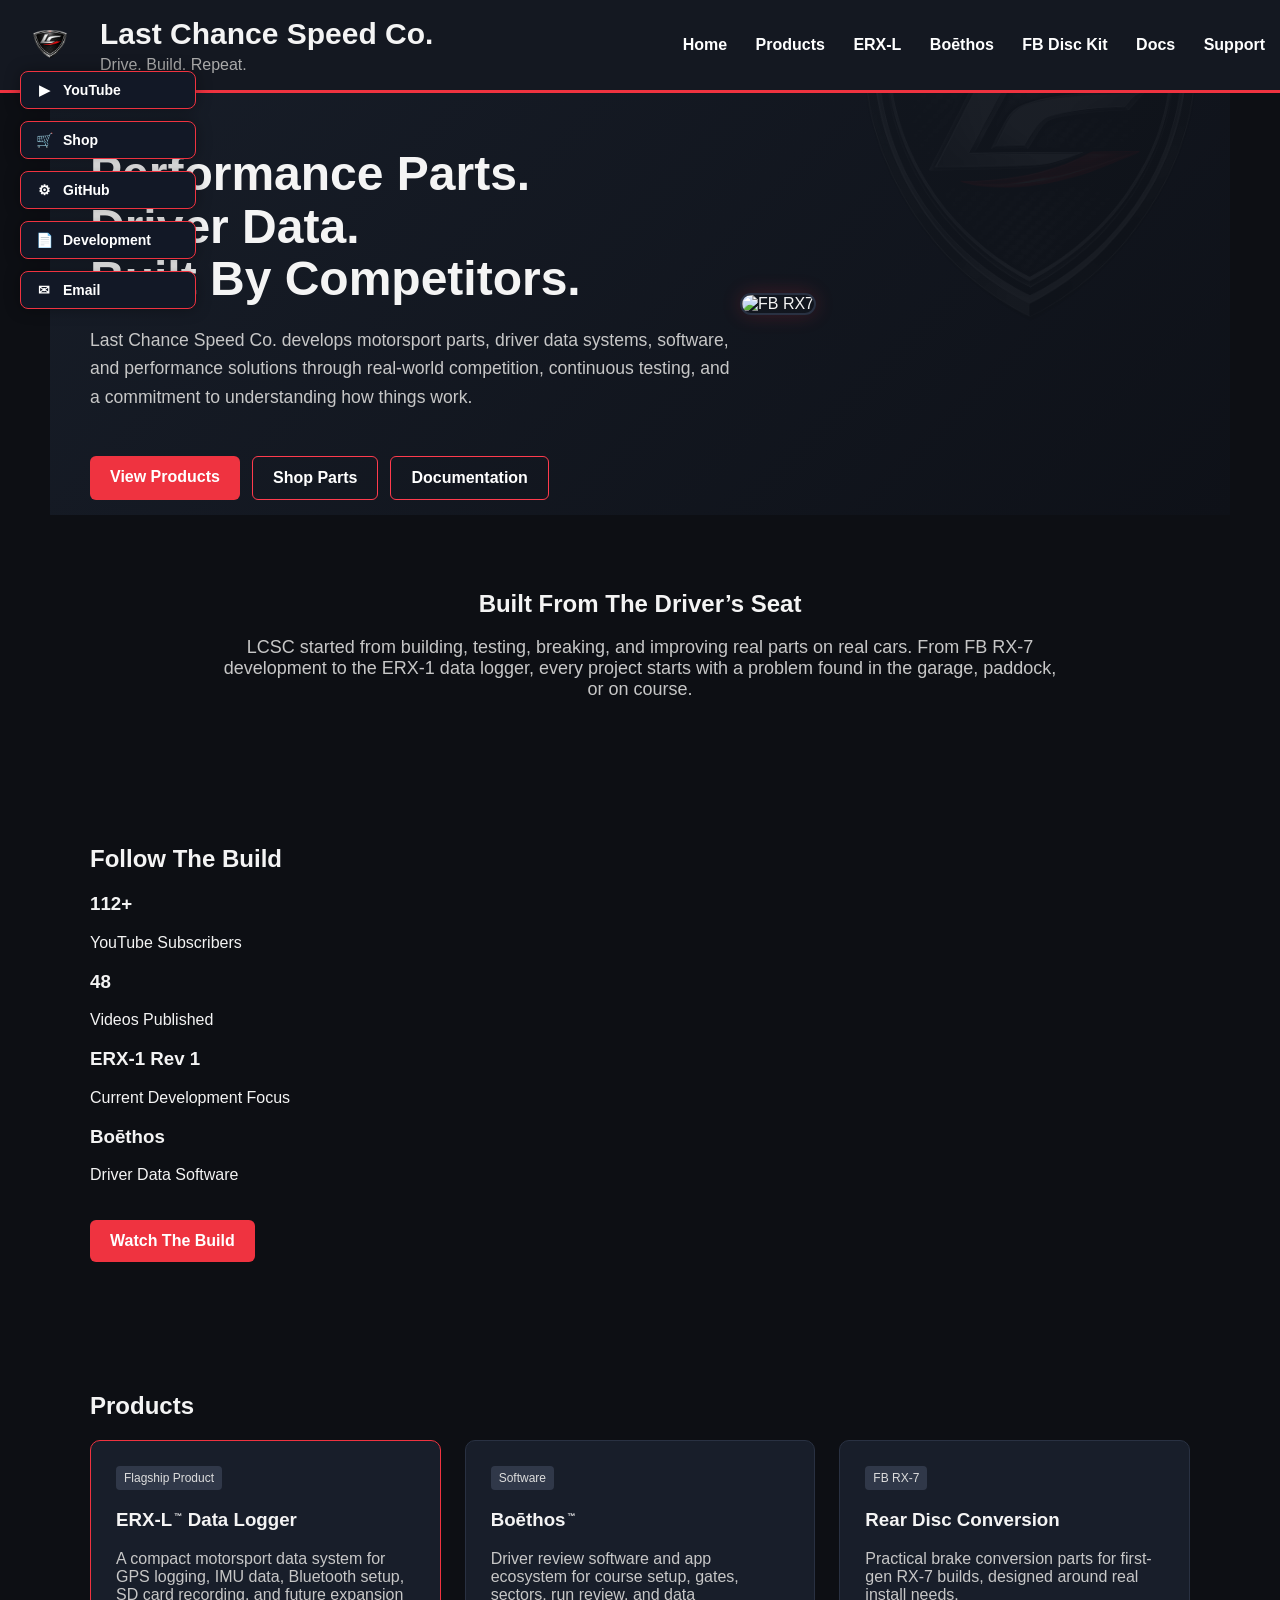
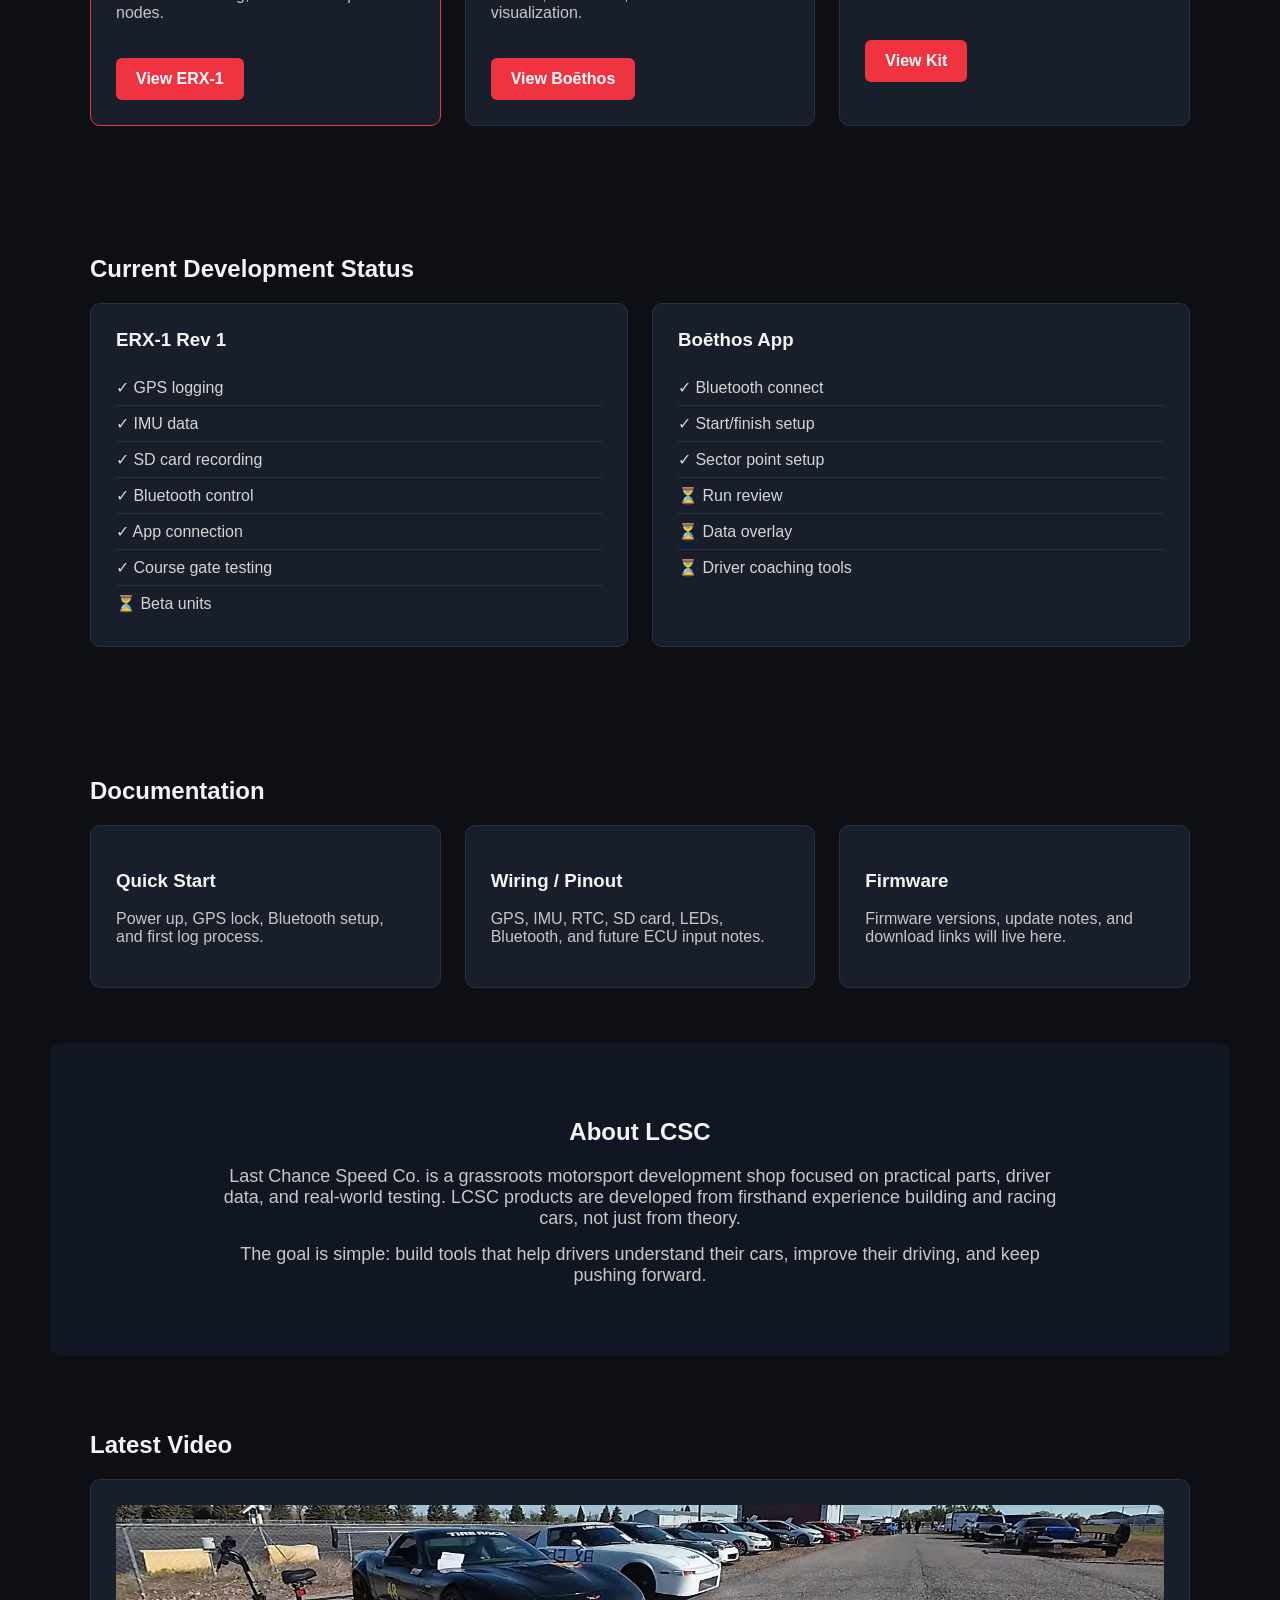
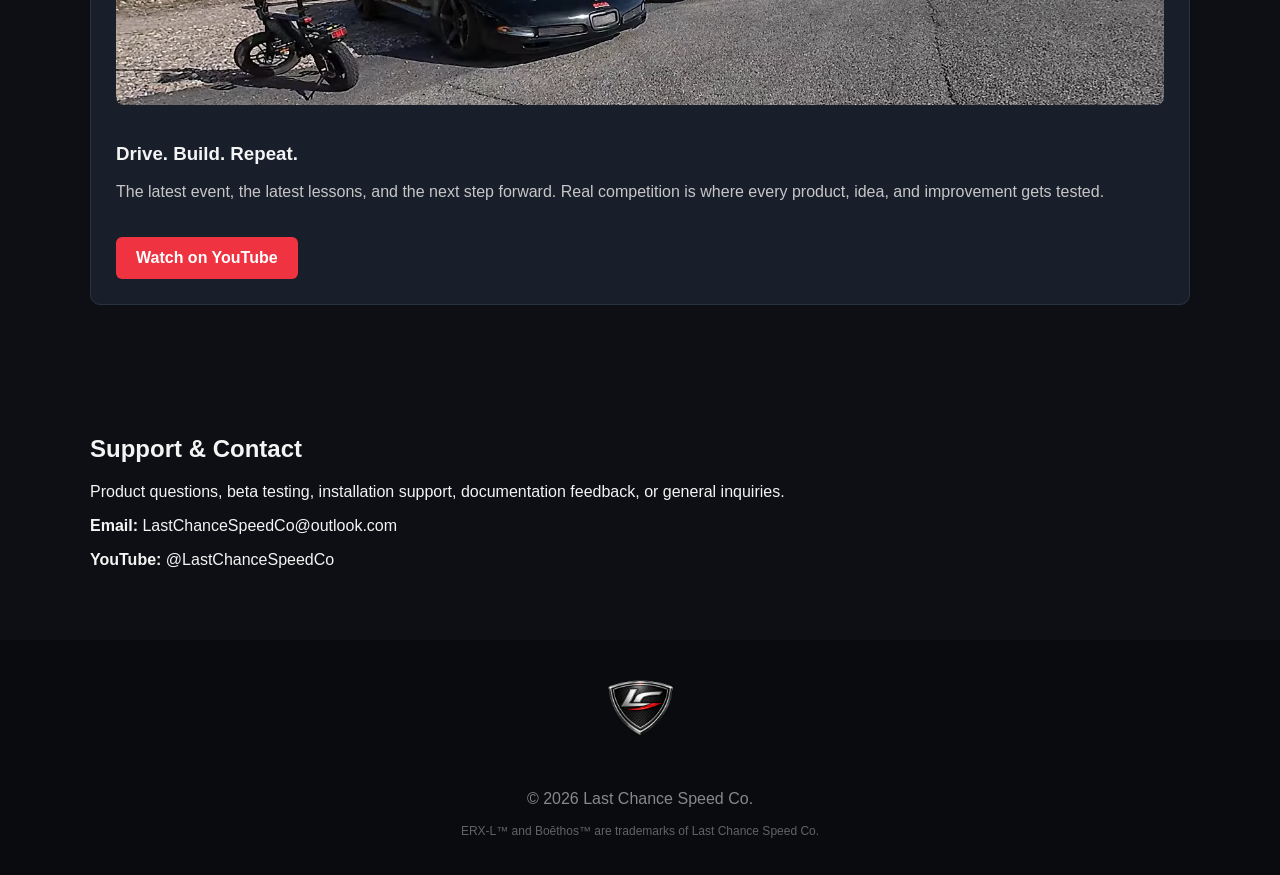
==== commit f5cc0433: "q" ====
--- a/index.html
+++ b/index.html
@@ -43,7 +43,13 @@
   </div>
 
   <nav>
-  
+    <a href="index.html">Home</a>
+    <a href="products.html">Products</a>
+    <a href="erx-1.html">ERX-L</a>
+    <a href="boethos.html">Boēthos</a>
+    <a href="fbdisc.html">FB Disc Kit</a>
+    <a href="docs.html">Docs</a>
+    <a href="index.html#support">Support</a>
   </nav>
 </header>
 
@@ -135,7 +141,7 @@
   <div class="cards">
     <div class="card featured">
       <span>Flagship Product</span>
-      <h3>ERX-1 Data Logger</h3>
+      <h3>ERX-L<sup>™</sup> Data Logger</h3>
       <p>
         A compact motorsport data system for GPS logging, IMU data, Bluetooth setup,
         SD card recording, and future expansion nodes.
@@ -145,7 +151,7 @@
 
     <div class="card">
       <span>Software</span>
-      <h3>Boēthos</h3>
+      <h3>Boēthos<sup>™</sup></h3>
       <p>
         Driver review software and app ecosystem for course setup, gates,
         sectors, run review, and data visualization.
@@ -277,6 +283,9 @@
   <img src="images/lcsc-logo.png" class="footer-logo" alt="LCSC Logo">
 
   <p>© 2026 Last Chance Speed Co.</p>
+  <p class="trademark-line">
+    ERX-L™ and Boēthos™ are trademarks of Last Chance Speed Co.
+  </p>
 </footer>
 
 <script>
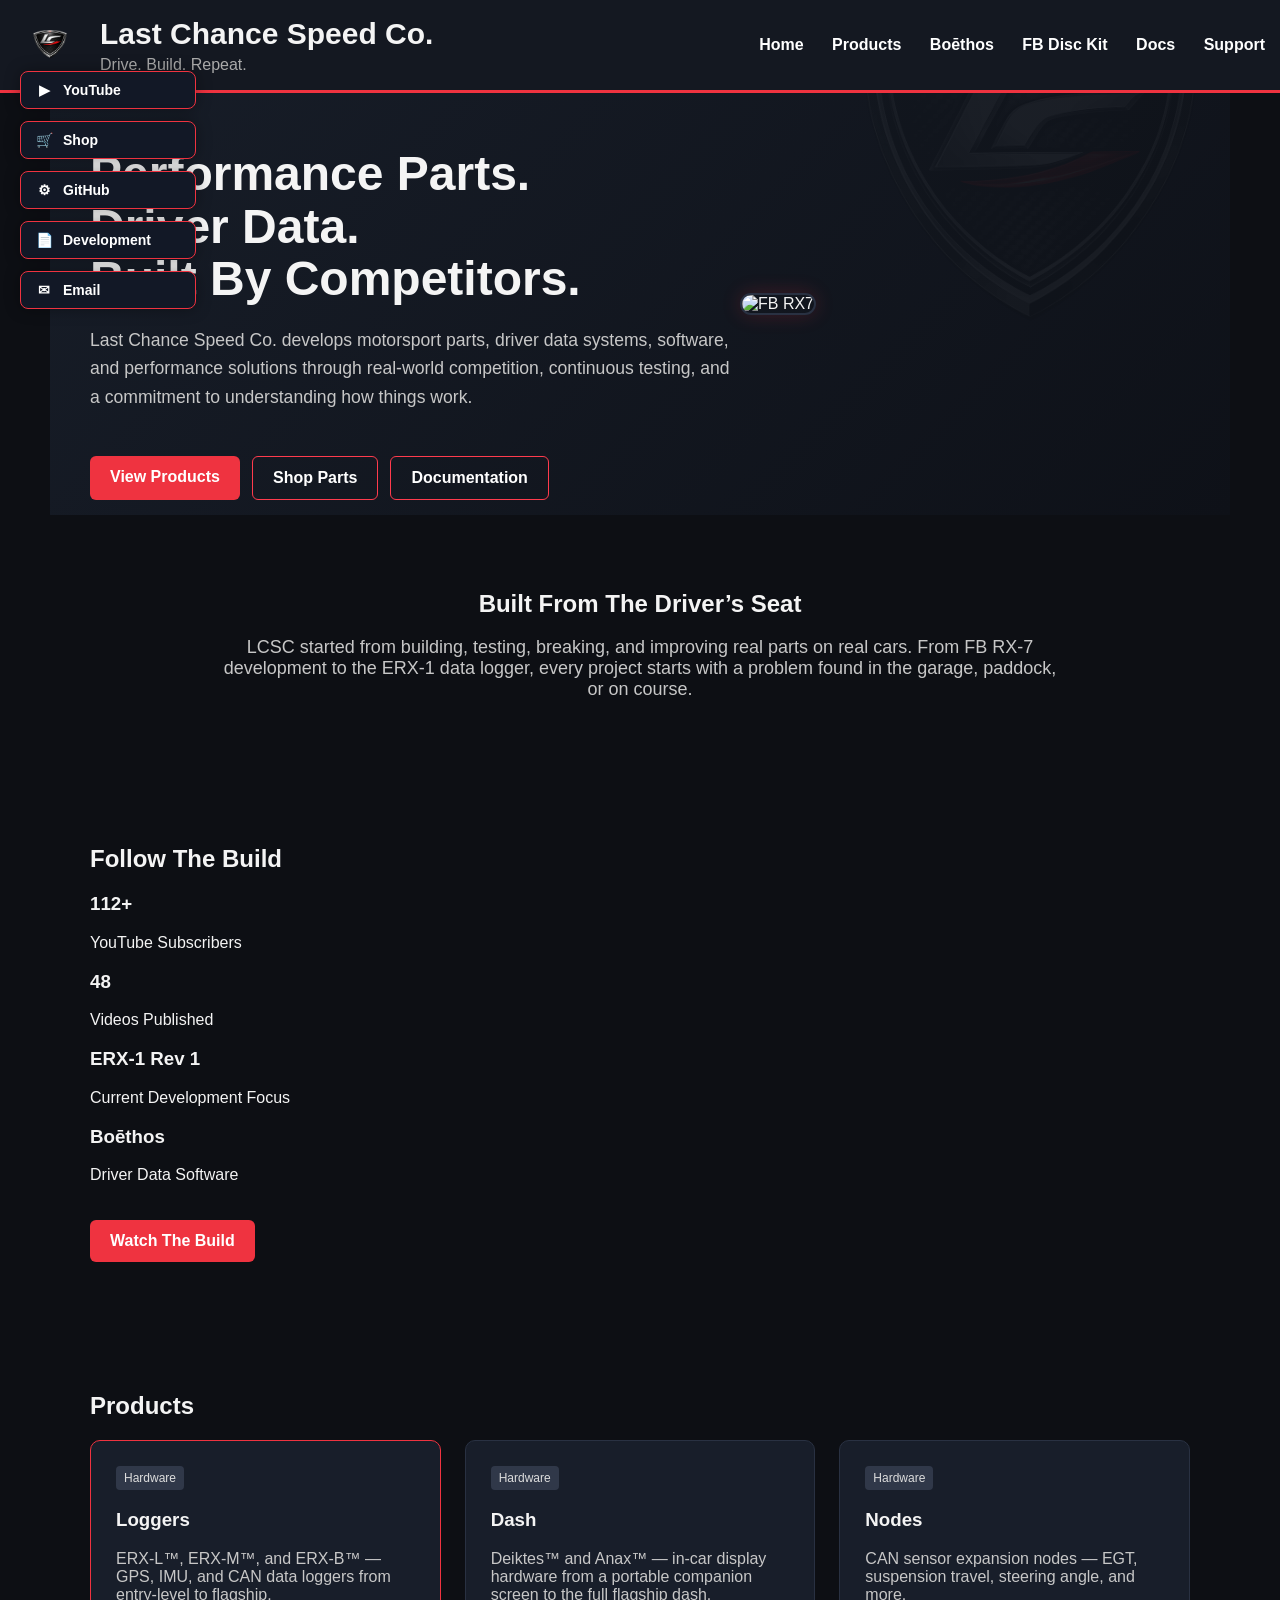
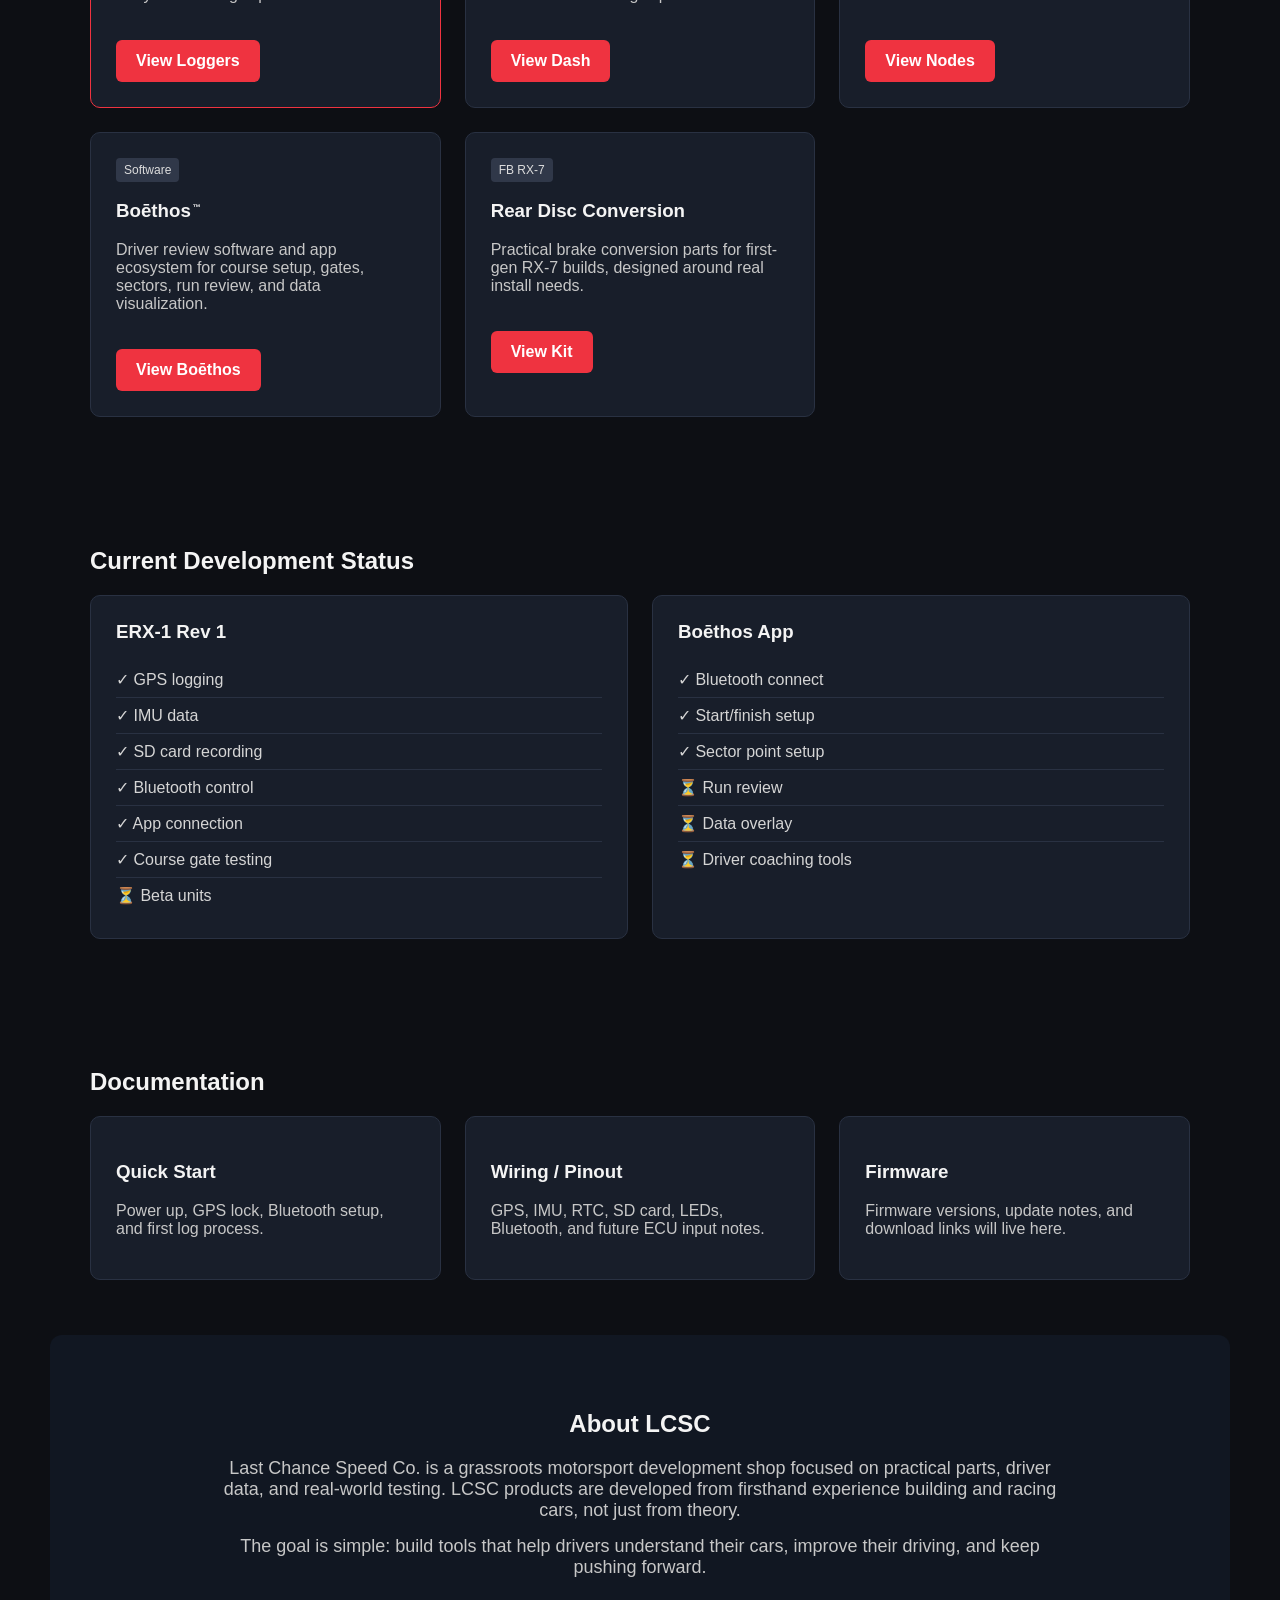
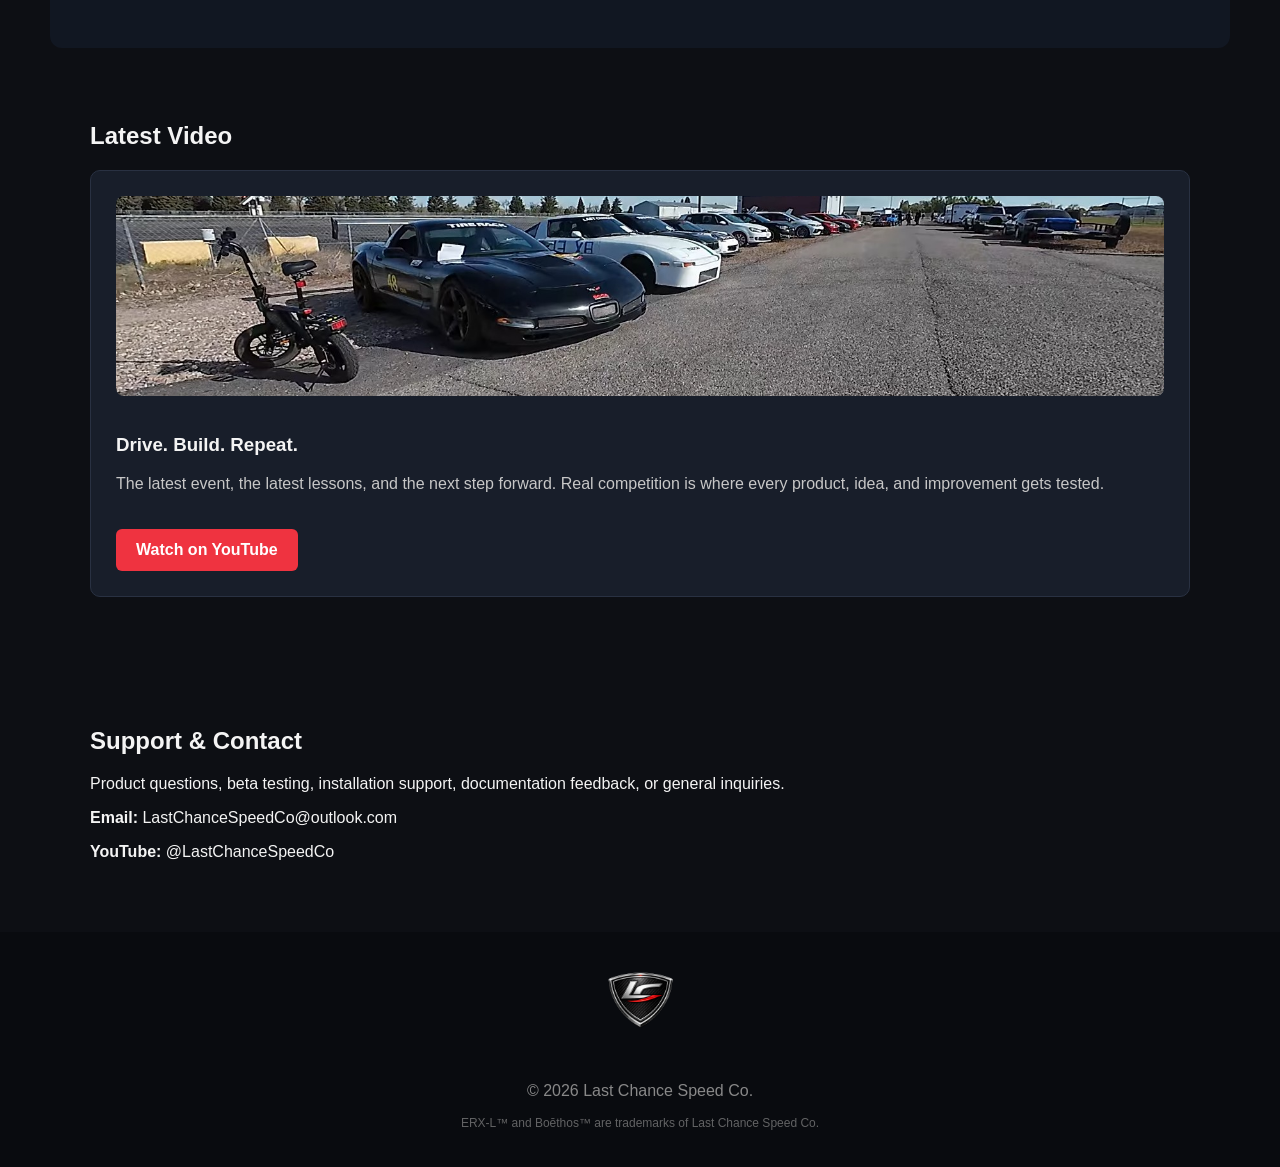
==== commit 9603ed89: "w" ====
--- a/index.html
+++ b/index.html
@@ -45,7 +45,6 @@
   <nav>
     <a href="index.html">Home</a>
     <a href="products.html">Products</a>
-    <a href="erx-1.html">ERX-L</a>
     <a href="boethos.html">Boēthos</a>
     <a href="fbdisc.html">FB Disc Kit</a>
     <a href="docs.html">Docs</a>
@@ -140,13 +139,32 @@
 
   <div class="cards">
     <div class="card featured">
-      <span>Flagship Product</span>
-      <h3>ERX-L<sup>™</sup> Data Logger</h3>
-      <p>
-        A compact motorsport data system for GPS logging, IMU data, Bluetooth setup,
-        SD card recording, and future expansion nodes.
-      </p>
-      <a class="button" href="erx-1.html">View ERX-1</a>
+      <span>Hardware</span>
+      <h3>Loggers</h3>
+      <p>
+        ERX-L™, ERX-M™, and ERX-B™ &mdash; GPS, IMU, and CAN data loggers
+        from entry-level to flagship.
+      </p>
+      <a class="button" href="products.html#loggers">View Loggers</a>
+    </div>
+
+    <div class="card">
+      <span>Hardware</span>
+      <h3>Dash</h3>
+      <p>
+        Deiktes™ and Anax™ &mdash; in-car display hardware from a portable
+        companion screen to the full flagship dash.
+      </p>
+      <a class="button" href="products.html#dash">View Dash</a>
+    </div>
+
+    <div class="card">
+      <span>Hardware</span>
+      <h3>Nodes</h3>
+      <p>
+        CAN sensor expansion nodes &mdash; EGT, suspension travel, steering angle, and more.
+      </p>
+      <a class="button" href="products.html#nodes">View Nodes</a>
     </div>
 
     <div class="card">
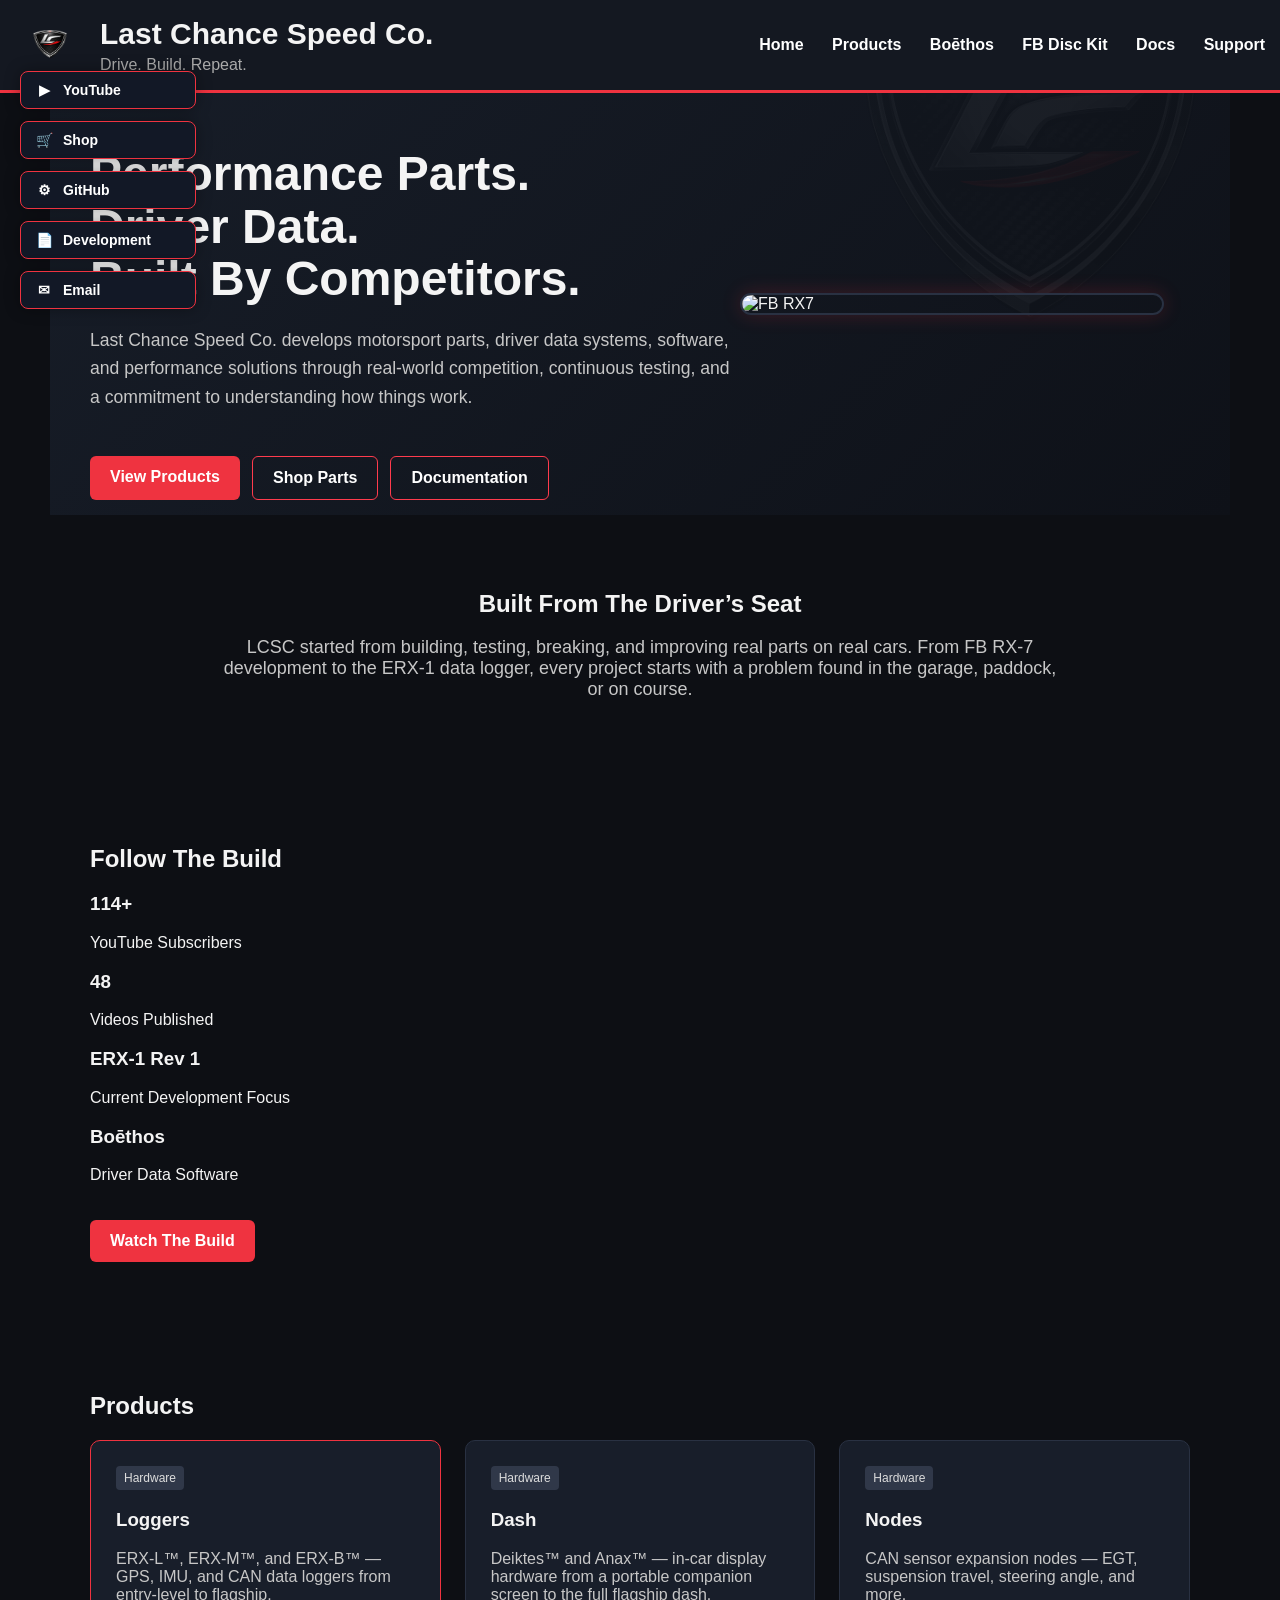
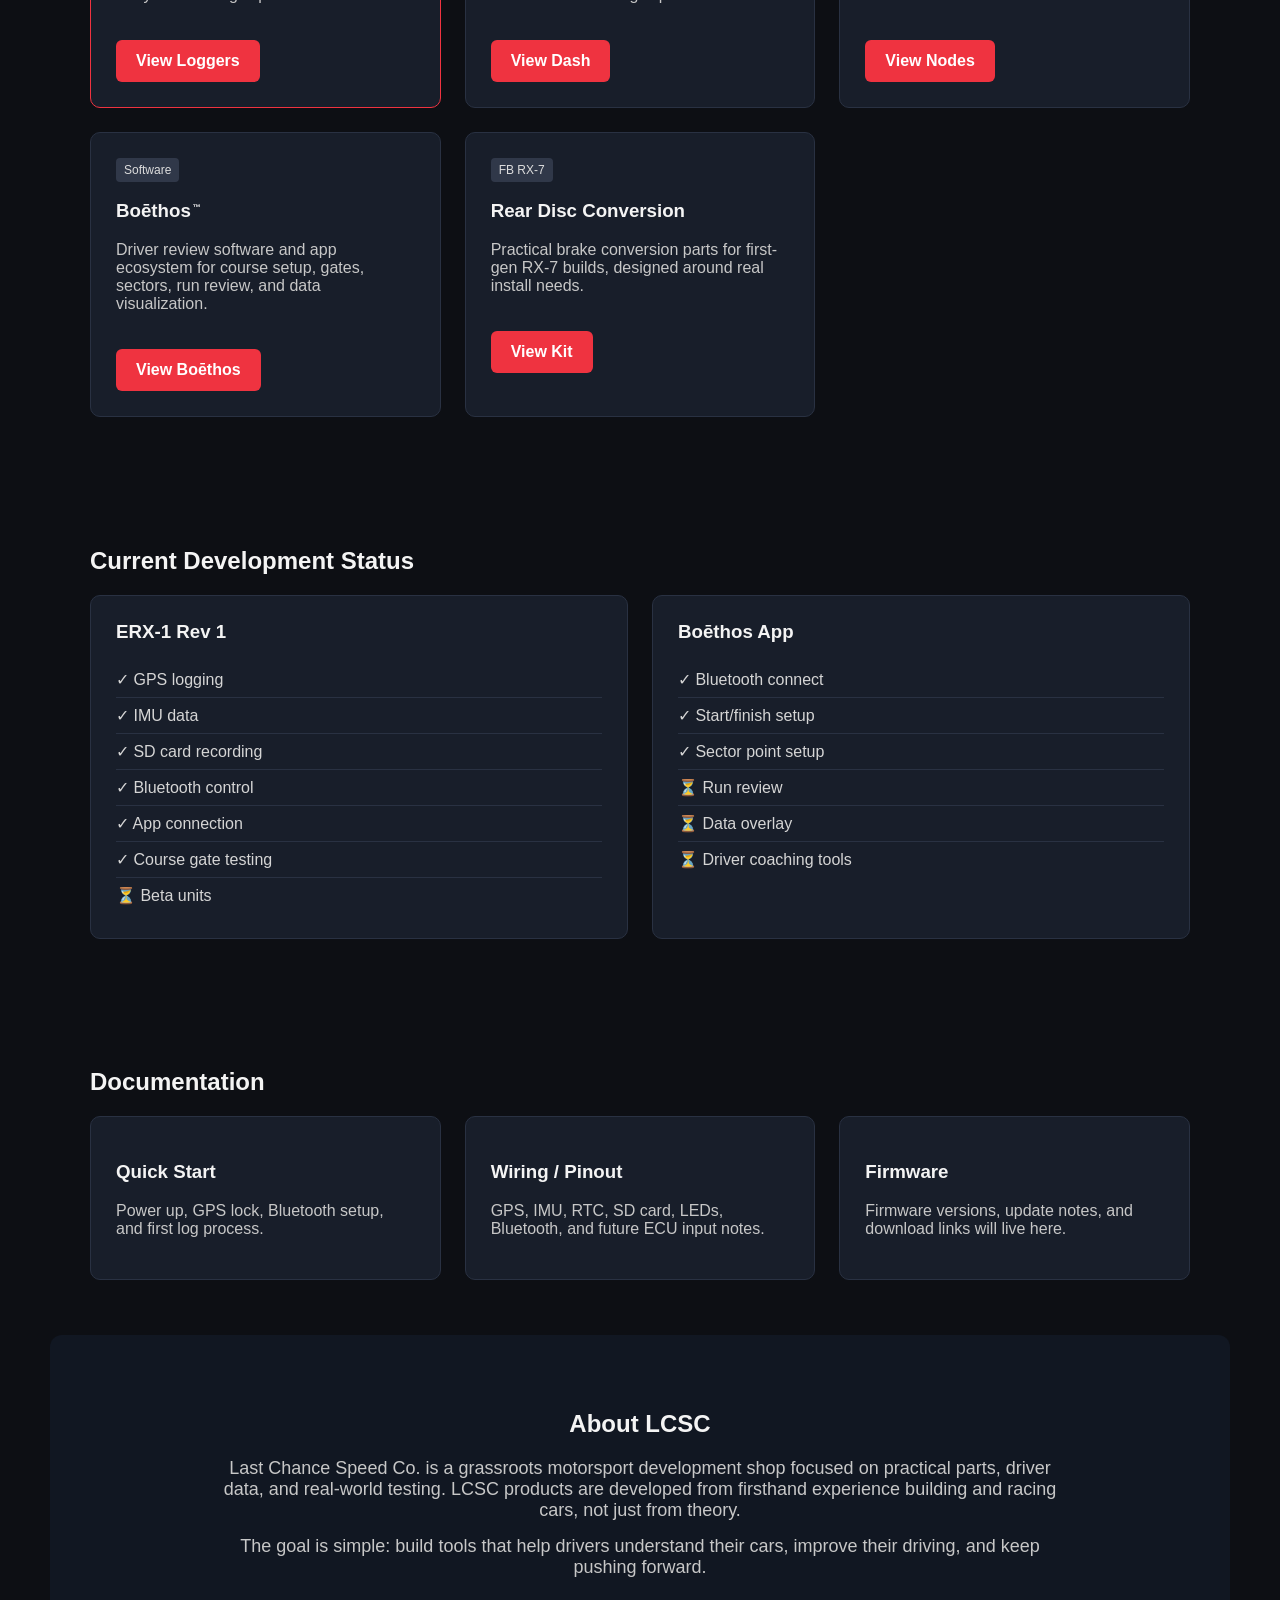
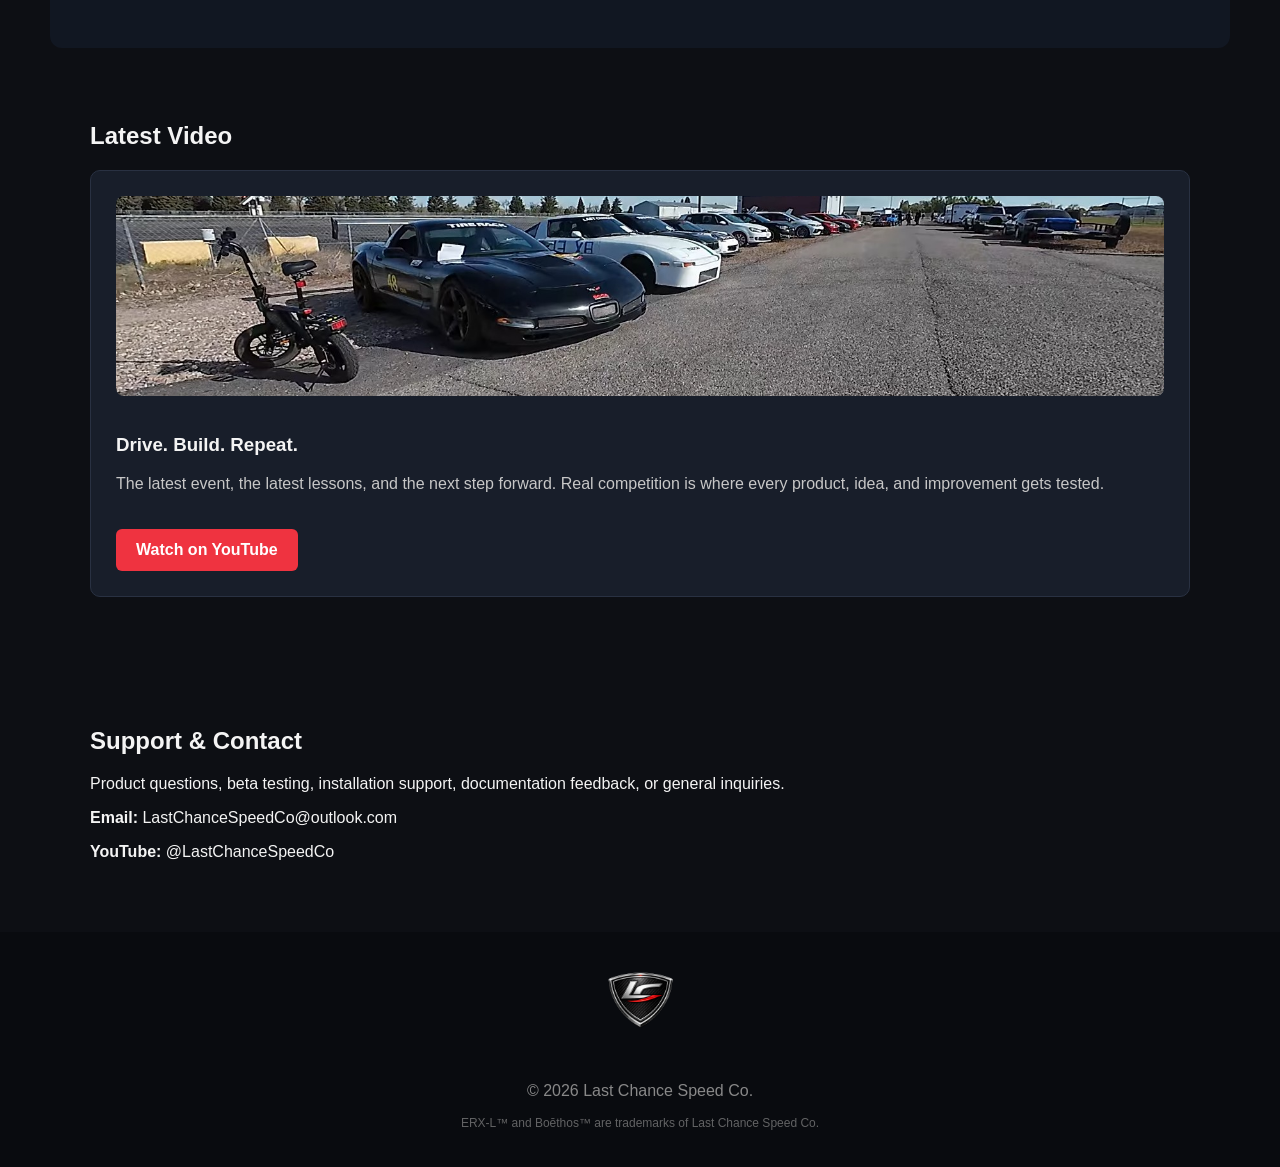
==== commit 6b4280af: "." ====
--- a/index.html
+++ b/index.html
@@ -107,7 +107,7 @@
 
   <div class="stats-grid">
     <div class="stat-card">
-      <h3>112+</h3>
+      <h3>114+</h3>
       <p>YouTube Subscribers</p>
     </div>
 
--- a/style.css
+++ b/style.css
@@ -585,3 +585,11 @@
   cursor: pointer;
   font-weight: bold;
 }
+
+.hero-image img {
+  display: block;
+  width: 100%;
+  max-width: 420px;
+  height: auto;
+  border-radius: 14px;
+}
